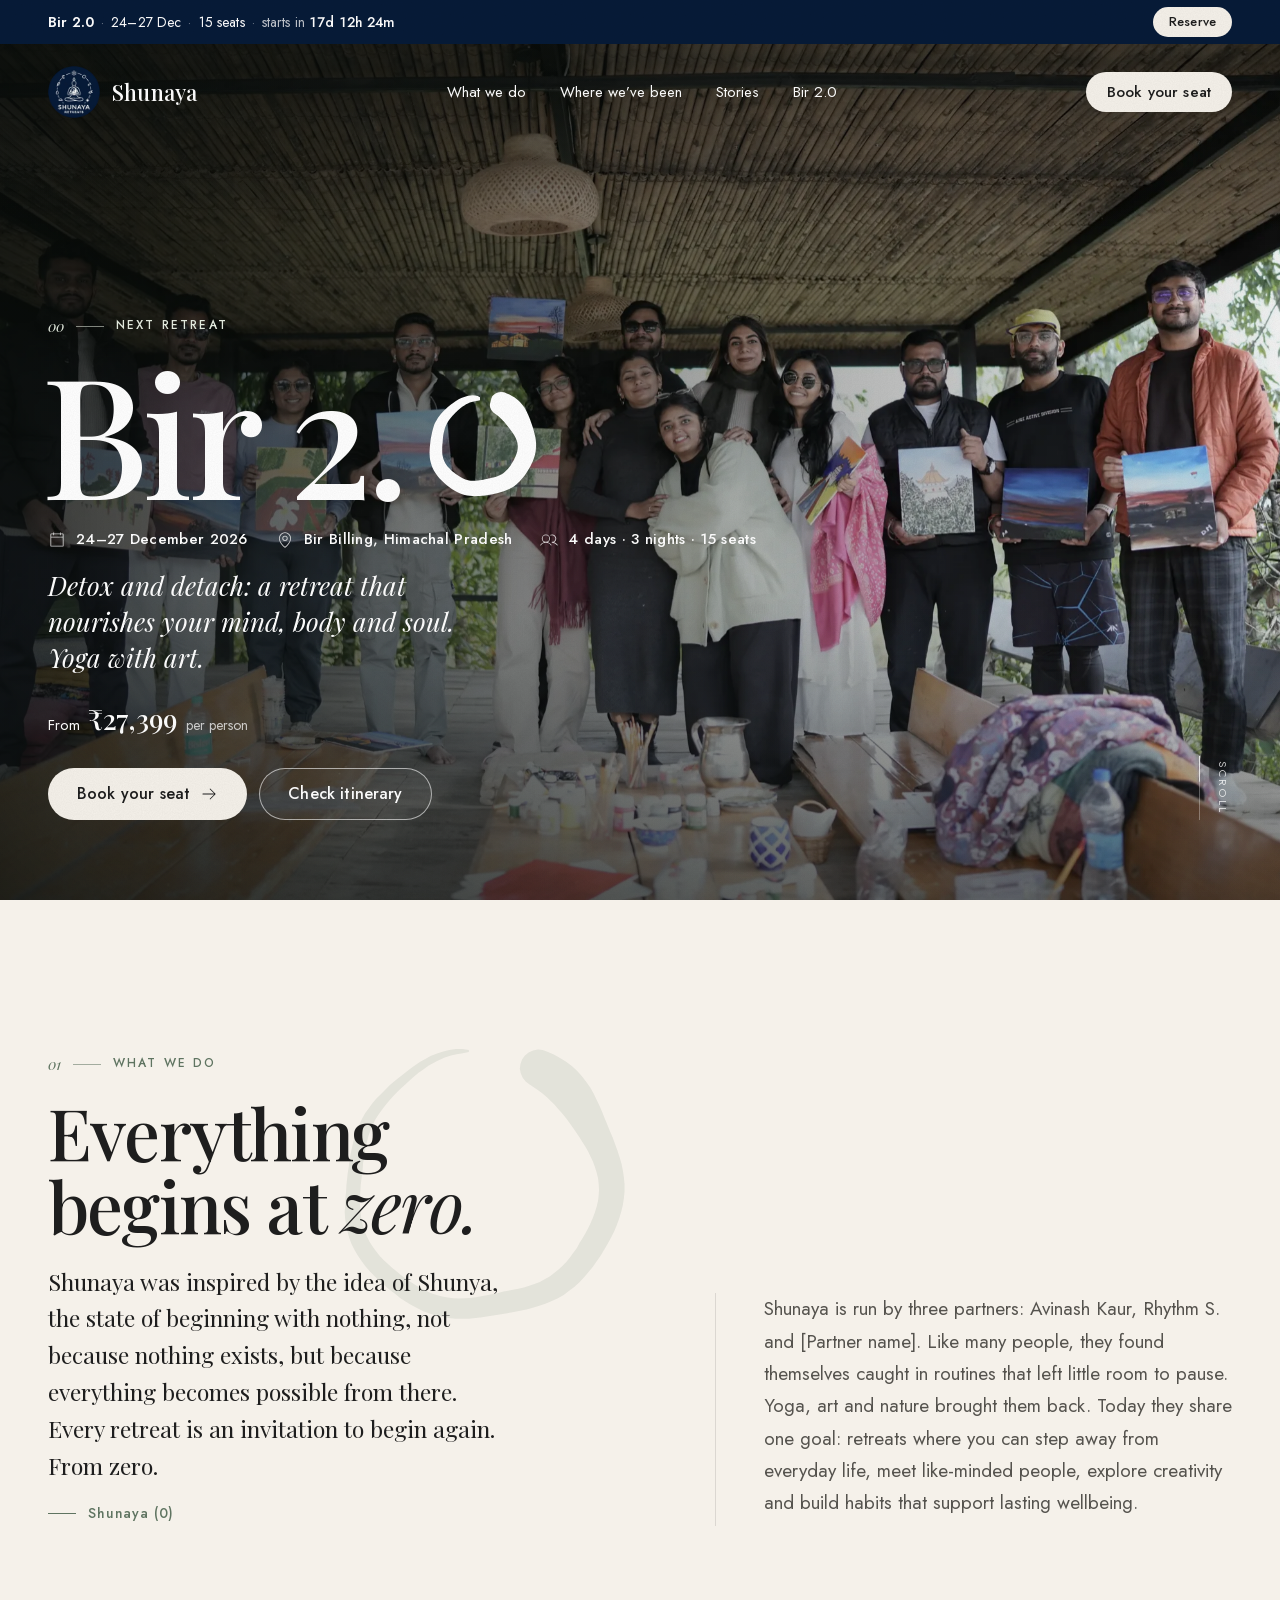
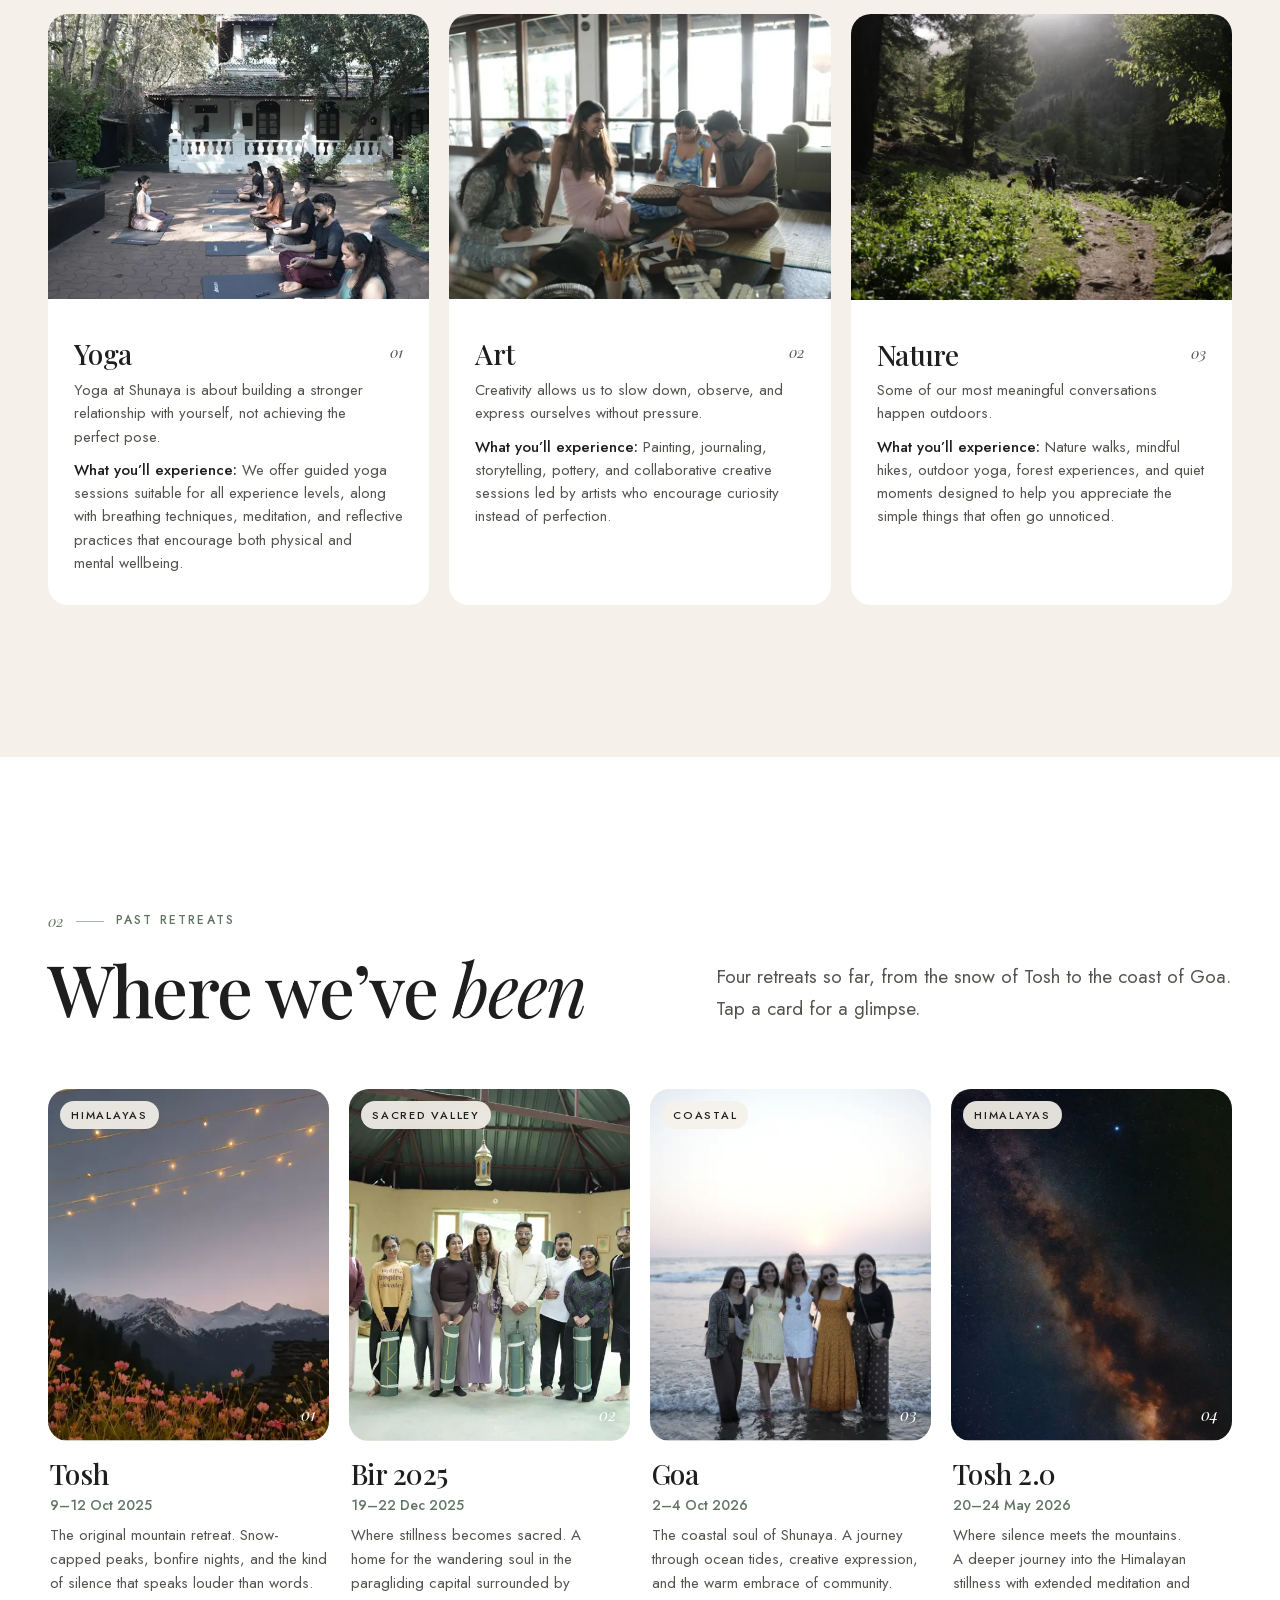
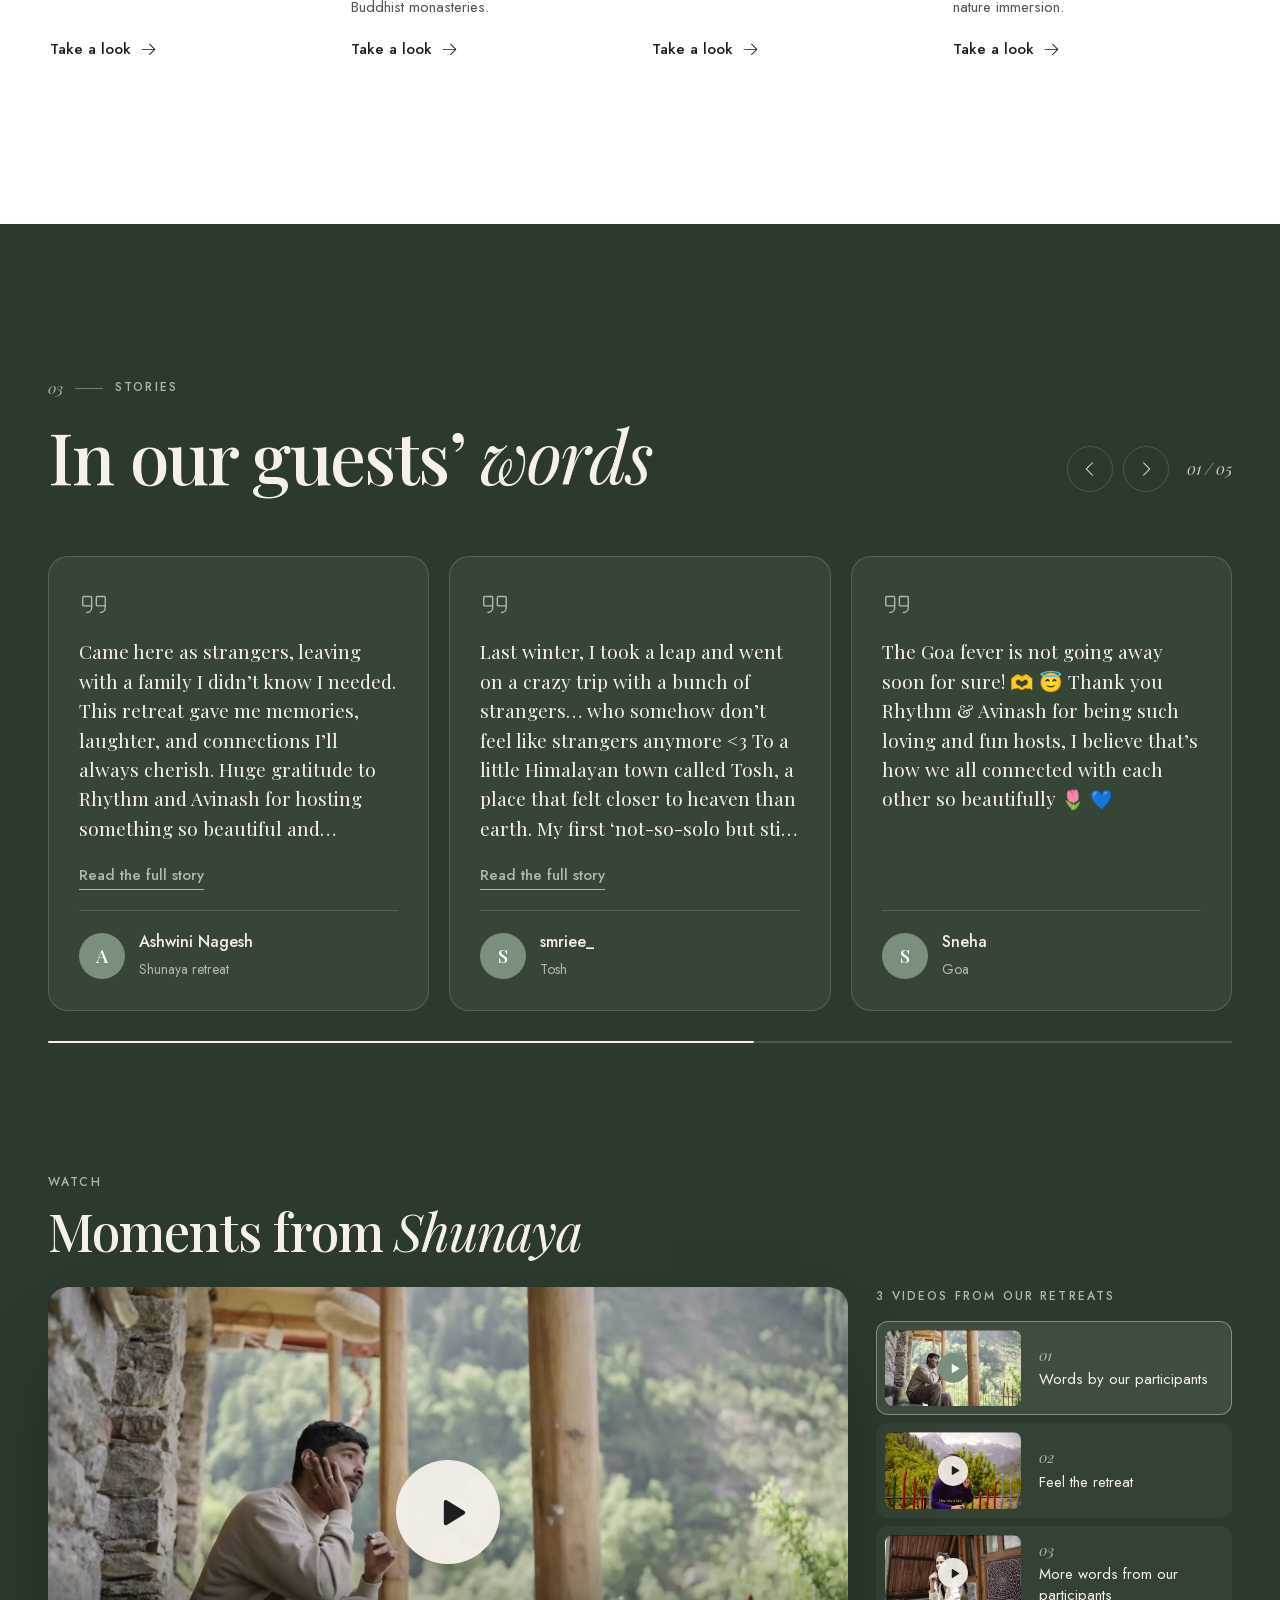
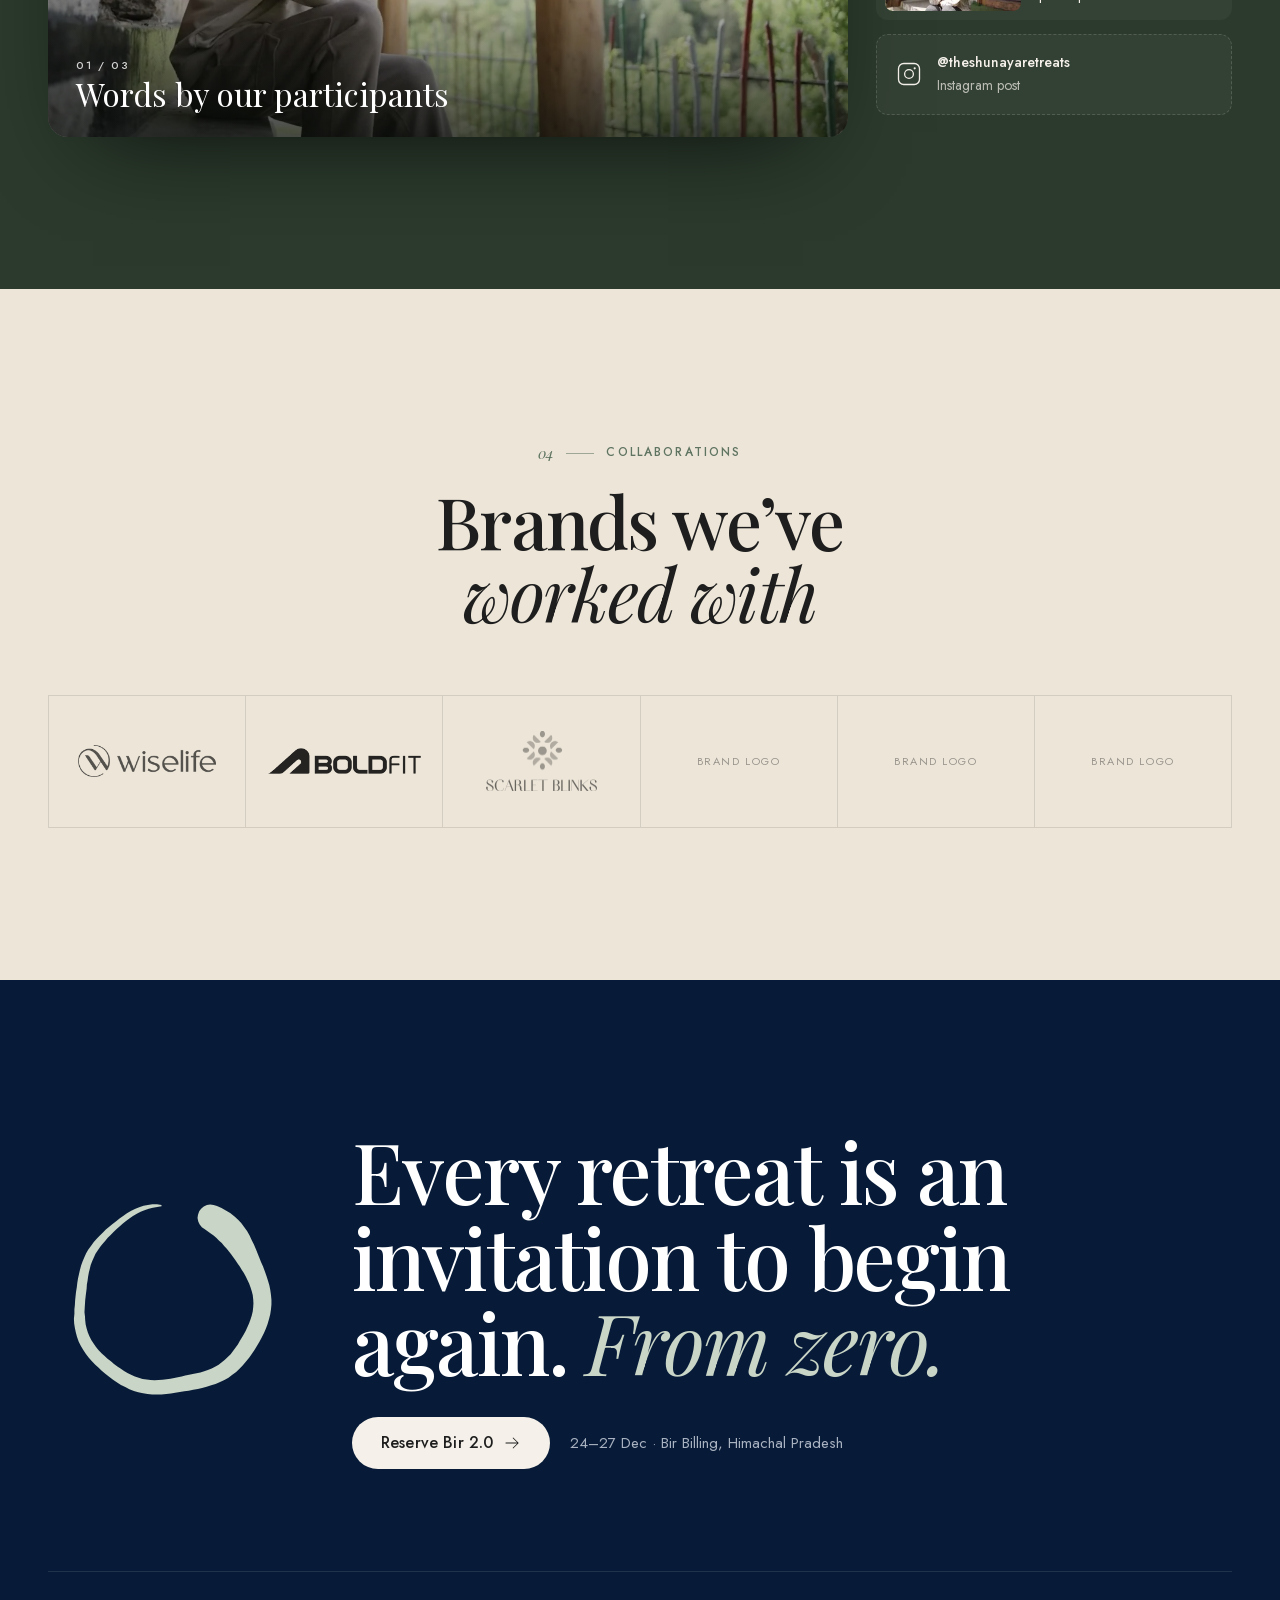
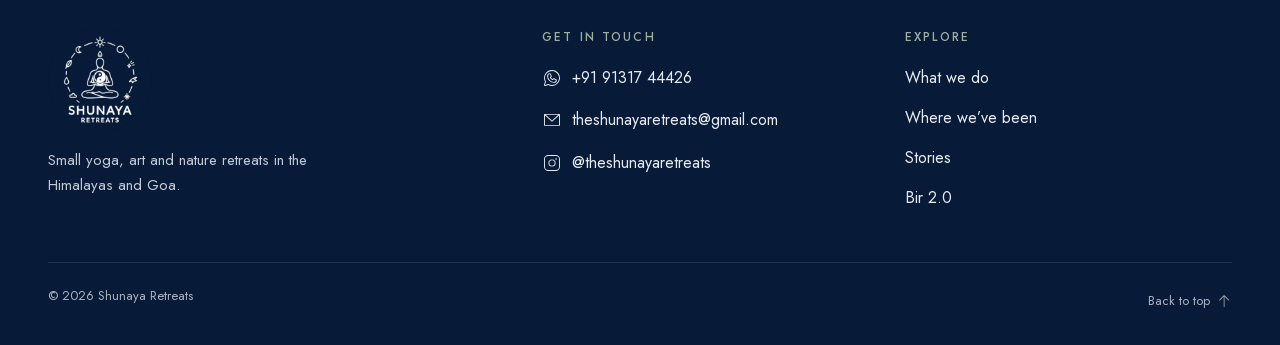
==== index.html @ 8a7633ee "Shunaya website prototype: homepage + Bir 2.0 landing page Plain HTML/CSS/JS, all content in data.js" ====
<!doctype html>
<html lang="en">
<head>
  <meta charset="utf-8">
  <meta name="viewport" content="width=device-width, initial-scale=1, viewport-fit=cover">
  <title>Shunaya Retreats · Yoga, art and nature retreats in the Himalayas and Goa</title>
  <meta name="description" content="Small yoga, art and nature retreats in the Himalayas and Goa. Next up: Bir 2.0, 24–27 December 2026 in Bir Billing, Himachal Pradesh.">
  <meta name="theme-color" content="#071B38">

  <!-- Open Graph / social previews (og:image must be an absolute URL; update the domain when deploying) -->
  <meta property="og:type" content="website">
  <meta property="og:site_name" content="Shunaya Retreats">
  <meta property="og:title" content="Shunaya Retreats · Bir 2.0, 24–27 December 2026">
  <meta property="og:description" content="Yoga, art and nature in the Himalayas. Four days of detox and detach in Bir Billing, Himachal Pradesh.">
  <meta property="og:url" content="https://theshunaya.in/">
  <meta property="og:image" content="https://theshunaya.in/assets/img/og-bir.jpg">
  <meta property="og:image:width" content="1200">
  <meta property="og:image:height" content="630">
  <meta property="og:image:alt" content="Guests at Shunaya’s Bir retreat holding the paintings they made">
  <meta name="twitter:card" content="summary_large_image">

  <link rel="icon" type="image/png" sizes="32x32" href="assets/logo/favicon-32.png">
  <link rel="icon" type="image/png" sizes="16x16" href="assets/logo/favicon-16.png">
  <link rel="apple-touch-icon" href="assets/logo/apple-touch-icon.png">

  <link rel="preload" href="assets/fonts/jost-var-latin.woff2" as="font" type="font/woff2" crossorigin>
  <link rel="preload" href="assets/fonts/playfair-display-var-latin.woff2" as="font" type="font/woff2" crossorigin>
  <link rel="stylesheet" href="css/styles.css">
  <!-- Motion is progressive: if js/motion.js doesn't run within 3s, content shows without animation -->
  <script>document.documentElement.classList.add('js');setTimeout(function(){if(!window.__motion)document.documentElement.classList.remove('js')},3000);</script>
</head>
<body class="has-sticky-cta">

  <!-- 0. Countdown bar -->
  <div class="countdown-bar" role="region" aria-label="Next retreat">
    <div class="container countdown-bar__inner">
      <p class="countdown-bar__text">
        <strong data-bind="upcoming.name">Bir 2.0</strong><span class="sep">·</span><span data-bind="upcoming.datesShort"></span><span class="countdown-bar__seats"><span class="sep">·</span><span data-bind="upcoming.seats"></span></span><span class="sep">·</span><span class="countdown-bar__label hide-below-480" data-countdown-label>starts in</span><span class="countdown-bar__time" data-countdown data-tbc-from="upcoming.countdownTo"></span>
      </p>
      <button type="button" class="btn" data-reserve>Reserve</button>
    </div>
  </div>

  <header class="site-header">
    <div class="container site-header__inner">
      <a class="brand" href="index.html" aria-label="Shunaya home">
        <img src="assets/logo/shunaya-logo-128.webp" alt="" width="52" height="52">
        <span class="brand__name">Shunaya</span>
      </a>
      <nav class="site-nav" aria-label="Main">
        <a href="#about">What we do</a>
        <a href="#retreats">Where we’ve been</a>
        <a href="#stories">Stories</a>
        <a href="bir.html">Bir 2.0</a>
      </nav>
      <button type="button" class="btn btn--light btn--small" data-reserve>Book your seat</button>
    </div>
  </header>

  <main>

    <!-- 1. Hero: the upcoming retreat -->
    <section class="hero" id="top" aria-labelledby="hero-title">
      <div class="hero__media" data-tbc-from="upcoming.heroImage">
        <img src="assets/img/bir-2025-group-with-paintings-sm.webp"
             srcset="assets/img/bir-2025-group-with-paintings-sm.webp 900w, assets/img/bir-2025-group-with-paintings.webp 2000w"
             sizes="100vw" alt="Guests at Shunaya’s Bir retreat in December 2025, holding the paintings they made"
             width="2000" height="1333" fetchpriority="high">
      </div>
      <div class="container hero__content">
        <div>
          <p class="eyebrow" data-intro style="--d:.15s"><span class="eyebrow__num">00</span><span>Next retreat</span></p>
          <h1 class="hero__title" id="hero-title" data-bind="upcoming.name" data-enso-zero data-intro style="--d:.25s">Bir 2.0</h1>
          <ul class="hero__meta" data-intro style="--d:.45s"><li><svg class="icon" aria-hidden="true"><use href="assets/icons/icons.svg#i-calendar-blank"></use></svg><span data-bind="upcoming.datesLong"></span></li><li><svg class="icon" aria-hidden="true"><use href="assets/icons/icons.svg#i-map-pin"></use></svg><span data-bind="upcoming.place"></span></li><li><svg class="icon" aria-hidden="true"><use href="assets/icons/icons.svg#i-users"></use></svg><span><span data-bind="upcoming.length"></span> · <span data-bind="upcoming.seats"></span></span></li></ul>
          <p class="hero__promise" data-bind="upcoming.promise" data-intro style="--d:.55s"></p>
          <p class="hero__price" data-intro style="--d:.65s">From <strong data-bind="upcoming.priceFrom"></strong> <small>per person</small></p>
          <div class="hero__actions" data-intro style="--d:.75s">
            <button type="button" class="btn btn--light" data-reserve>Book your seat <svg class="icon btn__arrow" aria-hidden="true"><use href="assets/icons/icons.svg#i-arrow-right"></use></svg></button>
            <a class="btn btn--outline-light" href="bir.html#days">Check itinerary</a>
          </div>
        </div>
        <p class="hero__scroll" aria-hidden="true">Scroll</p>
      </div>
    </section>

    <!-- 2. What we do -->
    <section class="section" id="about" aria-labelledby="about-title">
      <div class="container">
        <div class="about-intro">
          <span class="about-intro__enso" data-enso="draw"></span>
          <div data-reveal>
            <p class="eyebrow"><span class="eyebrow__num">01</span><span>What we do</span></p>
            <h2 id="about-title" data-bind="about.noteTitle" data-rich>Everything begins at <em>zero.</em></h2>
            <p class="zero-note" data-bind="about.noteBody"></p>
            <p class="zero-note__sig" data-bind="about.noteSignature"></p>
          </div>
          <div class="about-intro__partners" data-reveal style="--d:.15s">
            <p class="lead" data-tbc-from="about.paragraph">Shunaya is run by three partners: <span data-bind="about.partner0"></span>, <span data-bind="about.partner1"></span> and <span data-bind="about.partner2"></span>. Like many people, they found themselves caught in routines that left little room to pause. Yoga, art and nature brought them back. Today they share one goal: retreats where you can step away from everyday life, meet like-minded people, explore creativity and build habits that support lasting wellbeing.</p>
          </div>
        </div>
        <div class="pillars" id="pillars" data-stagger></div>
      </div>
    </section>

    <!-- 3. Past retreats -->
    <section class="section section--white" id="retreats" aria-labelledby="retreats-title">
      <div class="container">
        <div class="section-head section-head--split" data-reveal>
          <div>
            <p class="eyebrow"><span class="eyebrow__num">02</span><span>Past retreats</span></p>
            <h2 id="retreats-title">Where we’ve <em>been</em></h2>
          </div>
          <p class="lead">Four retreats so far, from the snow of Tosh to the coast of Goa. Tap a card for a glimpse.</p>
        </div>
        <div class="rail retreat-cards" id="past-retreats" data-stagger data-drag></div>
        <div class="rail-progress" aria-hidden="true"><span></span></div>
      </div>
    </section>

    <!-- 4. Testimonials -->
    <section class="section section--dark" id="stories" aria-labelledby="stories-title">
      <div class="container">
        <div class="section-head section-head--split section-head--rail" data-reveal>
          <div>
            <p class="eyebrow"><span class="eyebrow__num">03</span><span>Stories</span></p>
            <h2 id="stories-title">In our guests’ <em>words</em></h2>
          </div>
          <div class="rail-controls">
            <button type="button" class="icon-btn" data-rail-prev aria-controls="quote-track" aria-label="Previous testimonial"><svg class="icon" aria-hidden="true"><use href="assets/icons/icons.svg#i-caret-left"></use></svg></button>
            <button type="button" class="icon-btn" data-rail-next aria-controls="quote-track" aria-label="Next testimonial"><svg class="icon" aria-hidden="true"><use href="assets/icons/icons.svg#i-caret-right"></use></svg></button>
            <span class="rail-count" data-rail-count="quote-track" aria-hidden="true"></span>
          </div>
        </div>
        <div class="rail quote-rail" id="quote-track" data-testimonials data-drag data-cursor="drag" tabindex="0" aria-label="Guest testimonials" data-reveal></div>
        <div class="rail-progress" aria-hidden="true"><span></span></div>

        <div class="watch-head" data-reveal>
          <p class="eyebrow"><span>Watch</span></p>
          <h3>Moments from <em>Shunaya</em></h3>
        </div>
        <div class="watch" data-watch data-reveal></div>
      </div>
    </section>

    <!-- 5. Brands -->
    <section class="section section--deep" id="brands-section" aria-labelledby="brands-title">
      <div class="container">
        <div class="section-head section-head--center" data-reveal>
          <p class="eyebrow"><span class="eyebrow__num">04</span><span>Collaborations</span></p>
          <h2 id="brands-title">Brands we’ve <em>worked with</em></h2>
        </div>
        <ul class="brands" id="brands" data-stagger></ul>
      </div>
    </section>

  </main>

  <!-- 6. Footer -->
  <footer class="site-footer" id="contact">
    <div class="container">
      <div class="closing">
        <span class="closing__enso" data-enso="draw"></span>
        <div data-reveal>
          <h2>Every retreat is an invitation to begin again. <em>From zero.</em></h2>
          <div class="closing__cta">
            <button type="button" class="btn btn--light" data-reserve><span>Reserve <span data-bind="upcoming.name">Bir 2.0</span></span> <svg class="icon btn__arrow" aria-hidden="true"><use href="assets/icons/icons.svg#i-arrow-right"></use></svg></button>
            <p><span data-bind="upcoming.datesShort"></span> · <span data-bind="upcoming.place"></span></p>
          </div>
        </div>
      </div>
      <div class="footer-main">
        <div class="footer-grid">
          <div class="footer-brand">
            <img src="assets/logo/shunaya-logo-300.webp" alt="Shunaya Retreats" width="104" height="104" loading="lazy">
            <p>Small yoga, art and nature retreats in the Himalayas and Goa.</p>
          </div>
          <div>
            <p class="footer-title">Get in touch</p>
            <ul class="footer-list">
              <li><a data-href="whatsapp"><svg class="icon" aria-hidden="true"><use href="assets/icons/icons.svg#i-whatsapp-logo"></use></svg><span data-bind="config.whatsappDisplay"></span></a></li>
              <li><a data-href="email"><svg class="icon" aria-hidden="true"><use href="assets/icons/icons.svg#i-envelope-simple"></use></svg><span data-bind="config.contactEmail"></span></a></li>
              <li><a data-href="instagram"><svg class="icon" aria-hidden="true"><use href="assets/icons/icons.svg#i-instagram-logo"></use></svg><span data-bind="config.instagramHandle"></span></a></li>
            </ul>
          </div>
          <div>
            <p class="footer-title">Explore</p>
            <ul class="footer-list">
              <li><a href="#about">What we do</a></li>
              <li><a href="#retreats">Where we’ve been</a></li>
              <li><a href="#stories">Stories</a></li>
              <li><a href="bir.html">Bir 2.0</a></li>
            </ul>
          </div>
        </div>
        <div class="footer-bottom">
          <p>© 2026 Shunaya Retreats</p>
          <a href="#top">Back to top <svg class="icon" aria-hidden="true" style="transform:rotate(-90deg)"><use href="assets/icons/icons.svg#i-arrow-right"></use></svg></a>
        </div>
      </div>
    </div>
  </footer>

  <!-- Sticky mobile CTA (appears after the hero) -->
  <div class="sticky-cta">
    <button type="button" class="btn btn--primary" data-reserve>Reserve your seat <span class="sticky-cta__price">· from <span data-bind="upcoming.priceFrom"></span></span></button>
  </div>

  <!-- Past retreat glimpse -->
  <dialog class="dialog" id="glimpse-dialog" aria-labelledby="glimpse-title">
    <div class="dialog__bar">
      <p class="dialog__title" id="glimpse-title"></p>
      <button type="button" class="icon-btn" data-close aria-label="Close"><svg class="icon" aria-hidden="true"><use href="assets/icons/icons.svg#i-x"></use></svg></button>
    </div>
    <div class="dialog__body"></div>
  </dialog>

  <!-- Booking form (pre-set to Bir 2.0) -->
  <dialog class="dialog dialog--form dialog--sheet" id="booking-dialog" aria-labelledby="booking-title">
    <div class="dialog__bar">
      <p class="dialog__title" id="booking-title">Reserve your seat</p>
      <button type="button" class="icon-btn" data-close aria-label="Close"><svg class="icon" aria-hidden="true"><use href="assets/icons/icons.svg#i-x"></use></svg></button>
    </div>
    <div class="dialog__body" data-booking-modal></div>
  </dialog>

  <script src="data.js"></script>
  <script src="js/main.js"></script>
  <script src="js/motion.js"></script>
</body>
</html>
---- css/styles.css ----
/* ==========================================================================
   Shunaya: prototype styles
   Mobile-first. Each page section is a flat <section> → .container → head →
   content, so it maps 1:1 onto an Elementor container later.
   Brand (from the current sites): Playfair Display + Jost, sand / charcoal /
   sage / forest, black pill buttons. Navy comes from the logo.
   ========================================================================== */

/* ---------- Fonts (self-hosted) ---------- */
@font-face {
  font-family: 'Jost'; font-style: normal; font-weight: 300 700; font-display: swap;
  src: url('../assets/fonts/jost-var-latin.woff2') format('woff2');
  unicode-range: U+0000-00FF, U+0131, U+0152-0153, U+02BB-02BC, U+02C6, U+02DA, U+02DC, U+0304, U+0308, U+0329, U+2000-206F, U+20AC, U+2122, U+2191, U+2193, U+2212, U+2215, U+FEFF, U+FFFD;
}
@font-face {
  font-family: 'Jost'; font-style: normal; font-weight: 300 700; font-display: swap;
  src: url('../assets/fonts/jost-var-latin-ext.woff2') format('woff2');
  unicode-range: U+0100-02BA, U+02BD-02C5, U+02C7-02CC, U+02CE-02D7, U+02DD-02FF, U+1D00-1DBF, U+1E00-1E9F, U+1EF2-1EFF, U+2020, U+20A0-20AB, U+20AD-20C4, U+2113, U+2C60-2C7F, U+A720-A7FF;
}
@font-face {
  font-family: 'Playfair Display'; font-style: normal; font-weight: 400 700; font-display: swap;
  src: url('../assets/fonts/playfair-display-var-latin.woff2') format('woff2');
  unicode-range: U+0000-00FF, U+0131, U+0152-0153, U+02BB-02BC, U+02C6, U+02DA, U+02DC, U+0304, U+0308, U+0329, U+2000-206F, U+20AC, U+2122, U+2191, U+2193, U+2212, U+2215, U+FEFF, U+FFFD;
}
@font-face {
  font-family: 'Playfair Display'; font-style: normal; font-weight: 400 700; font-display: swap;
  src: url('../assets/fonts/playfair-display-var-latin-ext.woff2') format('woff2');
  unicode-range: U+0100-02BA, U+02BD-02C5, U+02C7-02CC, U+02CE-02D7, U+02DD-02FF, U+1D00-1DBF, U+1E00-1E9F, U+1EF2-1EFF, U+2020, U+20A0-20AB, U+20AD-20C4, U+2113, U+2C60-2C7F, U+A720-A7FF;
}
@font-face {
  font-family: 'Playfair Display'; font-style: italic; font-weight: 400 700; font-display: swap;
  src: url('../assets/fonts/playfair-display-italic-var-latin.woff2') format('woff2');
  unicode-range: U+0000-00FF, U+0131, U+0152-0153, U+02BB-02BC, U+02C6, U+02DA, U+02DC, U+0304, U+0308, U+0329, U+2000-206F, U+20AC, U+2122, U+2191, U+2193, U+2212, U+2215, U+FEFF, U+FFFD;
}
@font-face {
  font-family: 'Playfair Display'; font-style: italic; font-weight: 400 700; font-display: swap;
  src: url('../assets/fonts/playfair-display-italic-var-latin-ext.woff2') format('woff2');
  unicode-range: U+0100-02BA, U+02BD-02C5, U+02C7-02CC, U+02CE-02D7, U+02DD-02FF, U+1D00-1DBF, U+1E00-1E9F, U+1EF2-1EFF, U+2020, U+20A0-20AB, U+20AD-20C4, U+2113, U+2C60-2C7F, U+A720-A7FF;
}

/* ---------- Tokens ---------- */
:root {
  --sand: #F5F1EA;
  --sand-deep: #ECE5D8;
  --paper: #FFFFFF;
  --ink: #1E1E1E;
  --ink-soft: #55534E;
  --sage: #7A8F7C;
  --sage-deep: #5F7461;
  --sage-soft: #E3E8DF;
  --sage-light: #A9BCA9;
  --forest: #2B3A2C;
  --forest-deep: #223023;
  --navy: #071B38;
  --chip: #ECECE7;
  --line: rgba(30, 30, 30, 0.12);
  --line-light: rgba(245, 241, 234, 0.16);
  --error: #B3261E;

  --font-head: 'Playfair Display', Georgia, 'Times New Roman', serif;
  --font-body: 'Jost', system-ui, -apple-system, 'Segoe UI', sans-serif;

  --ease: cubic-bezier(0.22, 0.8, 0.24, 1);
  --ease-in-out: cubic-bezier(0.65, 0, 0.35, 1);

  --gutter: 20px;
  --container: 1280px;
  --bar-h: 44px;
  --radius-lg: 28px;
  --radius: 20px;
  --radius-sm: 12px;
  --section-pad: clamp(80px, 12vw, 152px);
  --head-gap: clamp(36px, 5vw, 64px);
  --shadow: 0 18px 40px -22px rgba(20, 20, 20, 0.35);
}
@media (min-width: 768px) { :root { --gutter: 36px; } }
@media (min-width: 1200px) { :root { --gutter: 48px; } }

/* ---------- Base ---------- */
*, *::before, *::after { box-sizing: border-box; }
html {
  -webkit-text-size-adjust: 100%;
  scroll-behavior: smooth;
  scroll-padding-top: calc(var(--bar-h) + 16px);
  background: var(--sand);
}
@media (prefers-reduced-motion: reduce) { html { scroll-behavior: auto; } }
body {
  margin: 0;
  padding-top: var(--bar-h);
  background: var(--sand);
  color: var(--ink);
  font-family: var(--font-body);
  font-size: 1rem;
  line-height: 1.65;
  overflow-x: clip;
  -webkit-font-smoothing: antialiased;
  -moz-osx-font-smoothing: grayscale;
  text-rendering: optimizeLegibility;
}
/* Paper grain: a tactile layer over everything (very subtle) */
body::after {
  content: ''; position: fixed; inset: 0; z-index: 100; pointer-events: none;
  opacity: .05;
  background-image: url("data:image/svg+xml;utf8,<svg xmlns='http://www.w3.org/2000/svg' width='180' height='180'><filter id='n'><feTurbulence type='fractalNoise' baseFrequency='.9' numOctaves='3' stitchTiles='stitch'/><feColorMatrix values='0 0 0 0 0  0 0 0 0 0  0 0 0 0 0  0 0 0 .9 0'/></filter><rect width='100%' height='100%' filter='url(%23n)'/></svg>");
}
img { display: block; max-width: 100%; height: auto; }
a { color: inherit; }
button { font: inherit; color: inherit; }
h1, h2, h3, h4 {
  font-family: var(--font-head);
  font-weight: 500;
  line-height: 1.06;
  letter-spacing: -0.02em;
  margin: 0;
  text-wrap: balance;
}
h1 em, h2 em, h3 em { font-style: italic; font-weight: 400; }
h2 { font-size: clamp(2.375rem, 7vw, 4.5rem); line-height: 1.02; letter-spacing: -0.025em; }
h3 { font-size: 1.5rem; }
p { margin: 0; text-wrap: pretty; }
ul, ol { margin: 0; padding: 0; list-style: none; }
::selection { background: var(--sage); color: #fff; }
:focus-visible { outline: 2px solid var(--sage); outline-offset: 3px; }
.sr-only { position: absolute; width: 1px; height: 1px; padding: 0; margin: -1px; overflow: hidden; clip: rect(0 0 0 0); white-space: nowrap; border: 0; }
.icon { width: 1.25em; height: 1.25em; flex: none; }

.container { width: 100%; max-width: var(--container); margin-inline: auto; padding-inline: var(--gutter); }
.section { position: relative; padding-block: var(--section-pad); overflow-x: clip; }
.section--white { background: var(--paper); }
.section--deep { background: var(--sand-deep); }
.section--dark { background: var(--forest); color: var(--sand); }
.section--dark .lead { color: rgba(245, 241, 234, .74); }
.section-head { max-width: 760px; margin-bottom: var(--head-gap); }
.section-head--center { margin-inline: auto; text-align: center; }
.section-head--center .eyebrow { justify-content: center; }
.section-head .lead { margin-top: 18px; max-width: 54ch; }
.section-head--center .lead { margin-inline: auto; }
.section-head--split { max-width: none; display: grid; gap: 18px; align-items: end; }
@media (min-width: 900px) {
  .section-head--split { grid-template-columns: 1.2fr 1fr; gap: 48px; }
  .section-head--split .lead { margin-top: 0; justify-self: end; }
}

.eyebrow {
  display: flex; align-items: center; gap: 12px;
  font-size: 0.75rem;
  font-weight: 500;
  letter-spacing: 0.18em;
  text-transform: uppercase;
  color: var(--sage-deep);
  margin-bottom: 18px;
}
.section--dark .eyebrow { color: var(--sage-light); }
.eyebrow [data-countdown], .eyebrow [data-countdown-label] { text-transform: none; letter-spacing: .04em; }
.eyebrow__num {
  display: inline-flex; align-items: center; gap: 12px; flex: none; white-space: nowrap;
  font-family: var(--font-head); font-style: italic; font-weight: 400;
  font-size: 0.9375rem; letter-spacing: 0; text-transform: none;
}
.eyebrow__num::after { content: ''; width: 28px; height: 1px; background: currentColor; opacity: .55; }
.eyebrow { align-items: flex-start; }
.eyebrow > span:last-child { padding-top: 0.15em; }
.lead { font-size: 1.0625rem; line-height: 1.7; color: var(--ink-soft); }
@media (min-width: 768px) { .lead { font-size: 1.1875rem; } }

/* ---------- Buttons ---------- */
.btn {
  --mx: 0px; --my: 0px;
  position: relative;
  display: inline-flex; align-items: center; justify-content: center; gap: 10px;
  min-height: 52px;
  padding: 14px 28px;
  border: 1.5px solid transparent;
  border-radius: 999px;
  font-family: var(--font-body);
  font-size: 1rem;
  font-weight: 500;
  letter-spacing: 0.01em;
  line-height: 1.2;
  text-decoration: none;
  cursor: pointer;
  transform: translate3d(var(--mx), var(--my), 0);
  transition: background-color .3s var(--ease), color .3s var(--ease), border-color .3s var(--ease), transform .45s var(--ease);
  white-space: nowrap;
  -webkit-tap-highlight-color: transparent;
}
.btn:active { transform: translate3d(var(--mx), var(--my), 0) scale(0.97); }
.btn__arrow { width: 18px; height: 18px; transition: transform .4s var(--ease); }
.btn:hover .btn__arrow { transform: translateX(4px); }
.btn--primary { background: var(--ink); color: var(--sand); }
.btn--primary:hover { background: var(--forest); }
.btn--light { background: var(--sand); color: var(--ink); }
.btn--light:hover { background: #fff; }
.btn--outline-light { border-color: rgba(255,255,255,.6); color: #fff; background: rgba(255,255,255,.04); -webkit-backdrop-filter: blur(6px); backdrop-filter: blur(6px); }
.btn--outline-light:hover { background: rgba(255,255,255,.14); border-color: #fff; }
.btn--outline { border-color: var(--ink); color: var(--ink); background: transparent; }
.btn--outline:hover { background: var(--ink); color: var(--sand); }
.btn--whatsapp { background: #1F7A4D; color: #fff; }
.btn--whatsapp:hover { background: #17633e; }
.btn--small { min-height: 40px; padding: 9px 20px; font-size: 0.9375rem; }
.btn--block { width: 100%; }
.text-link {
  display: inline-flex; align-items: center; gap: 6px;
  font-weight: 500; text-decoration: none;
  background: linear-gradient(currentColor, currentColor) 0 100% / 100% 1px no-repeat;
  padding-bottom: 2px;
  transition: background-size .4s var(--ease);
}
.text-link:hover { background-size: 0 1px; background-position: 100% 100%; }

/* ---------- 0. Countdown bar ---------- */
.countdown-bar {
  position: fixed; inset: 0 0 auto 0; z-index: 60;
  height: var(--bar-h);
  background: var(--navy);
  color: #fff;
}
.countdown-bar__inner { height: 100%; display: flex; align-items: center; justify-content: space-between; gap: 10px; }
.countdown-bar__text {
  display: flex; align-items: center; min-width: 0;
  font-size: 0.8125rem; line-height: 1.2; letter-spacing: 0.01em;
  white-space: nowrap; overflow: hidden;
}
.countdown-bar__text strong { font-weight: 600; }
.countdown-bar__text .sep { opacity: .45; margin-inline: 7px; }
.countdown-bar__time { font-variant-numeric: tabular-nums; font-weight: 500; }
.countdown-bar__label { opacity: .75; margin-right: 4px; }
.countdown-bar .btn { --mx: 0px; min-height: 30px; padding: 5px 15px; font-size: 0.8125rem; background: var(--sand); color: var(--ink); flex: none; }
.countdown-bar .btn:hover { background: #fff; }
.hide-below-480 { display: none; }
@media (min-width: 480px) { .hide-below-480 { display: inline; } }
@media (min-width: 768px) { .countdown-bar__text { font-size: 0.875rem; } }
@media (max-width: 419px) {
  .countdown-bar__text { font-size: 0.75rem; }
  .countdown-bar__text .sep { margin-inline: 5px; }
  .countdown-bar .btn { padding: 5px 12px; font-size: 0.75rem; }
}
@media (max-width: 339px) { .countdown-bar__seats { display: none; } }

/* ---------- Header ---------- */
.site-header { position: absolute; top: var(--bar-h); left: 0; right: 0; z-index: 20; color: #fff; }
.site-header__inner { display: flex; align-items: center; justify-content: space-between; gap: 16px; padding-block: 16px; }
.brand { display: inline-flex; align-items: center; gap: 12px; text-decoration: none; }
.brand img { width: 44px; height: 44px; }
.brand__name { font-family: var(--font-head); font-size: 1.375rem; font-weight: 500; letter-spacing: 0.01em; }
.site-nav { display: none; }
.site-header .btn { display: none; }
@media (min-width: 900px) {
  .site-header__inner { padding-block: 22px; }
  .brand img { width: 52px; height: 52px; }
  .site-nav { display: flex; gap: 34px; font-size: 0.9375rem; }
  .site-nav a {
    text-decoration: none; padding-block: 4px;
    background: linear-gradient(currentColor, currentColor) 100% 100% / 0 1px no-repeat;
    transition: background-size .45s var(--ease);
  }
  .site-nav a:hover { background-size: 100% 1px; background-position: 0 100%; }
  .site-header .btn { display: inline-flex; }
}
/* Landing page header: logo + Reserve only (the bar's Reserve covers small phones) */
.lp-header .btn { display: none; }
@media (min-width: 600px) { .lp-header .btn { display: inline-flex; } }

/* ---------- 1. Hero ---------- */
.hero {
  position: relative;
  min-height: calc(100svh - var(--bar-h));
  display: flex; align-items: flex-end;
  color: #fff;
  background: var(--forest-deep);
  isolation: isolate;
  overflow: hidden;
}
.hero__media { position: absolute; inset: 0; z-index: -2; overflow: hidden; }
.hero__media img {
  width: 100%; height: 100%; object-fit: cover; object-position: 50% 40%;
  transform: scale(1.001) translate3d(0, var(--py, 0px), 0);
  will-change: transform;
}
.hero::after {
  content: ''; position: absolute; inset: 0; z-index: -1; pointer-events: none;
  background:
    linear-gradient(180deg, rgba(10,14,12,.6) 0%, rgba(10,14,12,0) 24%),
    linear-gradient(0deg, rgba(10,14,12,.9) 0%, rgba(10,14,12,.6) 40%, rgba(10,14,12,0) 70%);
}
.hero__content { padding-top: 132px; padding-bottom: 36px; width: 100%; }
.hero .eyebrow { color: #E7EEE2; margin-bottom: 14px; }
.hero__title {
  font-size: clamp(4.25rem, 19vw, 10.5rem);
  font-weight: 500;
  line-height: 0.92;
  letter-spacing: -0.035em;
  margin-left: -0.04em;
}
.hero__meta {
  display: grid; gap: 6px;
  margin-top: 20px; font-size: 0.9375rem; font-weight: 500; letter-spacing: 0.02em;
}
.hero__meta li { display: flex; align-items: center; gap: 10px; }
.hero__meta .icon { width: 18px; height: 18px; opacity: .8; }
@media (min-width: 760px) { .hero__meta { display: flex; flex-wrap: wrap; gap: 8px 28px; } }
.hero__promise {
  margin-top: 16px; max-width: 30ch;
  font-family: var(--font-head); font-style: italic; font-weight: 400;
  font-size: 1.3125rem; line-height: 1.38;
}
.hero__price { margin-top: 20px; font-size: 0.9375rem; display: flex; align-items: baseline; gap: 8px; }
.hero__price strong { font-family: var(--font-head); font-size: 1.75rem; font-weight: 500; letter-spacing: -0.01em; }
.hero__price small { opacity: .75; font-size: 0.875rem; }
.hero__actions { margin-top: 26px; display: grid; gap: 10px; }
.hero__scroll { display: none; }
@media (min-width: 560px) {
  .hero__actions { display: flex; flex-wrap: wrap; gap: 12px; }
}
@media (min-width: 900px) {
  .hero { min-height: min(calc(100svh - var(--bar-h)), 900px); }
  .hero__content { padding-bottom: 80px; display: grid; grid-template-columns: minmax(0, 1fr) auto; align-items: end; gap: 40px; }
  .hero__promise { font-size: 1.625rem; }
  .hero::after {
    background:
      linear-gradient(180deg, rgba(10,14,12,.55) 0%, rgba(10,14,12,0) 22%),
      linear-gradient(90deg, rgba(10,14,12,.8) 0%, rgba(10,14,12,.4) 50%, rgba(10,14,12,.05) 100%),
      linear-gradient(0deg, rgba(10,14,12,.5) 0%, rgba(10,14,12,0) 35%);
  }
  .hero__scroll {
    display: flex; flex-direction: column; align-items: center; gap: 14px;
    font-size: 0.6875rem; letter-spacing: .24em; text-transform: uppercase; opacity: .8;
    writing-mode: vertical-rl;
  }
  .hero__scroll::after {
    content: ''; width: 1px; height: 64px; background: rgba(255,255,255,.4);
    background-image: linear-gradient(#fff, #fff); background-size: 1px 40%; background-repeat: no-repeat;
    animation: scroll-line 2.4s var(--ease-in-out) infinite;
  }
}
@keyframes scroll-line { 0% { background-position: 0 -40%; } 100% { background-position: 0 140%; } }

/* Ensō zero inside a heading ("Bir 2.0") */
[data-enso-zero] > span[aria-hidden] { white-space: nowrap; }
.enso-zero {
  display: inline-block; position: relative;
  width: 0.76em; height: 0.74em;
  margin-left: 0.07em; vertical-align: -0.04em;
}
/* the painted ring is sized to the cap height and sits on the baseline */
.enso-zero svg { position: absolute; left: 50%; top: 50%; width: 0.86em; height: 0.86em; transform: translate(-50%, -50%); overflow: visible; }

/* Ensō graphic (shared) */
.enso:not(.enso-zero) { display: block; }
.enso { color: inherit; }
.enso svg { display: block; width: 100%; height: 100%; overflow: visible; }
.enso-draw { stroke-dasharray: 1 1; stroke-dashoffset: 1; }
.enso.is-drawn .enso-draw { stroke-dashoffset: 0; transition: stroke-dashoffset 1.8s cubic-bezier(.55,.1,.3,1) var(--enso-delay, 0s); }
@media (prefers-reduced-motion: reduce) { .enso-draw { stroke-dashoffset: 0; } .enso.is-drawn .enso-draw { transition: none; } }

/* ---------- 2. What we do ---------- */
.about-intro { position: relative; display: grid; gap: 32px; margin-bottom: clamp(48px, 7vw, 88px); }
.about-intro__enso {
  position: absolute; z-index: 0; pointer-events: none;
  top: -28px; right: -36px; width: min(64vw, 300px); aspect-ratio: 1;
  color: var(--sage); opacity: .22;
}
.about-intro > div { position: relative; z-index: 1; }
.about-intro h2 { margin-bottom: 22px; }
.zero-note { font-family: var(--font-head); font-size: 1.25rem; line-height: 1.6; color: var(--ink); max-width: 36ch; }
.zero-note__sig { margin-top: 18px; display: flex; align-items: center; gap: 12px; font-size: 0.875rem; font-weight: 500; letter-spacing: .06em; color: var(--sage-deep); }
.zero-note__sig::before { content: ''; width: 28px; height: 1px; background: currentColor; }
.about-intro__partners { border-top: 1px solid var(--line); padding-top: 28px; }
@media (min-width: 900px) {
  .about-intro { grid-template-columns: 1.15fr 1fr; gap: 72px; align-items: end; }
  .about-intro__enso { top: -40px; right: auto; left: 22%; width: 340px; opacity: .14; }
  .zero-note { font-size: 1.4375rem; }
  .about-intro__partners { border-top: 0; border-left: 1px solid var(--line); padding: 0 0 6px 48px; }
}

.pillars { display: grid; gap: 12px; }
.pillar {
  display: grid; grid-template-columns: 92px 1fr; gap: 18px; align-items: center;
  background: var(--paper); border-radius: var(--radius); padding: 12px;
}
.pillar__img { width: 92px; height: 92px; border-radius: 14px; overflow: hidden; background: var(--sage-soft); }
.pillar__img img { width: 100%; height: 100%; object-fit: cover; transition: transform 1.2s var(--ease); }
.pillar__body { position: relative; }
.pillar__num { font-family: var(--font-head); font-style: italic; font-size: 0.9375rem; color: var(--sage-deep); }
.pillar h3 { font-size: 1.5rem; margin: 0 0 6px; }
.pillar p { font-size: 0.9375rem; line-height: 1.55; color: var(--ink-soft); }
.pillar p + p { margin-top: 10px; }
.pillar__exp { display: none; }
.pillar__exp-label { font-weight: 500; color: var(--ink); }
@media (min-width: 768px) and (max-width: 1099px) {
  .pillar { grid-template-columns: 220px 1fr; gap: 28px; padding: 14px; }
  .pillar__img { width: 220px; height: 165px; }
  .pillar__body { padding: 6px 18px 6px 0; }
  .pillar h3 { font-size: 1.75rem; }
  .pillar__exp { display: block; }
}
@media (min-width: 1100px) {
  .pillars { grid-template-columns: repeat(3, 1fr); gap: 20px; }
  .pillar { grid-template-columns: 1fr; align-items: start; align-content: start; padding: 0; overflow: hidden; }
  .pillar__img { width: 100%; height: auto; aspect-ratio: 4 / 3; border-radius: 0; }
  .pillar:hover .pillar__img img { transform: scale(1.05); }
  .pillar__body { padding: 22px 26px 30px; }
  .pillar__num { position: absolute; top: 24px; right: 26px; font-size: 1.125rem; }
  .pillar h3 { font-size: 1.75rem; margin-bottom: 10px; }
  .pillar__exp { display: block; }
}

/* ---------- 3. Past retreats ---------- */
.rail {
  display: grid; grid-auto-flow: column; grid-auto-columns: 80%;
  gap: 14px;
  overflow-x: auto; overscroll-behavior-x: contain;
  scroll-snap-type: x mandatory;
  scroll-padding-inline: var(--gutter);
  padding-inline: var(--gutter);
  margin-inline: calc(var(--gutter) * -1);
  padding-bottom: 6px;
  scrollbar-width: none;
}
.rail::-webkit-scrollbar { display: none; }
.rail > * { scroll-snap-align: start; }
.is-dragging { scroll-snap-type: none !important; user-select: none; }
.is-dragging * { pointer-events: none; }
@media (min-width: 600px) { .rail { grid-auto-columns: 46%; gap: 18px; } }
.rail-progress { position: relative; height: 2px; margin-top: 24px; background: var(--line); border-radius: 2px; overflow: hidden; }
.rail-progress span { position: absolute; inset: 0; transform-origin: left; transform: scaleX(var(--p, .25)); background: var(--ink); transition: transform .2s linear; }
.section--dark .rail-progress { background: var(--line-light); }
.section--dark .rail-progress span { background: var(--sand); }

@media (min-width: 1000px) {
  .retreat-cards { grid-auto-flow: row; grid-template-columns: repeat(4, 1fr); overflow: visible; margin-inline: 0; padding-inline: 0; gap: 20px; }
  .retreat-cards + .rail-progress { display: none; }
}
.retreat-card {
  display: flex; flex-direction: column; text-align: left;
  width: 100%; padding: 0; border: 0; cursor: pointer;
  background: transparent; color: inherit;
  -webkit-tap-highlight-color: transparent;
}
.retreat-card__img { position: relative; aspect-ratio: 4 / 5; overflow: hidden; border-radius: var(--radius); background: var(--sage-soft); }
.retreat-card__img img { width: 100%; height: 100%; object-fit: cover; transform: scale(1.001); transition: transform 1.2s var(--ease); }
.retreat-card:hover .retreat-card__img img { transform: scale(1.06); }
.retreat-card__idx {
  position: absolute; right: 14px; bottom: 12px;
  font-family: var(--font-head); font-style: italic; font-size: 1rem; color: #fff;
  text-shadow: 0 1px 12px rgba(0,0,0,.4);
}
.chip {
  display: inline-block; padding: 5px 11px; border-radius: 999px;
  background: var(--chip); color: var(--ink);
  font-size: 0.6875rem; font-weight: 500; letter-spacing: .16em; text-transform: uppercase;
}
.retreat-card__img .chip { position: absolute; top: 12px; left: 12px; background: rgba(245,241,234,.92); -webkit-backdrop-filter: blur(6px); backdrop-filter: blur(6px); }
.retreat-card__body { padding: 18px 2px 4px; display: flex; flex-direction: column; gap: 6px; flex: 1; }
.retreat-card__top { display: flex; align-items: baseline; justify-content: space-between; gap: 12px; }
.retreat-card__name { font-size: 1.75rem; }
.retreat-card__dates { font-size: 0.875rem; font-weight: 500; color: var(--sage-deep); white-space: nowrap; }
.retreat-card__desc { font-size: 0.9375rem; line-height: 1.6; color: var(--ink-soft); }
.retreat-card__more { margin-top: auto; padding-top: 12px; font-size: 0.9375rem; font-weight: 500; display: inline-flex; align-items: center; gap: 8px; }
.retreat-card__more .icon { transition: transform .4s var(--ease); }
.retreat-card:hover .retreat-card__more .icon { transform: translateX(4px); }

/* ---------- Dialogs (retreat glimpse + booking) ---------- */
.dialog {
  border: 0; padding: 0; margin: 0;
  width: 100%; max-width: 100%;
  max-height: 100%; height: 100%;
  background: var(--sand); color: var(--ink);
}
.dialog::backdrop { background: rgba(12, 16, 14, .66); -webkit-backdrop-filter: blur(4px); backdrop-filter: blur(4px); }
.dialog[open] { display: flex; flex-direction: column; animation: sheet-in .45s var(--ease); }
@keyframes sheet-in { from { transform: translateY(32px); } to { transform: none; } }
@media (prefers-reduced-motion: reduce) { .dialog[open] { animation: none; } }
.dialog__bar {
  display: flex; align-items: center; justify-content: space-between; gap: 12px;
  padding: 12px var(--gutter); border-bottom: 1px solid var(--line); background: var(--sand);
  position: sticky; top: 0; z-index: 2;
}
.dialog__title { font-family: var(--font-head); font-size: 1.375rem; font-weight: 500; }
.dialog__body { overflow-y: auto; flex: 1; padding: 20px var(--gutter) 36px; overscroll-behavior: contain; }
.icon-btn {
  --mx: 0px; --my: 0px;
  transform: translate3d(var(--mx), var(--my), 0);
  display: inline-grid; place-items: center; width: 46px; height: 46px; flex: none;
  border-radius: 50%; border: 1px solid var(--line); background: var(--paper); cursor: pointer;
  transition: background-color .3s var(--ease), border-color .3s var(--ease), transform .45s var(--ease);
  -webkit-tap-highlight-color: transparent;
}
.icon-btn:hover { background: var(--sand-deep); }
.section--dark .icon-btn { background: transparent; border-color: var(--line-light); color: var(--sand); }
.section--dark .icon-btn:hover { background: rgba(245,241,234,.1); border-color: rgba(245,241,234,.4); }
@media (min-width: 768px) {
  .dialog { margin: auto; width: min(800px, calc(100% - 64px)); height: auto; max-height: calc(100svh - 64px); border-radius: var(--radius-lg); overflow: hidden; box-shadow: 0 40px 100px -30px rgba(0,0,0,.5); }
  .dialog--narrow { width: min(560px, calc(100% - 64px)); }
  .dialog--form { width: min(660px, calc(100% - 64px)); }
}
@media (max-width: 767px) {
  .dialog--sheet { margin: auto 0 0; height: fit-content; max-height: 92svh; border-radius: 24px 24px 0 0; }
}

/* Gallery (swipeable) */
.gallery { position: relative; margin-inline: calc(var(--gutter) * -1); margin-top: -20px; }
.gallery__track {
  display: flex; overflow-x: auto; scroll-snap-type: x mandatory; overscroll-behavior-x: contain;
  scrollbar-width: none; background: #111;
}
.gallery__track::-webkit-scrollbar { display: none; }
.gallery__slide { position: relative; flex: 0 0 100%; scroll-snap-align: center; aspect-ratio: 4 / 3; overflow: hidden; }
.gallery__slide img { position: absolute; inset: 0; width: 100%; height: 100%; object-fit: contain; }
.gallery__nav { position: absolute; inset: 50% 12px auto 12px; transform: translateY(-50%); display: flex; justify-content: space-between; pointer-events: none; }
.gallery__nav .icon-btn { pointer-events: auto; background: rgba(245,241,234,.92); border: 0; }
.gallery__count { position: absolute; right: 12px; bottom: 12px; padding: 4px 11px; border-radius: 999px; background: rgba(0,0,0,.55); color: #fff; font-size: 0.8125rem; font-variant-numeric: tabular-nums; }
@media (hover: none) { .gallery__nav { display: none; } }

.glimpse__meta { display: flex; flex-wrap: wrap; gap: 8px 16px; align-items: center; margin: 24px 0 12px; font-size: 0.9375rem; color: var(--ink-soft); }
.glimpse__desc { font-family: var(--font-head); font-size: 1.3125rem; line-height: 1.5; }
.glimpse__days { margin-top: 24px; border-top: 1px solid var(--line); }
.glimpse__days li { display: grid; grid-template-columns: 68px 1fr; gap: 14px; padding: 14px 0; border-bottom: 1px solid var(--line); font-size: 0.9375rem; }
.glimpse__days b { font-family: var(--font-head); font-style: italic; font-weight: 400; color: var(--sage-deep); font-size: 1rem; }
.glimpse__past { margin-top: 20px; font-size: 0.875rem; color: var(--ink-soft); }

/* ---------- 4. Testimonials (dark) + Watch ---------- */
/* Head: title left, arrows + counter right */
.section-head--rail .rail-controls { margin-top: 0; }
@media (min-width: 900px) { .section-head--rail { grid-template-columns: 1fr auto; } .section-head--rail .rail-controls { justify-self: end; } }

/* Quote cards: one size for all (row height = tallest card; long quotes cut off) */
.quote-rail { grid-auto-columns: 86%; align-items: stretch; }
@media (min-width: 600px) { .quote-rail { grid-auto-columns: calc((100% - 18px) / 2); } }
@media (min-width: 1000px) { .quote-rail { grid-auto-columns: calc((100% - 40px) / 3); gap: 20px; margin-inline: 0; padding-inline: 0; scroll-padding-inline: 0; } }
.quote-card {
  display: flex; flex-direction: column; gap: 18px; margin: 0; height: 100%;
  background: rgba(245, 241, 234, .06);
  border: 1px solid var(--line-light);
  border-radius: var(--radius); padding: 28px 24px 24px;
}
.quote-card__mark { width: 30px; height: 30px; color: var(--sage-light); flex: none; }
.quote-card blockquote {
  margin: 0; font-family: var(--font-head); font-size: 1.1875rem; line-height: 1.55;
  display: -webkit-box; -webkit-box-orient: vertical; -webkit-line-clamp: 7; line-clamp: 7; overflow: hidden;
}
.quote-card blockquote p { display: inline; }
.quote-card blockquote p + p::before { content: ' '; }
.quote-card__more {
  align-self: flex-start; margin-top: -6px; padding: 8px 0 4px; border: 0; cursor: pointer;
  background: linear-gradient(currentColor, currentColor) 0 calc(100% - 2px) / 100% 1px no-repeat;
  font-size: 0.9375rem; font-weight: 500; color: var(--sage-light);
}
.quote-card__more[hidden] { display: none; }
.quote-card__who { margin-top: auto; display: flex; align-items: center; gap: 14px; padding-top: 18px; border-top: 1px solid var(--line-light); }
.avatar {
  width: 46px; height: 46px; flex: none; border-radius: 50%;
  display: grid; place-items: center;
  background: var(--sage); color: #fff;
  font-family: var(--font-head); font-size: 1.1875rem; font-weight: 500;
}
.quote-card__name { font-weight: 500; line-height: 1.3; }
.quote-card__retreat { font-size: 0.875rem; color: var(--ink-soft); }
.section--dark .quote-card__retreat { color: rgba(245, 241, 234, .66); }
@media (min-width: 768px) { .quote-card { padding: 32px 30px 28px; } }
.rail-controls { display: none; align-items: center; gap: 10px; margin-top: 20px; }
.rail-count { margin-left: 8px; font-family: var(--font-head); font-style: italic; font-size: 1rem; opacity: .8; font-variant-numeric: tabular-nums; min-width: 4.5ch; }
@media (min-width: 768px) { .rail-controls { display: flex; } }

/* Full story (dialog) */
.quote-full { margin: 0; display: flex; flex-direction: column; gap: 20px; }
.quote-full .quote-card__mark { color: var(--sage); }
.quote-full blockquote { margin: 0; font-family: var(--font-head); font-size: 1.3125rem; line-height: 1.6; }
.quote-full blockquote p + p { margin-top: 14px; }
.quote-full .quote-card__who { border-top-color: var(--line); }

/* Watch: inline player + playlist */
.watch-head { margin: clamp(80px, 10vw, 128px) 0 28px; }
.watch-head .eyebrow { margin-bottom: 12px; }
.watch-head h3 { font-size: clamp(2rem, 5vw, 3.25rem); line-height: 1.05; letter-spacing: -0.02em; }
.watch { display: grid; gap: 18px; }
@media (min-width: 1000px) { .watch { grid-template-columns: minmax(0, 2.25fr) minmax(0, 1fr); gap: 28px; align-items: start; } }
.watch__player {
  position: relative; aspect-ratio: 16 / 9; overflow: hidden;
  border-radius: var(--radius); background: #0c110d;
  box-shadow: 0 40px 90px -45px rgba(0, 0, 0, .8);
}
.watch__player iframe { position: absolute; inset: 0; width: 100%; height: 100%; border: 0; }
.watch__poster { position: absolute; inset: 0; padding: 0; border: 0; cursor: pointer; background: #111; color: #fff; -webkit-tap-highlight-color: transparent; }
.watch__poster img { width: 100%; height: 100%; object-fit: cover; transition: transform 1.4s var(--ease); }
.watch__poster::after { content: ''; position: absolute; inset: 0; background: linear-gradient(0deg, rgba(8,12,9,.75) 0%, rgba(8,12,9,.1) 45%, rgba(8,12,9,.15) 100%); }
.watch__poster:hover img { transform: scale(1.03); }
.watch__play {
  position: absolute; z-index: 1; left: 50%; top: 50%;
  width: clamp(68px, 9vw, 104px); aspect-ratio: 1; border-radius: 50%;
  transform: translate(-50%, -50%);
  display: grid; place-items: center;
  background: rgba(245, 241, 234, .95); color: var(--ink);
  box-shadow: 0 18px 40px -16px rgba(0,0,0,.6);
  transition: transform .5s var(--ease);
}
.watch__poster:hover .watch__play { transform: translate(-50%, -50%) scale(1.07); }
.watch__play svg { width: 30%; height: 30%; margin-left: 7%; }
.watch__caption { position: absolute; z-index: 1; left: 20px; right: 20px; bottom: 16px; display: flex; flex-direction: column; gap: 2px; text-align: left; }
.watch__kicker { font-size: 0.6875rem; font-weight: 500; letter-spacing: .18em; text-transform: uppercase; opacity: .8; }
.watch__name { font-family: var(--font-head); font-size: clamp(1.25rem, 2.6vw, 2rem); line-height: 1.15; }
@media (min-width: 768px) { .watch__caption { left: 28px; right: 28px; bottom: 24px; } }
@media (max-width: 599px) {
  .watch__play { width: 58px; }
  .watch__caption { left: 14px; right: 14px; bottom: 10px; }
  .watch__name { font-size: 1rem; white-space: nowrap; overflow: hidden; text-overflow: ellipsis; }
  .watch__kicker { display: none; }
}

.watch__side { display: flex; flex-direction: column; gap: 14px; min-width: 0; }
.watch__label { font-size: 0.75rem; font-weight: 500; letter-spacing: .18em; text-transform: uppercase; color: var(--sage-light); }
.watch__list {
  display: grid; grid-auto-flow: column; grid-auto-columns: 64%; gap: 12px;
  overflow-x: auto; scroll-snap-type: x mandatory; scrollbar-width: none;
  margin-inline: calc(var(--gutter) * -1); padding-inline: var(--gutter); scroll-padding-inline: var(--gutter);
}
.watch__list::-webkit-scrollbar { display: none; }
.watch__list > li { scroll-snap-align: start; }
@media (min-width: 600px) { .watch__list { grid-auto-flow: row; grid-template-columns: repeat(3, 1fr); overflow: visible; margin-inline: 0; padding-inline: 0; } }
@media (min-width: 1000px) { .watch__list { grid-template-columns: 1fr; gap: 8px; } }
.watch__item {
  display: grid; gap: 10px; width: 100%; height: 100%; padding: 8px; text-align: left; cursor: pointer;
  border: 1px solid transparent; border-radius: var(--radius-sm);
  background: rgba(245, 241, 234, .04); color: var(--sand);
  transition: background-color .3s var(--ease), border-color .3s var(--ease);
  -webkit-tap-highlight-color: transparent;
}
.watch__item:hover { background: rgba(245, 241, 234, .09); }
.watch__item.is-active { border-color: rgba(245, 241, 234, .38); background: rgba(245, 241, 234, .1); }
@media (min-width: 1000px) { .watch__item { grid-template-columns: 136px 1fr; align-items: center; gap: 14px; } }
.watch__thumb { position: relative; display: block; aspect-ratio: 16 / 9; border-radius: 8px; overflow: hidden; background: #111; }
.watch__thumb img { width: 100%; height: 100%; object-fit: cover; }
.watch__mini { position: absolute; inset: 0; margin: auto; width: 30px; height: 30px; border-radius: 50%; display: grid; place-items: center; background: rgba(245, 241, 234, .92); color: var(--ink); }
.watch__mini svg { width: 11px; height: 11px; margin-left: 2px; }
.watch__item.is-active .watch__mini { background: var(--sage); color: #fff; }
.watch__meta { display: flex; flex-direction: column; gap: 2px; padding: 0 4px 4px; }
.watch__num { font-family: var(--font-head); font-style: italic; font-size: 0.9375rem; color: var(--sage-light); }
.watch__title { font-size: 0.9375rem; line-height: 1.35; }
.watch__side .ig-slot {
  display: flex; align-items: center; gap: 14px; text-align: left;
  border-radius: var(--radius-sm); padding: 16px 18px;
  background: rgba(245, 241, 234, .04); border: 1px dashed var(--line-light);
  color: var(--sand); text-decoration: none; font-size: 0.875rem;
  transition: background-color .3s var(--ease);
}
.watch__side .ig-slot:hover { background: rgba(245, 241, 234, .09); }
.watch__side .ig-slot svg { width: 28px; height: 28px; flex: none; }
.watch__side .ig-slot strong { display: block; font-weight: 500; }
.watch__side .ig-slot span span { opacity: .7; }

/* ---------- 5. Brands ---------- */
.brands { display: grid; grid-template-columns: repeat(3, 1fr); border-top: 1px solid var(--line); border-left: 1px solid var(--line); }
@media (min-width: 1000px) { .brands { grid-template-columns: repeat(6, 1fr); } }
.brand-slot {
  display: grid; place-items: center; height: 104px; padding: 18px;
  border-right: 1px solid var(--line); border-bottom: 1px solid var(--line);
  transition: background-color .4s var(--ease);
}
.brand-slot:hover { background: rgba(255,255,255,.5); }
.brand-slot img { max-height: var(--h, 38px); width: auto; max-width: 100%; object-fit: contain; filter: grayscale(1) contrast(1.15); opacity: .85; mix-blend-mode: multiply; transition: filter .4s var(--ease), opacity .4s var(--ease); }
.brand-slot:hover img { filter: none; opacity: 1; }
.brand-slot--empty { text-align: center; color: rgba(30,30,30,.4); font-size: 0.6875rem; letter-spacing: .14em; text-transform: uppercase; }
@media (min-width: 768px) { .brand-slot { height: 132px; } }

/* ---------- 6. Footer ---------- */
.site-footer { position: relative; background: var(--navy); color: #E7EAF0; overflow: hidden; }
.site-footer a { text-decoration: none; }
.closing { position: relative; padding-block: clamp(88px, 12vw, 148px) clamp(64px, 8vw, 104px); border-bottom: 1px solid rgba(255,255,255,.1); }
.closing__enso { width: clamp(120px, 34vw, 210px); aspect-ratio: 1; color: #C9D5C6; margin-bottom: 28px; }
.closing h2 { color: #fff; max-width: 15ch; font-size: clamp(2.5rem, 7.4vw, 5.25rem); }
.closing h2 em { color: #C9D5C6; }
.closing__cta { margin-top: 32px; display: flex; flex-wrap: wrap; align-items: center; gap: 14px 20px; }
.closing__cta p { font-size: 0.9375rem; color: #A9B2C1; }
@media (min-width: 900px) {
  .closing { display: grid; grid-template-columns: auto minmax(0, 1fr); gap: 64px; align-items: center; }
  .closing__enso { margin-bottom: 0; width: 240px; }
}
.footer-main { padding-block: 56px 28px; }
.footer-grid { display: grid; gap: 36px; }
.footer-brand img { width: 104px; height: 104px; }
.footer-brand p { margin-top: 16px; max-width: 30ch; font-size: 0.9375rem; color: #C3C9D4; }
.footer-title { font-size: 0.75rem; font-weight: 500; letter-spacing: .18em; text-transform: uppercase; color: #9FB0A1; margin-bottom: 14px; }
.footer-list li + li { margin-top: 8px; }
.footer-list a {
  display: inline-flex; align-items: center; gap: 10px; min-height: 32px;
  background: linear-gradient(currentColor, currentColor) 100% 85% / 0 1px no-repeat;
  transition: background-size .45s var(--ease);
}
.footer-list a:hover { background-size: 100% 1px; background-position: 0 85%; }
.footer-bottom { margin-top: 48px; padding-top: 22px; border-top: 1px solid rgba(255,255,255,.1); display: flex; flex-wrap: wrap; justify-content: space-between; gap: 12px; font-size: 0.8125rem; color: #A9B2C1; }
.footer-bottom a { display: inline-flex; align-items: center; gap: 6px; min-height: 32px; }
@media (min-width: 768px) { .footer-grid { grid-template-columns: 1.4fr 1fr 1fr; } }
@media (max-width: 767px) { .has-sticky-cta .site-footer { padding-bottom: 88px; } }

/* ---------- Sticky mobile CTA ---------- */
.sticky-cta {
  position: fixed; left: 0; right: 0; bottom: 0; z-index: 40;
  padding: 12px var(--gutter) calc(12px + env(safe-area-inset-bottom));
  background: linear-gradient(0deg, rgba(245,241,234,.96) 55%, rgba(245,241,234,0));
  transform: translateY(110%); transition: transform .5s var(--ease);
}
.sticky-cta.is-visible { transform: none; }
.sticky-cta .btn { width: 100%; box-shadow: 0 14px 28px -12px rgba(0,0,0,.5); }
.sticky-cta__price { opacity: .7; font-weight: 400; }
@media (min-width: 768px) { .sticky-cta { display: none; } }

/* ==========================================================================
   Bir landing page
   ========================================================================== */
.lp-hero .hero__content { padding-top: 120px; }

.exp-grid { display: grid; gap: 16px; }
@media (min-width: 768px) { .exp-grid { grid-template-columns: repeat(3, 1fr); gap: 20px; } }
.exp-card { background: var(--paper); border-radius: var(--radius); overflow: hidden; }
.exp-card__img { aspect-ratio: 4 / 3; overflow: hidden; background: var(--sage-soft); }
.exp-card__img img { width: 100%; height: 100%; object-fit: cover; transition: transform 1.2s var(--ease); }
.exp-card:hover .exp-card__img img { transform: scale(1.05); }
.exp-card__body { padding: 22px 24px 28px; }
.exp-card h3 { font-size: 1.75rem; margin-bottom: 8px; }
.exp-card p { color: var(--ink-soft); font-size: 0.9375rem; line-height: 1.6; }

/* Placeholder visual (missing photos) */
.ph {
  position: relative;
  width: 100%; height: 100%; min-height: 100%;
  display: grid; place-items: center; align-content: center; gap: 10px; text-align: center; padding: 16px;
  background:
    radial-gradient(circle at 28% 22%, rgba(255,255,255,.32), transparent 52%),
    linear-gradient(160deg, #AEBCAB 0%, #7A8F7C 55%, #5F7461 100%);
  color: rgba(255,255,255,.95); font-size: 0.8125rem; letter-spacing: .06em;
  overflow: hidden;
}
.ph .enso { width: 64px; height: 64px; opacity: .85; }

.days { display: grid; gap: 14px; }
@media (min-width: 768px) { .days { grid-template-columns: repeat(2, 1fr); gap: 20px; } }
@media (min-width: 1100px) { .days { grid-template-columns: repeat(4, 1fr); } }
.day { position: relative; background: var(--sand); border-radius: var(--radius); padding: 26px 24px 30px; overflow: hidden; }
.day__top { display: flex; align-items: flex-end; justify-content: space-between; gap: 12px; margin-bottom: 14px; }
.day__num {
  font-family: var(--font-head); font-style: italic; font-weight: 400;
  font-size: 3.5rem; line-height: .85; letter-spacing: -0.03em; color: var(--sage);
}
.day__date { font-size: 0.75rem; font-weight: 500; letter-spacing: .16em; text-transform: uppercase; color: var(--sage-deep); padding-bottom: 4px; }
@media (min-width: 768px) { .day__num { font-size: 4.25rem; } }
.day h3 { margin: 8px 0 16px; font-size: 1.5rem; }
.day li { position: relative; padding-left: 20px; font-size: 0.9375rem; line-height: 1.5; }
.day li + li { margin-top: 8px; }
.day li::before { content: ''; position: absolute; left: 0; top: 0.5em; width: 8px; height: 8px; border-radius: 50%; border: 1.5px solid var(--sage); }

.hosts { display: grid; gap: 16px; }
@media (min-width: 768px) { .hosts { grid-template-columns: repeat(2, 1fr); gap: 20px; } }
.host { display: grid; grid-template-columns: 104px 1fr; gap: 40px; align-items: center; background: var(--sand); border-radius: var(--radius); padding: 38px 24px 38px 40px; overflow: hidden; }
.host__photo { position: relative; width: 104px; height: 104px; }
.host__photo img { width: 100%; height: 100%; object-fit: cover; border-radius: 50%; }
/* ring sized so the brush circle wraps the portrait with a small gap */
.host__ring { position: absolute; inset: calc(-16% - 10px); color: var(--sage); pointer-events: none; }
.host h3 { font-size: 1.625rem; }
.host__handle { font-family: var(--font-head); font-style: italic; font-size: 1rem; color: var(--sage-deep); }
.host__role { margin-top: 6px; font-size: 0.9375rem; color: var(--ink-soft); }
@media (min-width: 768px) {
  .host { grid-template-columns: 132px 1fr; padding: 48px 32px 48px 52px; gap: 52px; }
  .host__photo { width: 132px; height: 132px; }
}
@media (min-width: 1100px) {
  .host { grid-template-columns: 168px 1fr; padding: 56px 40px 56px 64px; gap: 64px; }
  .host__photo { width: 168px; height: 168px; }
  .host h3 { font-size: 2rem; }
}

.stay { display: grid; gap: 28px; }
@media (min-width: 900px) { .stay { grid-template-columns: 1fr 1.35fr; gap: 64px; align-items: center; } }
.stay__kind { font-family: var(--font-head); font-style: italic; font-size: 1.375rem; margin: 10px 0 14px; color: var(--sage-deep); }
.stay-gallery { display: grid; grid-template-columns: 1fr 1fr; gap: 10px; }
.stay-gallery > div { aspect-ratio: 4 / 3; border-radius: var(--radius-sm); overflow: hidden; }
.stay-gallery > div:first-child { grid-column: 1 / -1; aspect-ratio: 16 / 9; }

.rooms { display: grid; gap: 14px; }
@media (min-width: 768px) { .rooms { grid-template-columns: repeat(2, 1fr); gap: 20px; } }
.room { background: var(--sand); border-radius: var(--radius); padding: 28px 26px; display: flex; flex-direction: column; gap: 6px; }
.room__name { font-family: var(--font-head); font-size: 1.75rem; font-weight: 500; letter-spacing: -0.01em; }
.room__note { color: var(--ink-soft); font-size: 0.9375rem; }
.room__price { margin-top: 18px; font-size: 2.5rem; font-weight: 500; font-family: var(--font-head); letter-spacing: -0.02em; line-height: 1; }
.room__price small { font-family: var(--font-body); font-size: 0.875rem; font-weight: 400; color: var(--ink-soft); margin-left: 6px; letter-spacing: 0; }
.room .btn { margin-top: 22px; }
@media (min-width: 768px) { .room { padding: 36px 34px; } .room__price { font-size: 3rem; } }
.booking-note {
  margin-top: 16px; padding: 18px 20px; border-radius: var(--radius-sm);
  background: var(--sage-soft); font-size: 0.9375rem;
}
.incl { display: grid; gap: 28px; margin-top: 40px; }
@media (min-width: 768px) { .incl { grid-template-columns: 1.4fr 1fr; gap: 48px; } }
.incl h3 { font-family: var(--font-body); font-size: 0.75rem; font-weight: 500; letter-spacing: .18em; text-transform: uppercase; margin-bottom: 12px; color: var(--ink-soft); }
.incl li { display: flex; gap: 12px; align-items: flex-start; padding: 12px 0; border-bottom: 1px solid var(--line); }
.incl li svg { margin-top: 2px; }
.incl--yes svg { color: var(--sage-deep); }
.incl--no svg { color: #A0574E; }

.faq { max-width: 820px; border-top: 1px solid var(--line); }
.faq details { border-bottom: 1px solid var(--line); }
.faq summary {
  list-style: none; cursor: pointer;
  display: flex; justify-content: space-between; align-items: center; gap: 20px;
  padding: 22px 0; font-size: 1.0625rem; font-weight: 500; min-height: 64px;
  transition: color .3s var(--ease);
}
.faq summary:hover { color: var(--sage-deep); }
.faq summary::-webkit-details-marker { display: none; }
.faq summary .icon { transition: transform .45s var(--ease); color: var(--sage-deep); }
.faq details[open] summary .icon { transform: rotate(45deg); }
.faq__a { padding: 0 48px 24px 0; color: var(--ink-soft); max-width: 65ch; }
.faq details[open] .faq__a { animation: faq-in .5s var(--ease); }
@keyframes faq-in { from { opacity: 0; transform: translateY(-6px); } to { opacity: 1; transform: none; } }
@media (min-width: 768px) { .faq summary { font-size: 1.1875rem; } }
@media (min-width: 900px) {
  .faq-layout { display: grid; grid-template-columns: 1fr 1.6fr; gap: 64px; align-items: start; }
  .faq-layout .section-head { position: sticky; top: calc(var(--bar-h) + 32px); }
}

/* ==========================================================================
   Booking form (shared component)
   ========================================================================== */
.booking { width: 100%; }
.booking__summary {
  display: flex; gap: 14px; align-items: center;
  padding: 12px; border-radius: var(--radius-sm); background: var(--paper); margin-bottom: 22px;
}
.booking__summary img { width: 58px; height: 58px; border-radius: 10px; object-fit: cover; flex: none; }
.booking__summary strong { display: block; font-family: var(--font-head); font-size: 1.1875rem; font-weight: 500; line-height: 1.25; }
.booking__summary span { font-size: 0.875rem; color: var(--ink-soft); }
.field { margin-bottom: 16px; }
.field label, .field legend { display: block; font-weight: 500; font-size: 0.9375rem; margin-bottom: 7px; padding: 0; }
.field label small { font-weight: 400; font-size: 0.8125rem; color: var(--ink-soft); }
.field-row { display: grid; gap: 0 16px; }
@media (min-width: 560px) { .field-row { grid-template-columns: 1fr 1fr; } }
.input-wrap--select { position: relative; }
.field select {
  -webkit-appearance: none; appearance: none;
  width: 100%; height: 54px; padding: 0 44px 0 14px;
  border: 0; background: transparent; border-radius: var(--radius-sm);
  font: inherit; font-size: 1.0625rem; color: var(--ink); cursor: pointer;
}
.select-caret { position: absolute; right: 14px; top: 50%; width: 18px; height: 18px; transform: translateY(-50%) rotate(90deg); color: var(--ink-soft); pointer-events: none; }
.field textarea {
  width: 100%; min-height: 108px; padding: 14px; resize: vertical;
  border: 0; background: transparent; border-radius: var(--radius-sm);
  font: inherit; font-size: 1.0625rem; line-height: 1.5; color: var(--ink);
}
.field textarea::placeholder { color: rgba(30,30,30,.38); }
.field select:focus, .field textarea:focus { outline: none; }
.input-wrap { display: flex; align-items: stretch; border: 1.5px solid rgba(30,30,30,.2); border-radius: var(--radius-sm); background: var(--paper); transition: border-color .2s, box-shadow .2s; }
.input-wrap:focus-within { border-color: var(--sage); box-shadow: 0 0 0 4px rgba(122,143,124,.2); }
.input-wrap__prefix { display: grid; place-items: center; padding: 0 12px 0 14px; color: var(--ink-soft); border-right: 1px solid var(--line); font-variant-numeric: tabular-nums; }
.field input {
  width: 100%; min-width: 0; height: 54px; padding: 0 14px;
  border: 0; background: transparent; border-radius: var(--radius-sm);
  font: inherit; font-size: 1.0625rem; color: var(--ink);
}
.field input::placeholder { color: rgba(30,30,30,.38); }
.field input:focus { outline: none; }
.field.is-invalid .input-wrap { border-color: var(--error); }
.field__error { display: none; margin-top: 6px; font-size: 0.875rem; color: var(--error); }
.field.is-invalid .field__error { display: block; }
fieldset.field { border: 0; margin: 0 0 16px; padding: 0; min-width: 0; }
.room-options { display: grid; gap: 10px; }
.room-option { position: relative; display: block; cursor: pointer; }
.room-option input { position: absolute; opacity: 0; pointer-events: none; }
.room-option__box {
  display: flex; justify-content: space-between; align-items: center; gap: 12px;
  min-height: 62px; padding: 12px 16px;
  border: 1.5px solid rgba(30,30,30,.2); border-radius: var(--radius-sm); background: var(--paper);
  transition: border-color .2s, box-shadow .2s;
}
.room-option__box strong { font-weight: 500; }
.room-option__box small { display: block; color: var(--ink-soft); font-size: 0.8125rem; }
.room-option__price { font-weight: 500; white-space: nowrap; }
.room-option input:checked + .room-option__box { border-color: var(--ink); box-shadow: inset 0 0 0 1px var(--ink); }
.room-option input:focus-visible + .room-option__box { outline: 2px solid var(--sage); outline-offset: 2px; }
.booking .btn--primary { margin-top: 8px; }
.booking__fine { margin-top: 14px; font-size: 0.8125rem; color: var(--ink-soft); text-align: center; }
.booking__done { text-align: center; padding: 8px 0; }
.booking__done:focus { outline: none; }
.booking__done-icon { width: 64px; height: 64px; margin: 0 auto 16px; display: grid; place-items: center; color: var(--forest); }
.booking__done-icon .enso { width: 64px; height: 64px; }
.booking__done h3 { font-size: 1.875rem; margin-bottom: 10px; }
.booking__done p { color: var(--ink-soft); }
.booking__done .btn { margin-top: 22px; }
.booking__done .text-link { margin-top: 18px; border: 0; cursor: pointer; }

.reserve-panel { max-width: 680px; margin-inline: auto; background: var(--sand); border-radius: var(--radius-lg); padding: 16px; }
@media (min-width: 600px) { .reserve-panel { padding: 32px; box-shadow: var(--shadow); } }

/* ==========================================================================
   Motion: scroll reveals + hero intro (only when JS is running)
   ========================================================================== */
html.js [data-reveal] { opacity: 0; transform: translate3d(0, 32px, 0); }
html.js [data-reveal].is-in {
  opacity: 1; transform: none;
  transition: opacity 1s var(--ease) var(--d, 0s), transform 1.1s var(--ease) var(--d, 0s);
}
html.js [data-reveal="fade"] { transform: none; }
/* Images inside revealed cards settle from a slight zoom */
html.js [data-reveal] .retreat-card__img img,
html.js [data-reveal] .exp-card__img img { transform: scale(1.12); }
html.js [data-reveal].is-in .retreat-card__img img,
html.js [data-reveal].is-in .exp-card__img img { transform: scale(1.001); transition: transform 1.6s var(--ease) var(--d, 0s); }
html.js [data-reveal].is-in .retreat-card:hover .retreat-card__img img,
html.js [data-reveal].is-in.retreat-card:hover .retreat-card__img img { transform: scale(1.06); transition-delay: 0s; }

/* Hero intro */
html.js .hero__media img { animation: hero-zoom 2.4s var(--ease) both; }
@keyframes hero-zoom { from { transform: scale(1.14); } to { transform: scale(1.001) translate3d(0, var(--py, 0px), 0); } }
html.js .hero [data-intro] { animation: intro-up 1.2s var(--ease) both; animation-delay: var(--d, 0s); }
@keyframes intro-up { from { opacity: 0; transform: translate3d(0, 28px, 0); } to { opacity: 1; transform: none; } }
html.js .site-header { animation: intro-fade 1.2s var(--ease) .2s both; }
@keyframes intro-fade { from { opacity: 0; } to { opacity: 1; } }

@media (prefers-reduced-motion: reduce) {
  html.js [data-reveal], html.js [data-reveal] .retreat-card__img img, html.js [data-reveal] .exp-card__img img { opacity: 1; transform: none; transition: none; }
  html.js .hero__media img, html.js .hero [data-intro], html.js .site-header, .hero__scroll::after, .cursor__shape { animation: none; }
}

/* ==========================================================================
   Ensō cursor (fine pointers only; enabled by motion.js)
   ========================================================================== */
html.has-cursor, html.has-cursor * { cursor: none !important; }
html.has-cursor input, html.has-cursor textarea, html.has-cursor select, html.has-cursor [contenteditable] { cursor: text !important; }
.cursor { position: fixed; inset: 0 auto auto 0; z-index: 9999; pointer-events: none; color: var(--ink); transition: color .35s var(--ease), opacity .3s var(--ease); }
.cursor.is-dark { color: var(--sand); }
.cursor.is-hidden { opacity: 0; }
.cursor__dot, .cursor__ring { position: absolute; left: 0; top: 0; will-change: transform; }
.cursor__dot { width: 6px; height: 6px; margin: -3px 0 0 -3px; }
.cursor__dot i { display: block; width: 100%; height: 100%; border-radius: 50%; background: currentColor; transition: transform .35s var(--ease); }
.cursor__ring { width: 46px; height: 46px; margin: -23px 0 0 -23px; }
.cursor__body {
  position: absolute; inset: 0;
  transform: scale(calc(var(--cs, 1) * var(--cp, 1)));
  transition: transform .55s var(--ease);
}
.cursor__disc {
  position: absolute; inset: 9%; border-radius: 50%;
  background: rgba(245, 241, 234, .72); -webkit-backdrop-filter: blur(10px) saturate(1.2); backdrop-filter: blur(10px) saturate(1.2);
  transform: scale(.3); opacity: 0; transition: transform .5s var(--ease), opacity .35s var(--ease);
}
.cursor__shape { position: absolute; inset: 0; animation: cursor-spin 16s linear infinite; }
.cursor__shape svg { width: 100%; height: 100%; overflow: visible; }
.cursor__close { fill: none; stroke: currentColor; stroke-width: 2.4; stroke-dasharray: 1 1; stroke-dashoffset: 1; transition: stroke-dashoffset .6s var(--ease); }
.cursor__label {
  position: absolute; left: 50%; top: 50%; transform: translate(-50%, -50%);
  font-size: 0.625rem; font-weight: 500; letter-spacing: .2em; text-transform: uppercase; white-space: nowrap;
  color: var(--ink); opacity: 0; transition: opacity .3s var(--ease);
}
@keyframes cursor-spin { to { transform: rotate(360deg); } }
/* States */
.cursor.is-link .cursor__body { --cs: 1.3; }
.cursor.is-link .cursor__close { stroke-dashoffset: 0; }
.cursor.is-link .cursor__dot i { transform: scale(0); }
.cursor.is-media .cursor__body { --cs: 1.6; }
.cursor.is-media .cursor__disc { transform: scale(1); opacity: 1; }
.cursor.is-media .cursor__label { opacity: 1; transition-delay: .1s; }
.cursor.is-media .cursor__dot i { transform: scale(0); }
.cursor.is-press .cursor__body { --cp: .82; }
/* Ripple (click / tap) */
.enso-ripple { position: fixed; left: 0; top: 0; width: 46px; height: 46px; margin: -23px 0 0 -23px; z-index: 9998; pointer-events: none; color: var(--ink); }
.enso-ripple.is-dark { color: var(--sand); }
.enso-ripple svg { width: 100%; height: 100%; overflow: visible; }
.enso-ripple--brush { animation: ripple-brush .9s cubic-bezier(.2,.7,.2,1) forwards; }
.enso-ripple--line { animation: ripple-line 1.1s cubic-bezier(.2,.7,.2,1) .08s forwards; opacity: 0; }
@keyframes ripple-brush { from { transform: scale(.5) rotate(0deg); opacity: .7; } to { transform: scale(2.4) rotate(60deg); opacity: 0; } }
@keyframes ripple-line { from { transform: scale(.6); opacity: .5; } to { transform: scale(3.4); opacity: 0; } }

/* ==========================================================================
   Review mode (?review=1): highlights every placeholder / draft / TBC item
   ========================================================================== */
html.review [data-tbc] {
  outline: 2px dashed #D9A400;
  outline-offset: 2px;
}
html.review [data-tbc]:not(.hero__media) {
  position: relative;
  background-color: rgba(255, 224, 70, .38) !important;
}
html.review [data-tbc]::after {
  content: 'TBC';
  position: absolute; top: -9px; right: -6px; z-index: 5;
  padding: 1px 6px; border-radius: 4px;
  background: #FFD60A; color: #1E1E1E;
  font: 700 10px/1.5 var(--font-body); letter-spacing: .08em;
  pointer-events: none;
}
html.review .retreat-card__img[data-tbc]::after,
html.review .exp-card__img[data-tbc]::after,
html.review .hero__media[data-tbc]::after { top: 8px; right: 8px; }
html.review .hero__media[data-tbc] { outline-offset: -6px; }
.review-badge {
  position: fixed; left: 12px; bottom: 12px; z-index: 70;
  padding: 8px 12px; border-radius: 10px;
  background: #FFD60A; color: #1E1E1E; font-size: 0.8125rem; font-weight: 600;
  box-shadow: 0 6px 20px -6px rgba(0,0,0,.35);
}
@media (max-width: 767px) { html.review .review-badge { bottom: 84px; } }
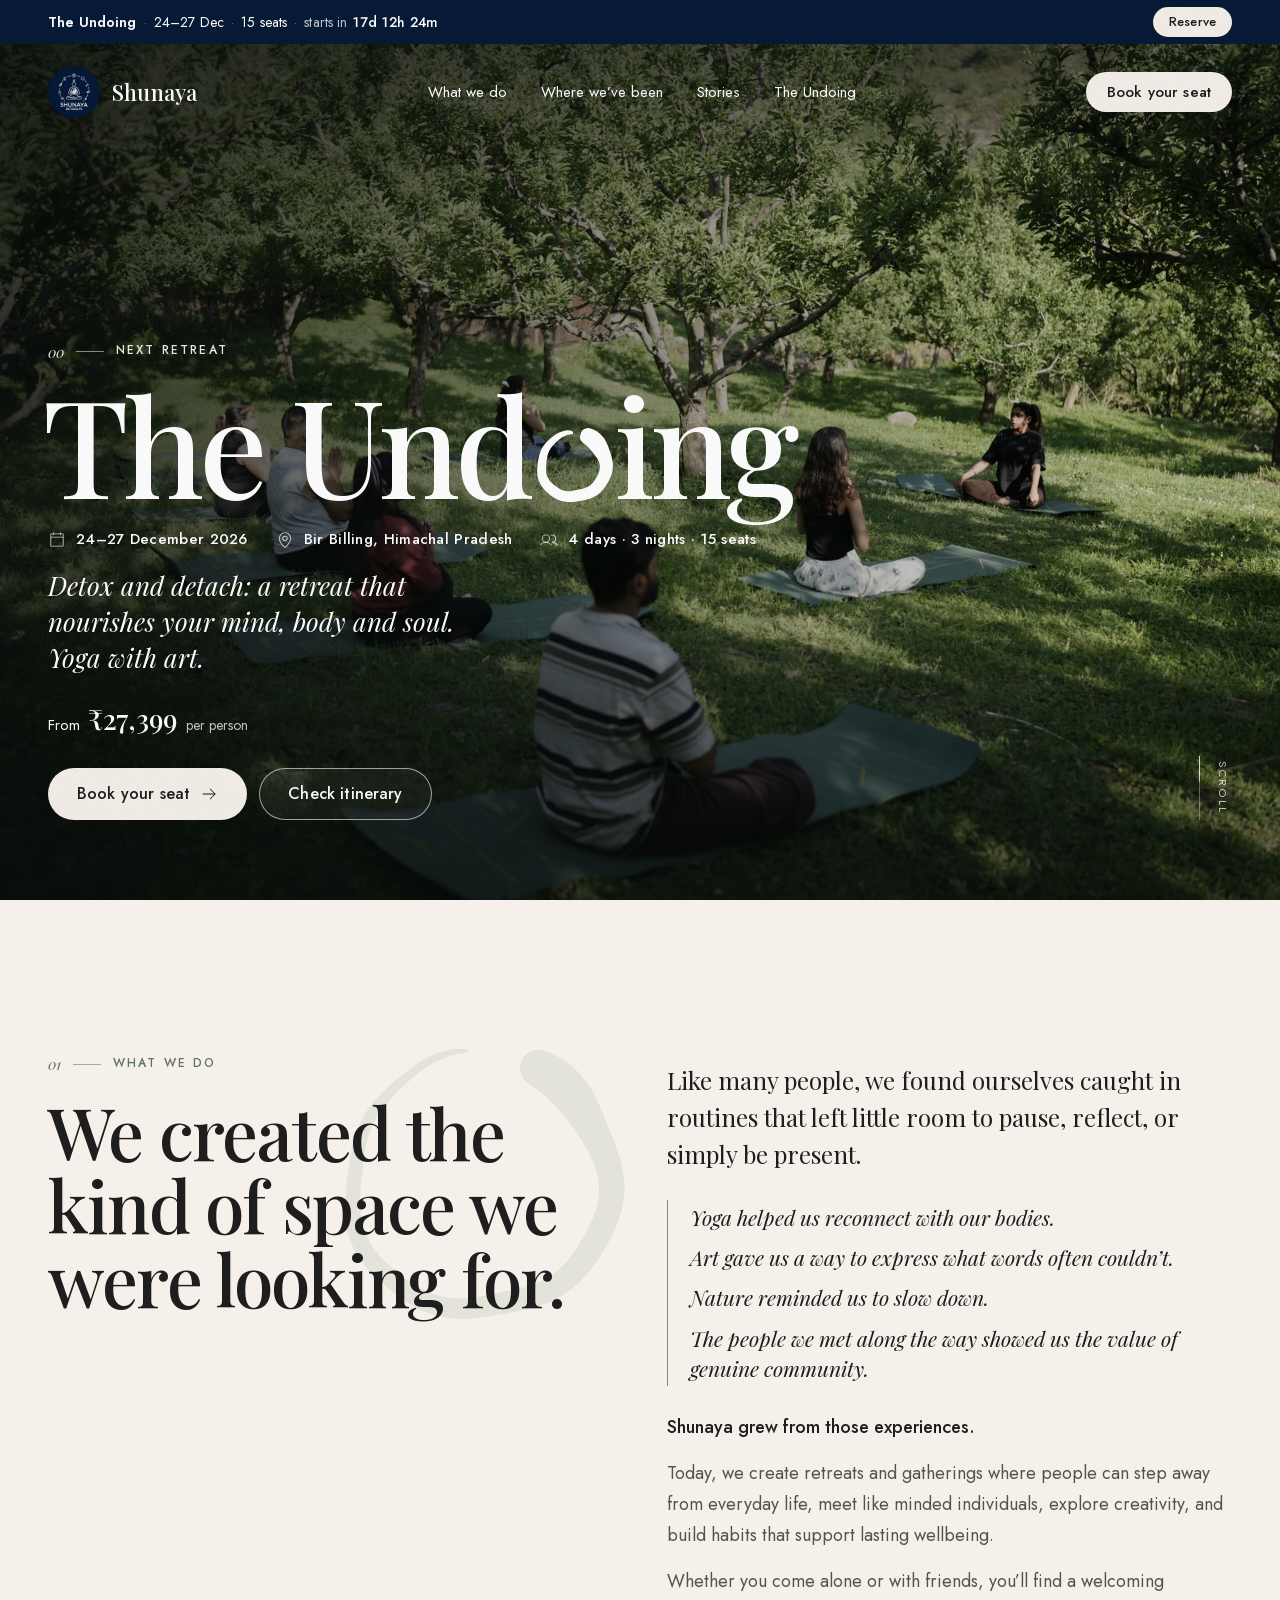
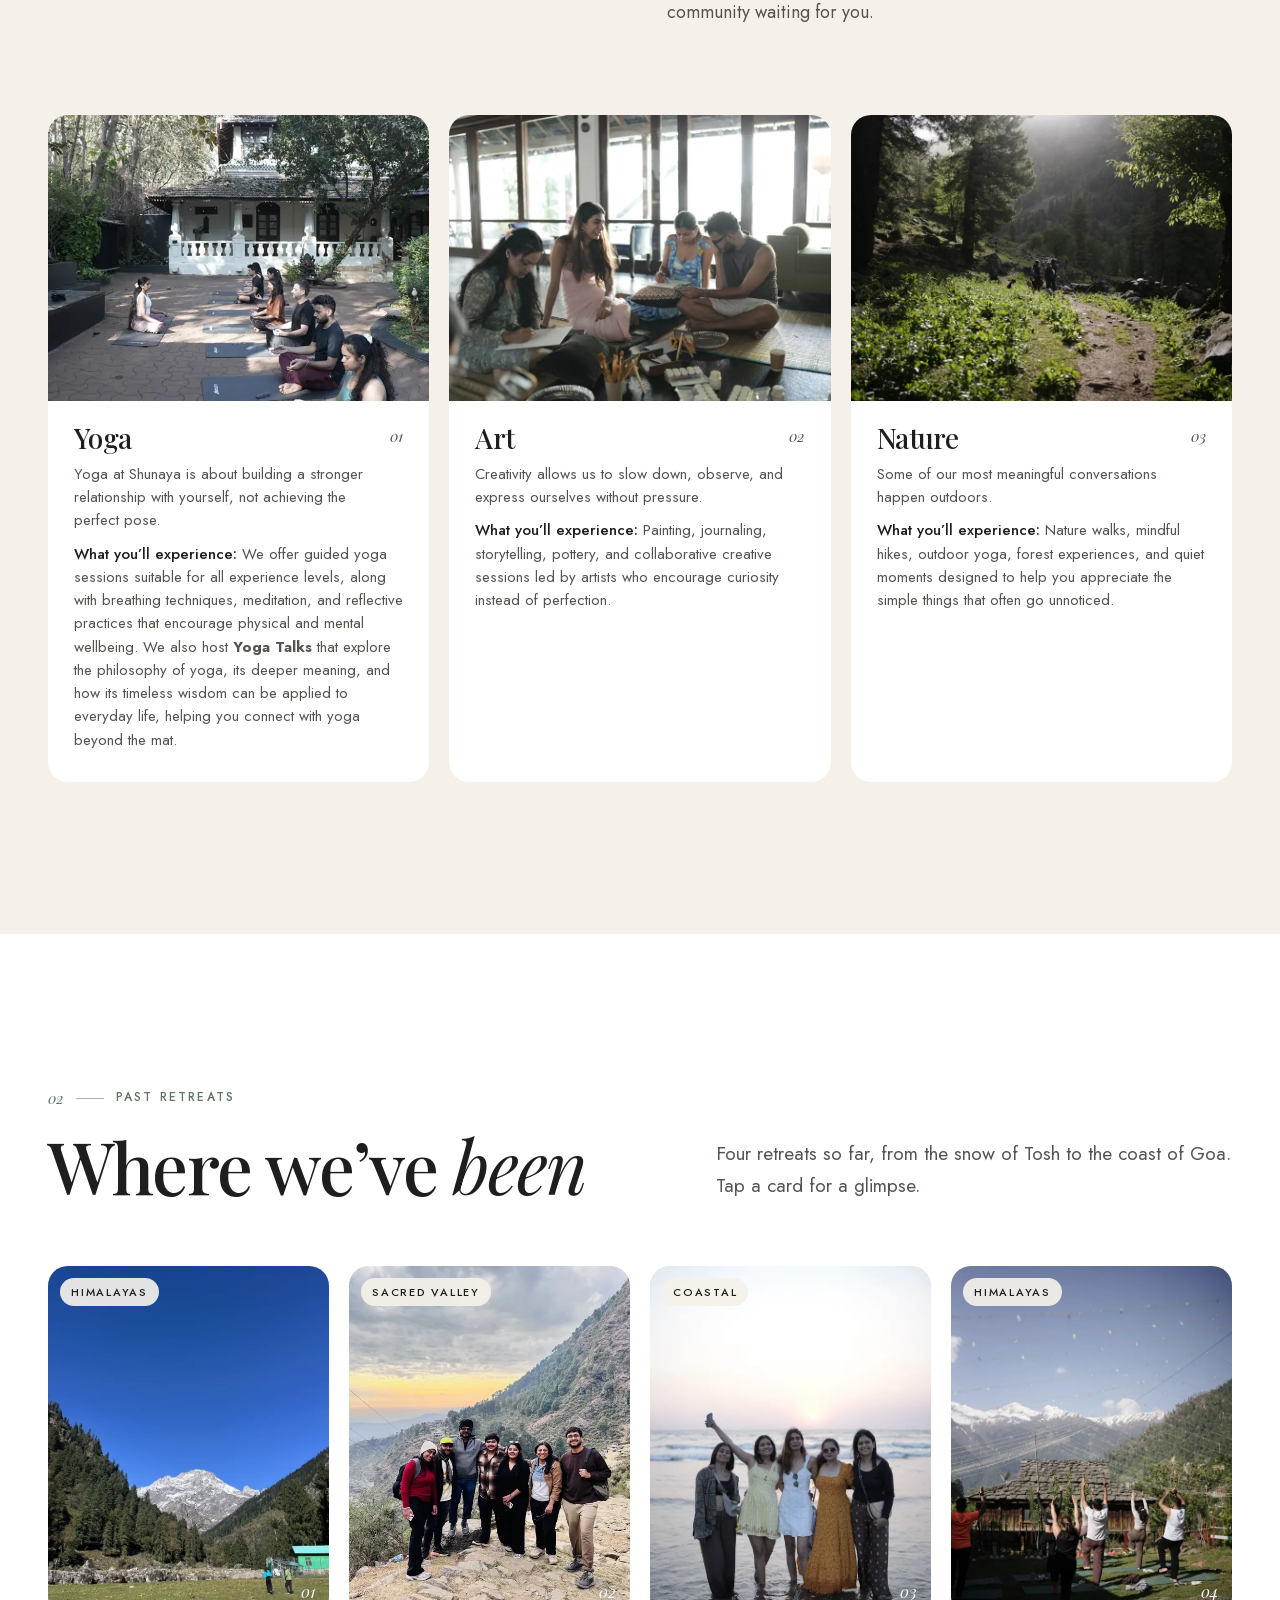
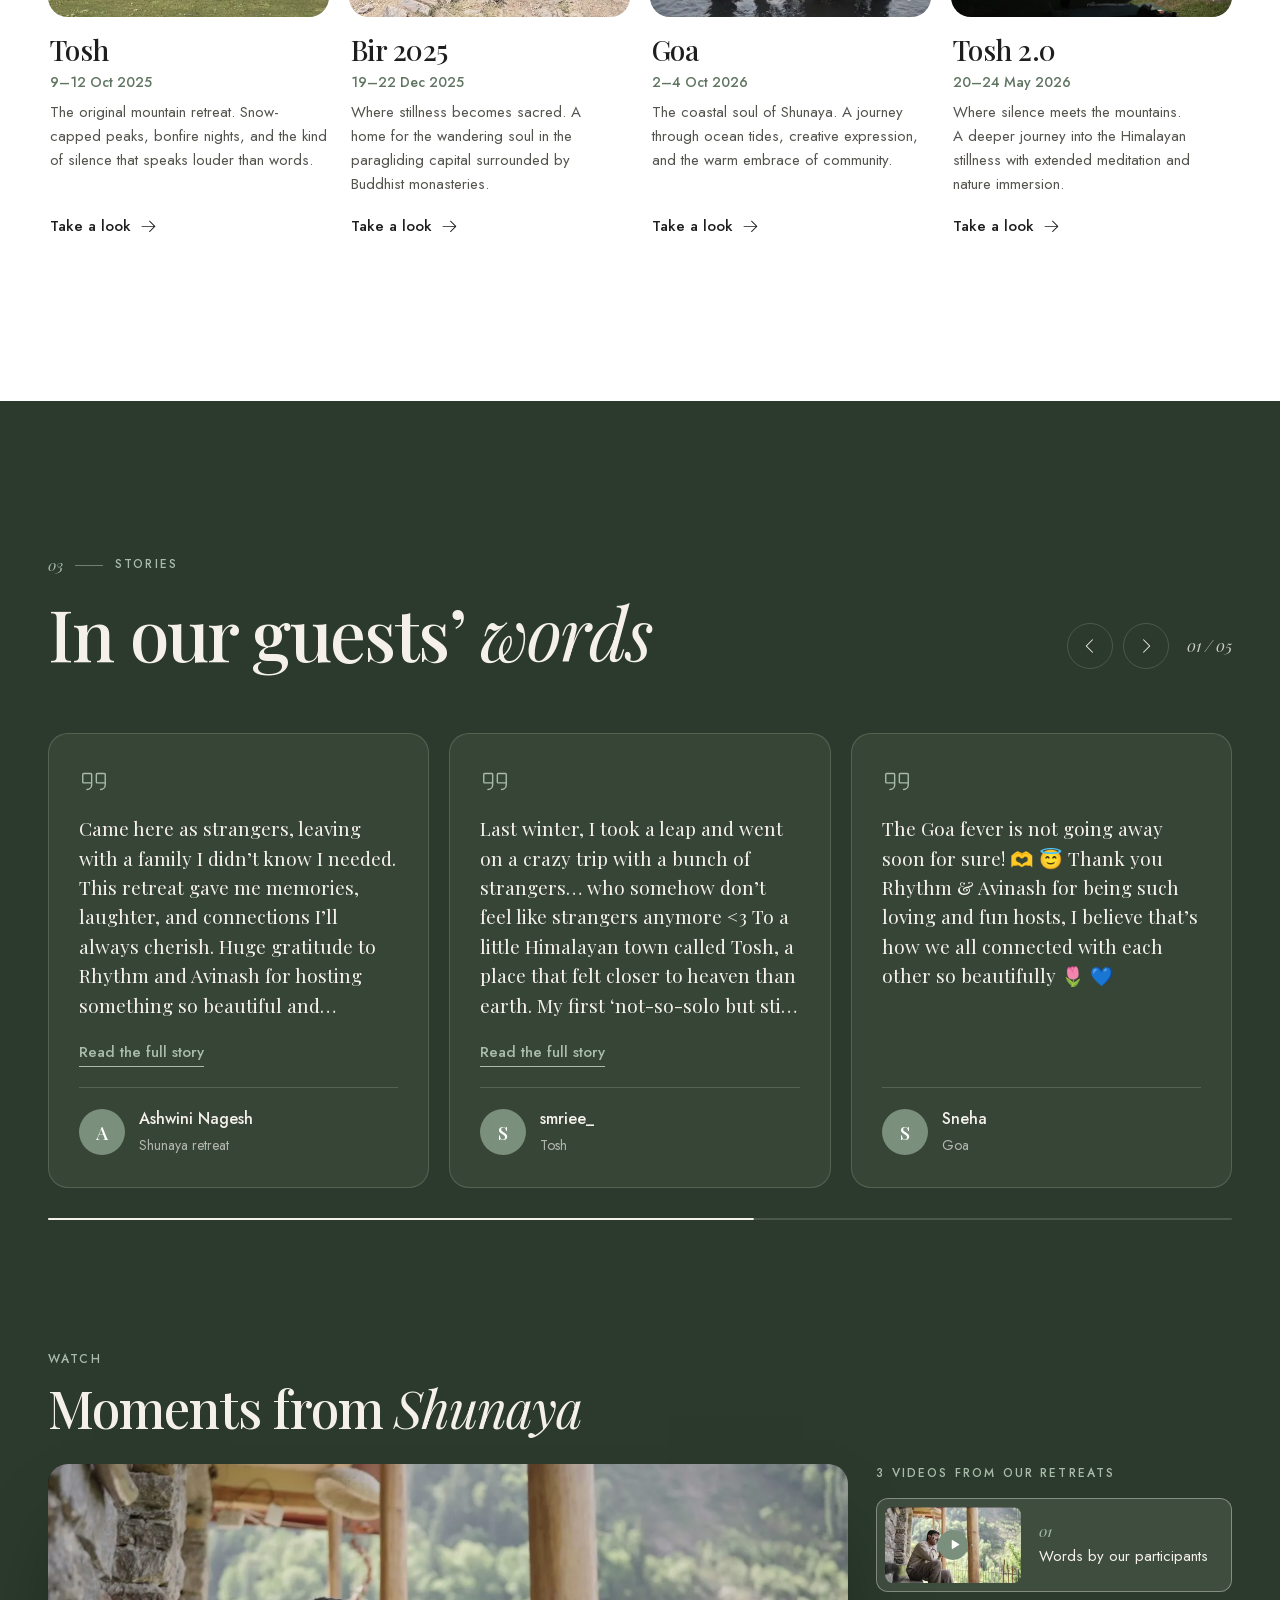
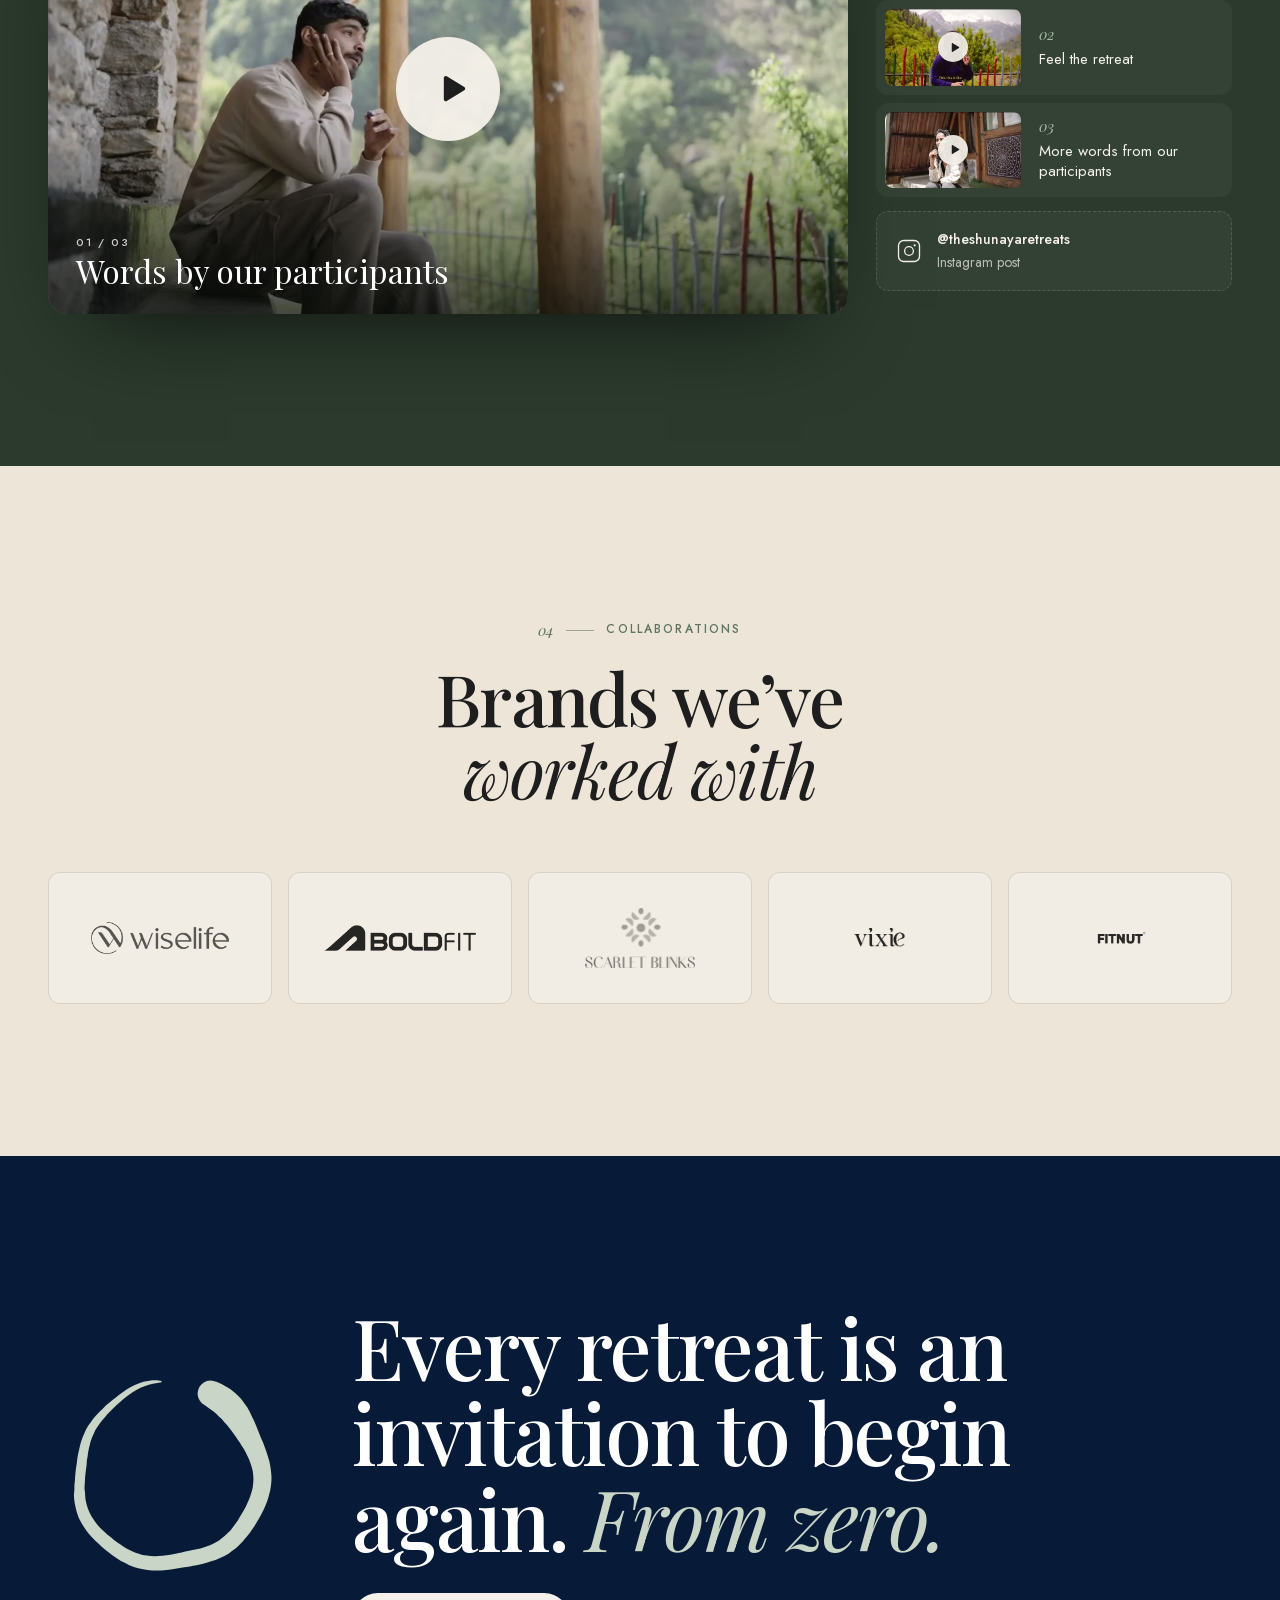
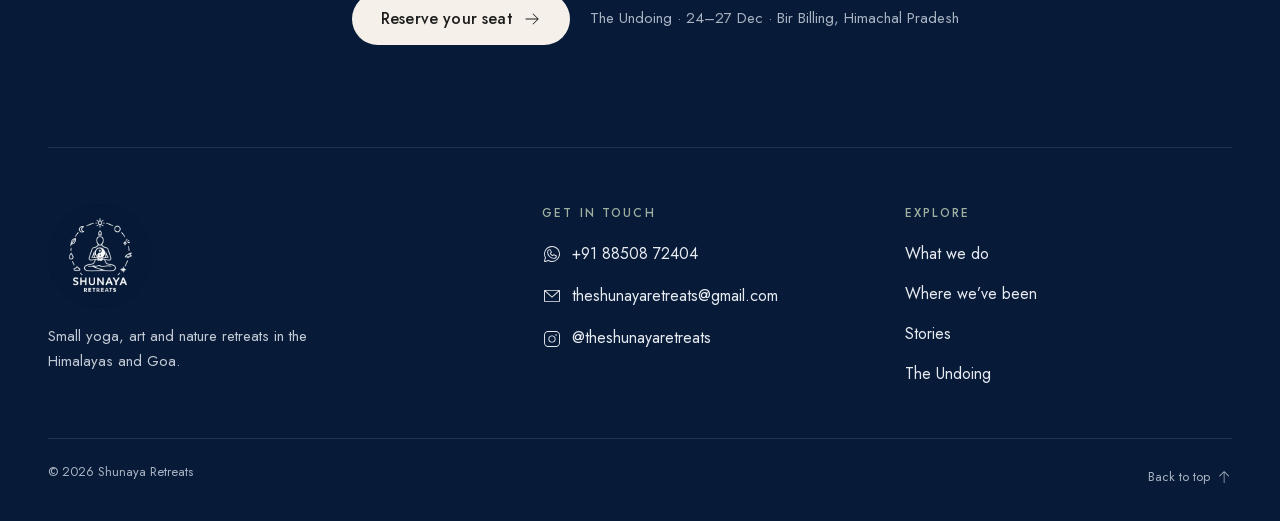
==== commit fdd51011: "Client change request: The Undoing, galleries, approved copy, new number - Rename Bir 2.0 → The Undo" ====
--- a/index.html
+++ b/index.html
@@ -4,19 +4,19 @@
   <meta charset="utf-8">
   <meta name="viewport" content="width=device-width, initial-scale=1, viewport-fit=cover">
   <title>Shunaya Retreats · Yoga, art and nature retreats in the Himalayas and Goa</title>
-  <meta name="description" content="Small yoga, art and nature retreats in the Himalayas and Goa. Next up: Bir 2.0, 24–27 December 2026 in Bir Billing, Himachal Pradesh.">
+  <meta name="description" content="Small yoga, art and nature retreats in the Himalayas and Goa. Next up: The Undoing, 24–27 December 2026 in Bir Billing, Himachal Pradesh.">
   <meta name="theme-color" content="#071B38">
 
-  <!-- Open Graph / social previews (og:image must be an absolute URL; update the domain when deploying) -->
+  <!-- Open Graph / social previews (og:image must be an absolute URL; points at the GitHub Pages preview — switch to the final domain at launch) -->
   <meta property="og:type" content="website">
   <meta property="og:site_name" content="Shunaya Retreats">
-  <meta property="og:title" content="Shunaya Retreats · Bir 2.0, 24–27 December 2026">
+  <meta property="og:title" content="Shunaya Retreats · The Undoing, 24–27 December 2026, Bir">
   <meta property="og:description" content="Yoga, art and nature in the Himalayas. Four days of detox and detach in Bir Billing, Himachal Pradesh.">
-  <meta property="og:url" content="https://theshunaya.in/">
-  <meta property="og:image" content="https://theshunaya.in/assets/img/og-bir.jpg">
+  <meta property="og:url" content="https://vedant15-boop.github.io/shunaya-prototype/">
+  <meta property="og:image" content="https://vedant15-boop.github.io/shunaya-prototype/assets/img/og-hero.jpg">
   <meta property="og:image:width" content="1200">
   <meta property="og:image:height" content="630">
-  <meta property="og:image:alt" content="Guests at Shunaya’s Bir retreat holding the paintings they made">
+  <meta property="og:image:alt" content="Guests meditating in an apple orchard at a Shunaya retreat">
   <meta name="twitter:card" content="summary_large_image">
 
   <link rel="icon" type="image/png" sizes="32x32" href="assets/logo/favicon-32.png">
@@ -35,7 +35,7 @@
   <div class="countdown-bar" role="region" aria-label="Next retreat">
     <div class="container countdown-bar__inner">
       <p class="countdown-bar__text">
-        <strong data-bind="upcoming.name">Bir 2.0</strong><span class="sep">·</span><span data-bind="upcoming.datesShort"></span><span class="countdown-bar__seats"><span class="sep">·</span><span data-bind="upcoming.seats"></span></span><span class="sep">·</span><span class="countdown-bar__label hide-below-480" data-countdown-label>starts in</span><span class="countdown-bar__time" data-countdown data-tbc-from="upcoming.countdownTo"></span>
+        <strong data-bind="upcoming.name">The Undoing</strong><span class="sep">·</span><span data-bind="upcoming.datesShort"></span><span class="countdown-bar__seats"><span class="sep">·</span><span data-bind="upcoming.seats"></span></span><span class="sep">·</span><span class="countdown-bar__label hide-below-480" data-countdown-label>starts in</span><span class="countdown-bar__time" data-countdown data-tbc-from="upcoming.countdownTo"></span>
       </p>
       <button type="button" class="btn" data-reserve>Reserve</button>
     </div>
@@ -51,7 +51,7 @@
         <a href="#about">What we do</a>
         <a href="#retreats">Where we’ve been</a>
         <a href="#stories">Stories</a>
-        <a href="bir.html">Bir 2.0</a>
+        <a href="bir.html">The Undoing</a>
       </nav>
       <button type="button" class="btn btn--light btn--small" data-reserve>Book your seat</button>
     </div>
@@ -62,15 +62,15 @@
     <!-- 1. Hero: the upcoming retreat -->
     <section class="hero" id="top" aria-labelledby="hero-title">
       <div class="hero__media" data-tbc-from="upcoming.heroImage">
-        <img src="assets/img/bir-2025-group-with-paintings-sm.webp"
-             srcset="assets/img/bir-2025-group-with-paintings-sm.webp 900w, assets/img/bir-2025-group-with-paintings.webp 2000w"
-             sizes="100vw" alt="Guests at Shunaya’s Bir retreat in December 2025, holding the paintings they made"
+        <img src="assets/img/gallery/hero/meditation-apple-orchard-sm.webp"
+             srcset="assets/img/gallery/hero/meditation-apple-orchard-sm.webp 900w, assets/img/gallery/hero/meditation-apple-orchard.webp 2000w"
+             sizes="100vw" alt="Guests meditating on mats in a sunlit apple orchard at a Shunaya retreat"
              width="2000" height="1333" fetchpriority="high">
       </div>
       <div class="container hero__content">
         <div>
           <p class="eyebrow" data-intro style="--d:.15s"><span class="eyebrow__num">00</span><span>Next retreat</span></p>
-          <h1 class="hero__title" id="hero-title" data-bind="upcoming.name" data-enso-zero data-intro style="--d:.25s">Bir 2.0</h1>
+          <h1 class="hero__title" id="hero-title" data-bind="upcoming.name" data-enso-zero data-intro style="--d:.25s">The Undoing</h1>
           <ul class="hero__meta" data-intro style="--d:.45s"><li><svg class="icon" aria-hidden="true"><use href="assets/icons/icons.svg#i-calendar-blank"></use></svg><span data-bind="upcoming.datesLong"></span></li><li><svg class="icon" aria-hidden="true"><use href="assets/icons/icons.svg#i-map-pin"></use></svg><span data-bind="upcoming.place"></span></li><li><svg class="icon" aria-hidden="true"><use href="assets/icons/icons.svg#i-users"></use></svg><span><span data-bind="upcoming.length"></span> · <span data-bind="upcoming.seats"></span></span></li></ul>
           <p class="hero__promise" data-bind="upcoming.promise" data-intro style="--d:.55s"></p>
           <p class="hero__price" data-intro style="--d:.65s">From <strong data-bind="upcoming.priceFrom"></strong> <small>per person</small></p>
@@ -90,13 +90,9 @@
           <span class="about-intro__enso" data-enso="draw"></span>
           <div data-reveal>
             <p class="eyebrow"><span class="eyebrow__num">01</span><span>What we do</span></p>
-            <h2 id="about-title" data-bind="about.noteTitle" data-rich>Everything begins at <em>zero.</em></h2>
-            <p class="zero-note" data-bind="about.noteBody"></p>
-            <p class="zero-note__sig" data-bind="about.noteSignature"></p>
-          </div>
-          <div class="about-intro__partners" data-reveal style="--d:.15s">
-            <p class="lead" data-tbc-from="about.paragraph">Shunaya is run by three partners: <span data-bind="about.partner0"></span>, <span data-bind="about.partner1"></span> and <span data-bind="about.partner2"></span>. Like many people, they found themselves caught in routines that left little room to pause. Yoga, art and nature brought them back. Today they share one goal: retreats where you can step away from everyday life, meet like-minded people, explore creativity and build habits that support lasting wellbeing.</p>
-          </div>
+            <h2 id="about-title" data-bind="about.title">We created the kind of space we were looking for.</h2>
+          </div>
+          <div class="about-copy" id="about-copy" data-reveal style="--d:.15s"></div>
         </div>
         <div class="pillars" id="pillars" data-stagger></div>
       </div>
@@ -163,8 +159,8 @@
         <div data-reveal>
           <h2>Every retreat is an invitation to begin again. <em>From zero.</em></h2>
           <div class="closing__cta">
-            <button type="button" class="btn btn--light" data-reserve><span>Reserve <span data-bind="upcoming.name">Bir 2.0</span></span> <svg class="icon btn__arrow" aria-hidden="true"><use href="assets/icons/icons.svg#i-arrow-right"></use></svg></button>
-            <p><span data-bind="upcoming.datesShort"></span> · <span data-bind="upcoming.place"></span></p>
+            <button type="button" class="btn btn--light" data-reserve>Reserve your seat <svg class="icon btn__arrow" aria-hidden="true"><use href="assets/icons/icons.svg#i-arrow-right"></use></svg></button>
+            <p><span data-bind="upcoming.name"></span> · <span data-bind="upcoming.datesShort"></span> · <span data-bind="upcoming.place"></span></p>
           </div>
         </div>
       </div>
@@ -188,7 +184,7 @@
               <li><a href="#about">What we do</a></li>
               <li><a href="#retreats">Where we’ve been</a></li>
               <li><a href="#stories">Stories</a></li>
-              <li><a href="bir.html">Bir 2.0</a></li>
+              <li><a href="bir.html">The Undoing</a></li>
             </ul>
           </div>
         </div>
@@ -214,7 +210,7 @@
     <div class="dialog__body"></div>
   </dialog>
 
-  <!-- Booking form (pre-set to Bir 2.0) -->
+  <!-- Booking form (pre-set to the upcoming retreat) -->
   <dialog class="dialog dialog--form dialog--sheet" id="booking-dialog" aria-labelledby="booking-title">
     <div class="dialog__bar">
       <p class="dialog__title" id="booking-title">Reserve your seat</p>
--- a/css/styles.css
+++ b/css/styles.css
@@ -236,7 +236,7 @@
   .countdown-bar__text .sep { margin-inline: 5px; }
   .countdown-bar .btn { padding: 5px 12px; font-size: 0.75rem; }
 }
-@media (max-width: 339px) { .countdown-bar__seats { display: none; } }
+@media (max-width: 419px) { .countdown-bar__seats { display: none; } }
 
 /* ---------- Header ---------- */
 .site-header { position: absolute; top: var(--bar-h); left: 0; right: 0; z-index: 20; color: #fff; }
@@ -287,9 +287,9 @@
 .hero__content { padding-top: 132px; padding-bottom: 36px; width: 100%; }
 .hero .eyebrow { color: #E7EEE2; margin-bottom: 14px; }
 .hero__title {
-  font-size: clamp(4.25rem, 19vw, 10.5rem);
+  font-size: clamp(3.75rem, 17vw, 8.5rem);
   font-weight: 500;
-  line-height: 0.92;
+  line-height: 0.95;
   letter-spacing: -0.035em;
   margin-left: -0.04em;
 }
@@ -336,15 +336,18 @@
 }
 @keyframes scroll-line { 0% { background-position: 0 -40%; } 100% { background-position: 0 140%; } }
 
-/* Ensō zero inside a heading ("Bir 2.0") */
-[data-enso-zero] > span[aria-hidden] { white-space: nowrap; }
+/* Ensō letter inside a heading (the "o" in "The Undoing") */
+[data-enso-zero] .enso-word { white-space: nowrap; }
 .enso-zero {
   display: inline-block; position: relative;
   width: 0.76em; height: 0.74em;
   margin-left: 0.07em; vertical-align: -0.04em;
 }
 /* the painted ring is sized to the cap height and sits on the baseline */
-.enso-zero svg { position: absolute; left: 50%; top: 50%; width: 0.86em; height: 0.86em; transform: translate(-50%, -50%); overflow: visible; }
+.enso-zero.enso svg { position: absolute; left: 50%; top: 50%; width: 0.86em; height: 0.86em; transform: translate(-50%, -50%); overflow: visible; }
+/* lowercase letter (the "o" in "The Undoing"): ring sized to the x-height, sitting on the baseline */
+.enso-zero--lower { width: 0.57em; height: 0.52em; margin: 0 0.015em 0 0.03em; vertical-align: -0.01em; }
+.enso-zero--lower.enso svg { width: 0.65em; height: 0.65em; }
 
 /* Ensō graphic (shared) */
 .enso:not(.enso-zero) { display: block; }
@@ -362,35 +365,48 @@
   color: var(--sage); opacity: .22;
 }
 .about-intro > div { position: relative; z-index: 1; }
-.about-intro h2 { margin-bottom: 22px; }
-.zero-note { font-family: var(--font-head); font-size: 1.25rem; line-height: 1.6; color: var(--ink); max-width: 36ch; }
-.zero-note__sig { margin-top: 18px; display: flex; align-items: center; gap: 12px; font-size: 0.875rem; font-weight: 500; letter-spacing: .06em; color: var(--sage-deep); }
-.zero-note__sig::before { content: ''; width: 28px; height: 1px; background: currentColor; }
-.about-intro__partners { border-top: 1px solid var(--line); padding-top: 28px; }
+.about-intro h2 { max-width: 15ch; }
+/* Approved "What we do" copy: intro, four standalone lines, closing paragraphs */
+.about-copy { position: relative; z-index: 1; font-size: 1.0625rem; line-height: 1.7; color: var(--ink-soft); max-width: 60ch; }
+.about-copy p + p { margin-top: 16px; }
+.about-copy__intro { font-family: var(--font-head); font-size: 1.3125rem; line-height: 1.55; color: var(--ink); }
+.about-copy__lines { display: grid; gap: 10px; margin: 26px 0; padding: 2px 0 2px 22px; border-left: 1px solid var(--sage); }
+.about-copy__lines li { font-family: var(--font-head); font-style: italic; font-size: 1.1875rem; line-height: 1.45; color: var(--ink); }
+.about-copy__turn { font-weight: 500; color: var(--ink); }
 @media (min-width: 900px) {
-  .about-intro { grid-template-columns: 1.15fr 1fr; gap: 72px; align-items: end; }
+  .about-intro { grid-template-columns: 1fr 1.05fr; gap: 80px; align-items: start; }
   .about-intro__enso { top: -40px; right: auto; left: 22%; width: 340px; opacity: .14; }
-  .zero-note { font-size: 1.4375rem; }
-  .about-intro__partners { border-top: 0; border-left: 1px solid var(--line); padding: 0 0 6px 48px; }
-}
-
-.pillars { display: grid; gap: 12px; }
+  .about-copy { font-size: 1.125rem; padding-top: 10px; }
+  .about-copy__intro { font-size: 1.5rem; }
+  .about-copy__lines li { font-size: 1.3125rem; }
+}
+
+/* Phones: a swipeable row of full cards (so the complete copy shows) */
+.pillars {
+  display: grid; grid-auto-flow: column; grid-auto-columns: 84%; gap: 12px; align-items: stretch;
+  overflow-x: auto; overscroll-behavior-x: contain; scroll-snap-type: x mandatory; scrollbar-width: none;
+  margin-inline: calc(var(--gutter) * -1); padding-inline: var(--gutter); scroll-padding-inline: var(--gutter);
+}
+.pillars::-webkit-scrollbar { display: none; }
 .pillar {
-  display: grid; grid-template-columns: 92px 1fr; gap: 18px; align-items: center;
-  background: var(--paper); border-radius: var(--radius); padding: 12px;
-}
-.pillar__img { width: 92px; height: 92px; border-radius: 14px; overflow: hidden; background: var(--sage-soft); }
+  display: grid; grid-template-columns: 1fr; align-content: start; scroll-snap-align: start;
+  background: var(--paper); border-radius: var(--radius); overflow: hidden;
+}
+.pillar__img { width: 100%; aspect-ratio: 16 / 10; overflow: hidden; background: var(--sage-soft); }
+@media (max-width: 767px) { .pillar__body { padding: 18px 20px 22px; } }
 .pillar__img img { width: 100%; height: 100%; object-fit: cover; transition: transform 1.2s var(--ease); }
 .pillar__body { position: relative; }
 .pillar__num { font-family: var(--font-head); font-style: italic; font-size: 0.9375rem; color: var(--sage-deep); }
 .pillar h3 { font-size: 1.5rem; margin: 0 0 6px; }
 .pillar p { font-size: 0.9375rem; line-height: 1.55; color: var(--ink-soft); }
 .pillar p + p { margin-top: 10px; }
-.pillar__exp { display: none; }
 .pillar__exp-label { font-weight: 500; color: var(--ink); }
+@media (min-width: 768px) {
+  .pillars { grid-auto-flow: row; grid-auto-columns: auto; overflow: visible; margin-inline: 0; padding-inline: 0; }
+}
 @media (min-width: 768px) and (max-width: 1099px) {
-  .pillar { grid-template-columns: 220px 1fr; gap: 28px; padding: 14px; }
-  .pillar__img { width: 220px; height: 165px; }
+  .pillar { grid-template-columns: 220px 1fr; gap: 28px; padding: 14px; align-items: center; }
+  .pillar__img { width: 220px; height: 165px; aspect-ratio: auto; border-radius: 14px; }
   .pillar__body { padding: 6px 18px 6px 0; }
   .pillar h3 { font-size: 1.75rem; }
   .pillar__exp { display: block; }
@@ -500,7 +516,8 @@
 }
 
 /* Gallery (swipeable) */
-.gallery { position: relative; margin-inline: calc(var(--gutter) * -1); margin-top: -20px; }
+.gallery { position: relative; margin-inline: calc(var(--gutter) * -1); margin-top: -20px; background: #111; }
+.gallery__stage { position: relative; }
 .gallery__track {
   display: flex; overflow-x: auto; scroll-snap-type: x mandatory; overscroll-behavior-x: contain;
   scrollbar-width: none; background: #111;
@@ -511,6 +528,18 @@
 .gallery__nav { position: absolute; inset: 50% 12px auto 12px; transform: translateY(-50%); display: flex; justify-content: space-between; pointer-events: none; }
 .gallery__nav .icon-btn { pointer-events: auto; background: rgba(245,241,234,.92); border: 0; }
 .gallery__count { position: absolute; right: 12px; bottom: 12px; padding: 4px 11px; border-radius: 999px; background: rgba(0,0,0,.55); color: #fff; font-size: 0.8125rem; font-variant-numeric: tabular-nums; }
+.gallery__thumbs { display: flex; gap: 8px; overflow-x: auto; scrollbar-width: none; padding: 10px var(--gutter) 12px; }
+.gallery__thumbs::-webkit-scrollbar { display: none; }
+.gallery__thumb {
+  flex: 0 0 auto; width: 68px; aspect-ratio: 4 / 3; padding: 0; border: 0; border-radius: 6px; overflow: hidden; cursor: pointer;
+  background: #222; opacity: .5; outline: 2px solid transparent; outline-offset: -2px;
+  transition: opacity .3s var(--ease), outline-color .3s var(--ease);
+  -webkit-tap-highlight-color: transparent;
+}
+.gallery__thumb:hover { opacity: .85; }
+.gallery__thumb.is-active { opacity: 1; outline-color: var(--sand); }
+.gallery__thumb img { width: 100%; height: 100%; object-fit: cover; }
+@media (min-width: 768px) { .gallery__thumb { width: 84px; } }
 @media (hover: none) { .gallery__nav { display: none; } }
 
 .glimpse__meta { display: flex; flex-wrap: wrap; gap: 8px 16px; align-items: center; margin: 24px 0 12px; font-size: 0.9375rem; color: var(--ink-soft); }
@@ -650,14 +679,17 @@
 .watch__side .ig-slot span span { opacity: .7; }
 
 /* ---------- 5. Brands ---------- */
-.brands { display: grid; grid-template-columns: repeat(3, 1fr); border-top: 1px solid var(--line); border-left: 1px solid var(--line); }
-@media (min-width: 1000px) { .brands { grid-template-columns: repeat(6, 1fr); } }
+/* Logo tiles: centred rows so any number of brands sits evenly */
+.brands { display: flex; flex-wrap: wrap; justify-content: center; gap: 12px; }
 .brand-slot {
+  flex: 0 0 calc((100% - 12px) / 2);
   display: grid; place-items: center; height: 104px; padding: 18px;
-  border-right: 1px solid var(--line); border-bottom: 1px solid var(--line);
+  border: 1px solid var(--line); border-radius: var(--radius-sm); background: rgba(255,255,255,.3);
   transition: background-color .4s var(--ease);
 }
-.brand-slot:hover { background: rgba(255,255,255,.5); }
+@media (min-width: 600px) { .brand-slot { flex-basis: calc((100% - 24px) / 3); } }
+@media (min-width: 1000px) { .brands { gap: 16px; } .brand-slot { flex-basis: calc((100% - 64px) / 5); } }
+.brand-slot:hover { background: rgba(255,255,255,.6); }
 .brand-slot img { max-height: var(--h, 38px); width: auto; max-width: 100%; object-fit: contain; filter: grayscale(1) contrast(1.15); opacity: .85; mix-blend-mode: multiply; transition: filter .4s var(--ease), opacity .4s var(--ease); }
 .brand-slot:hover img { filter: none; opacity: 1; }
 .brand-slot--empty { text-align: center; color: rgba(30,30,30,.4); font-size: 0.6875rem; letter-spacing: .14em; text-transform: uppercase; }
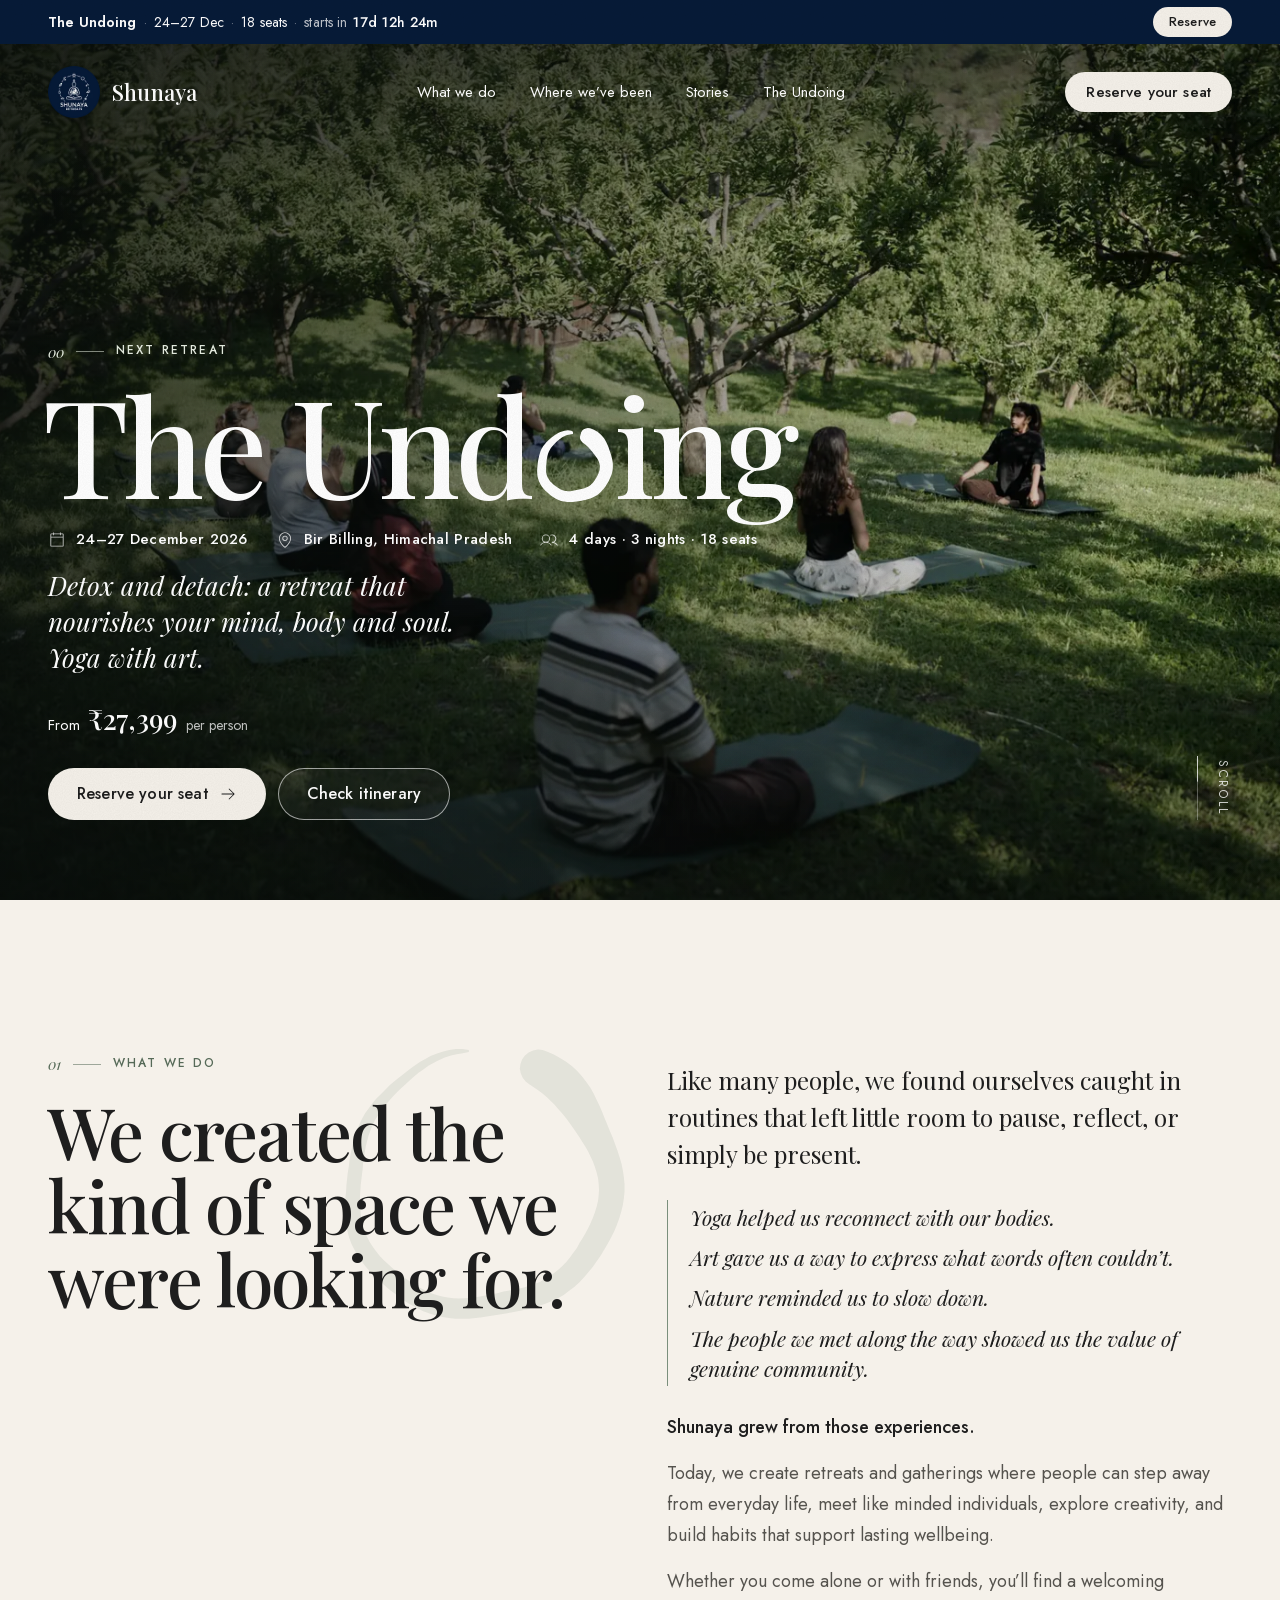
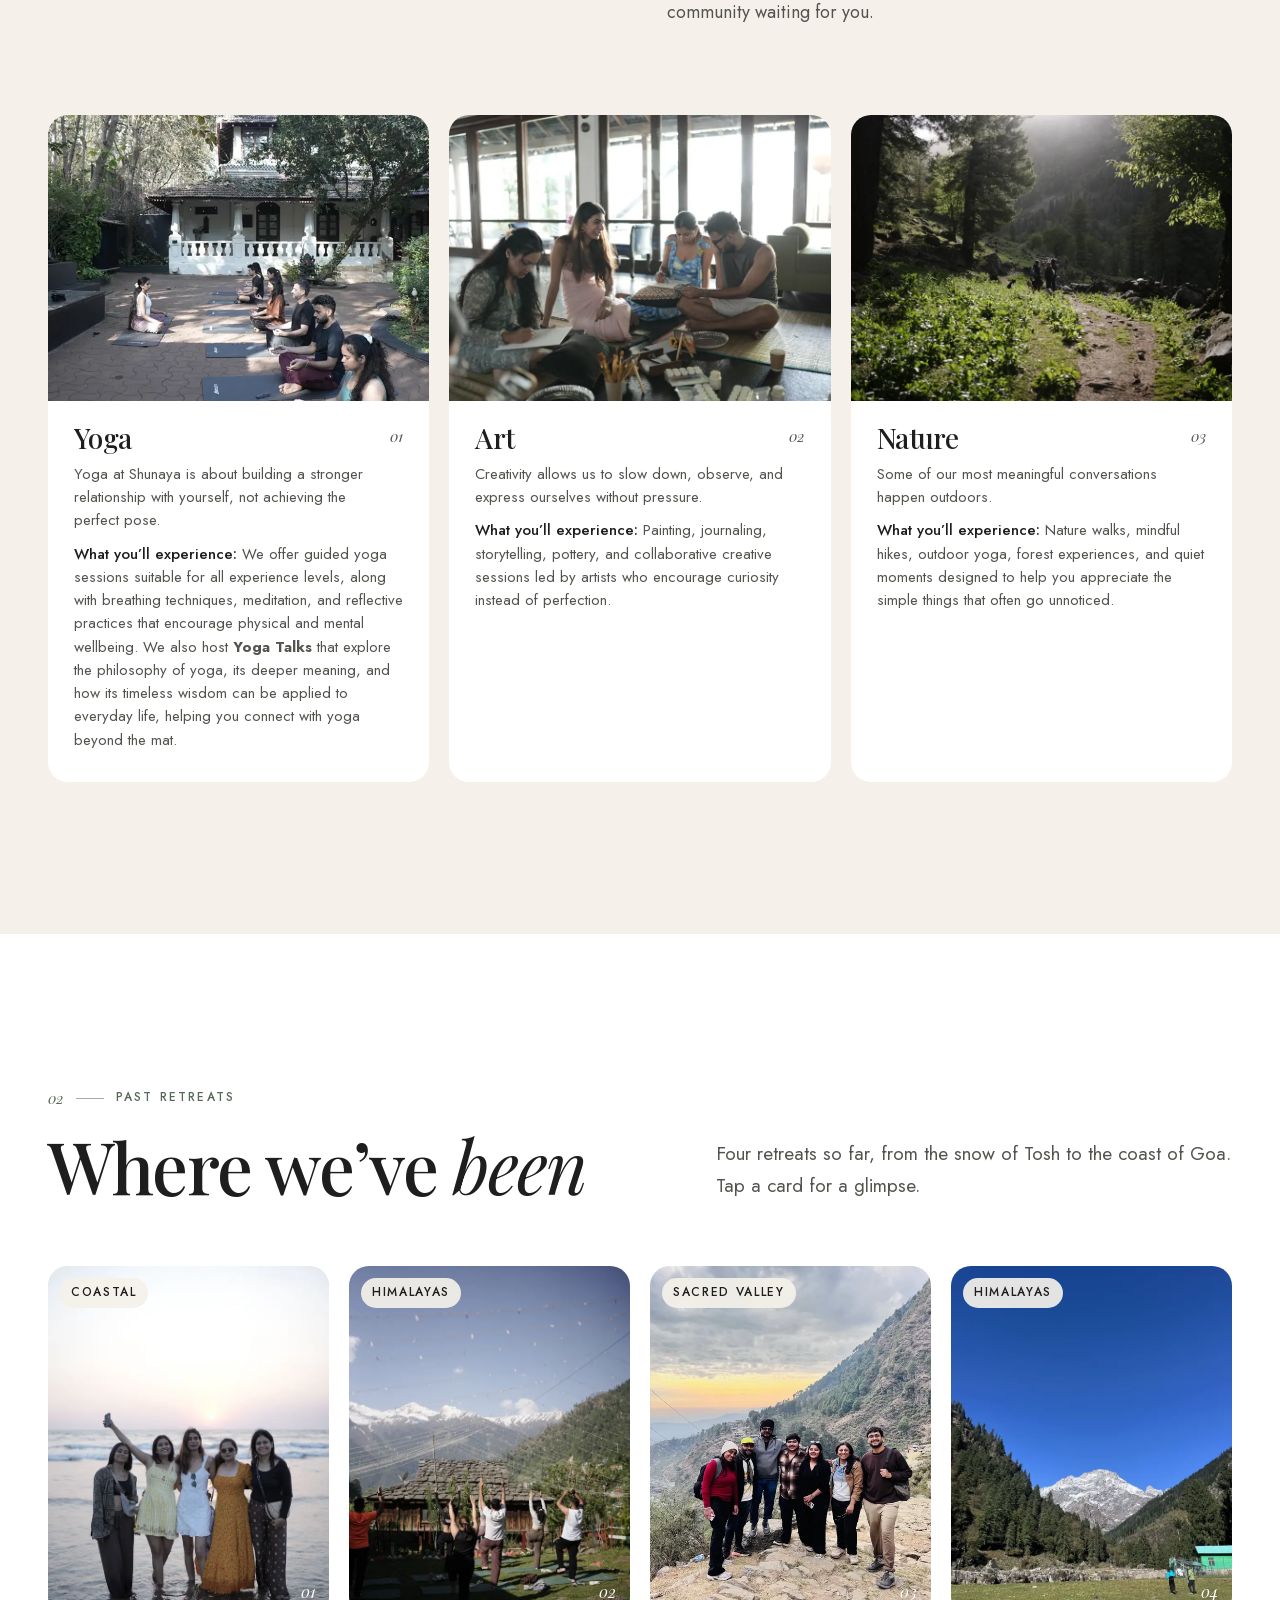
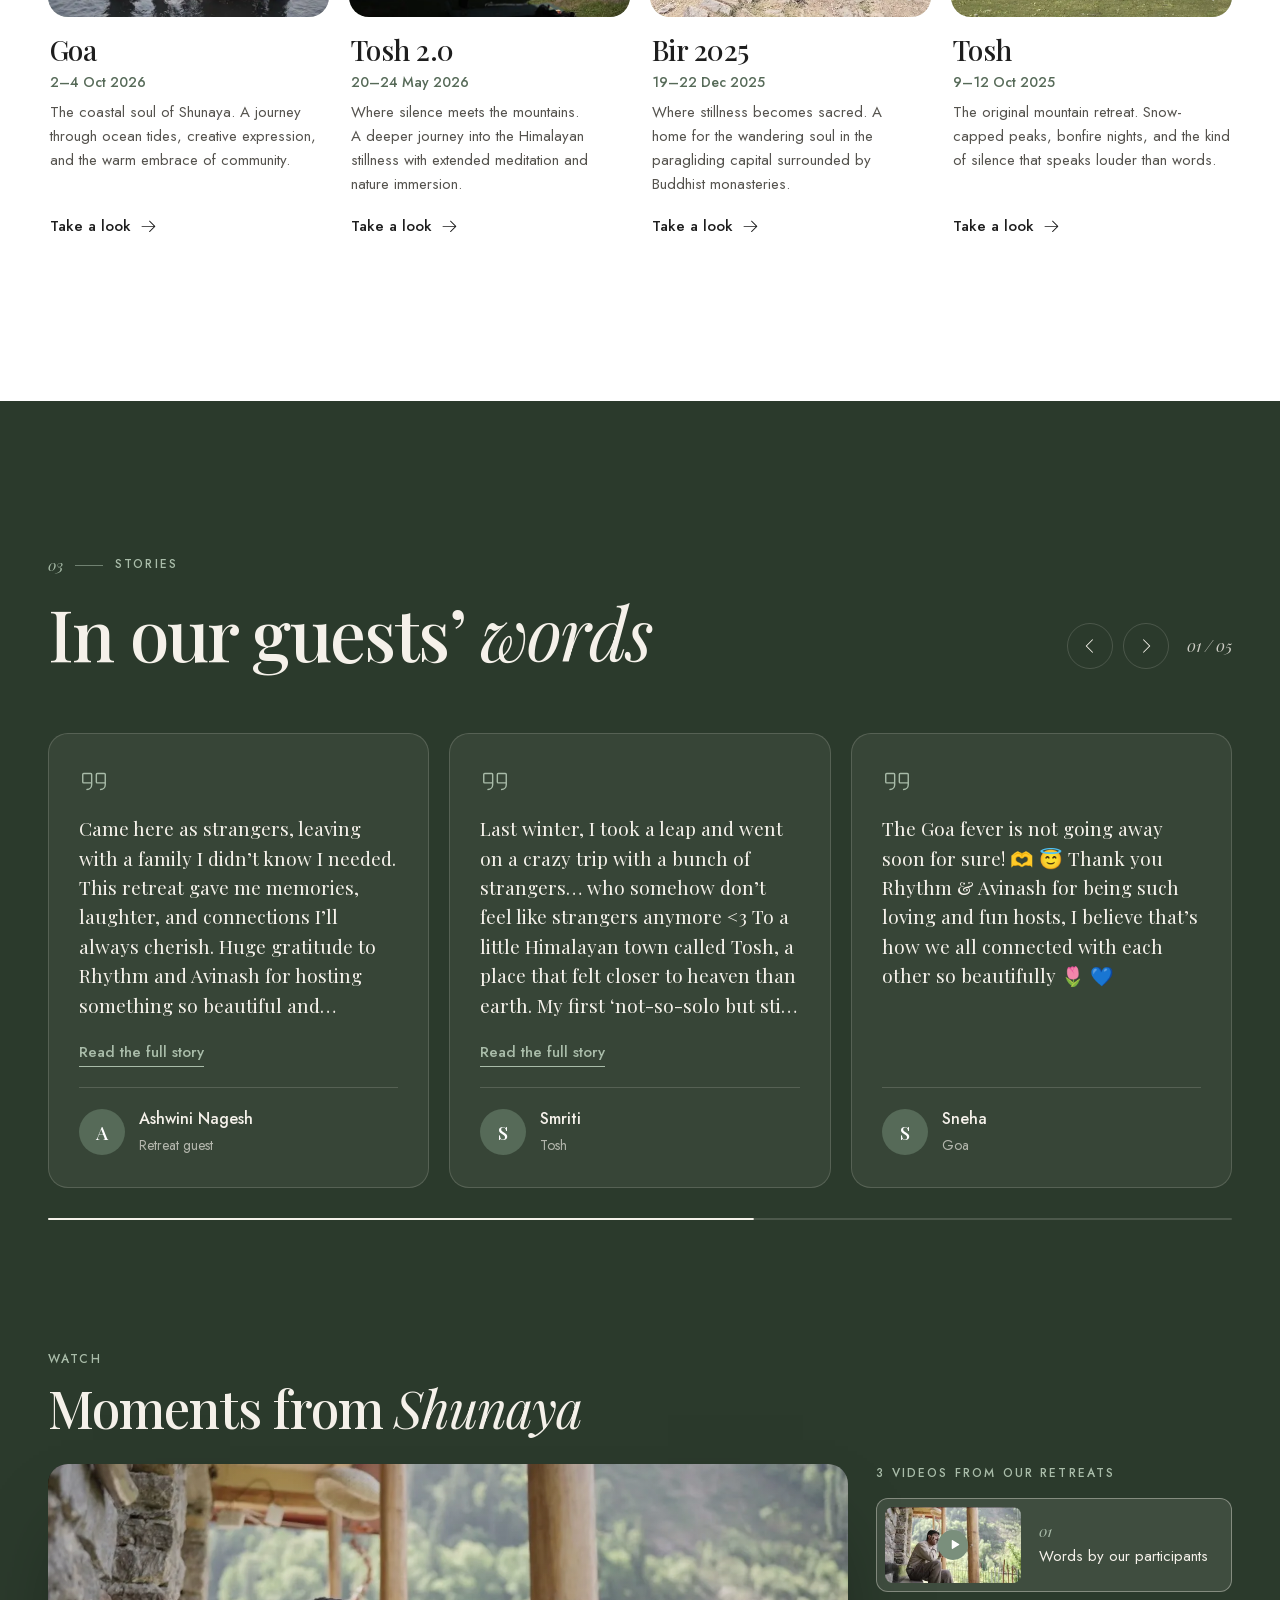
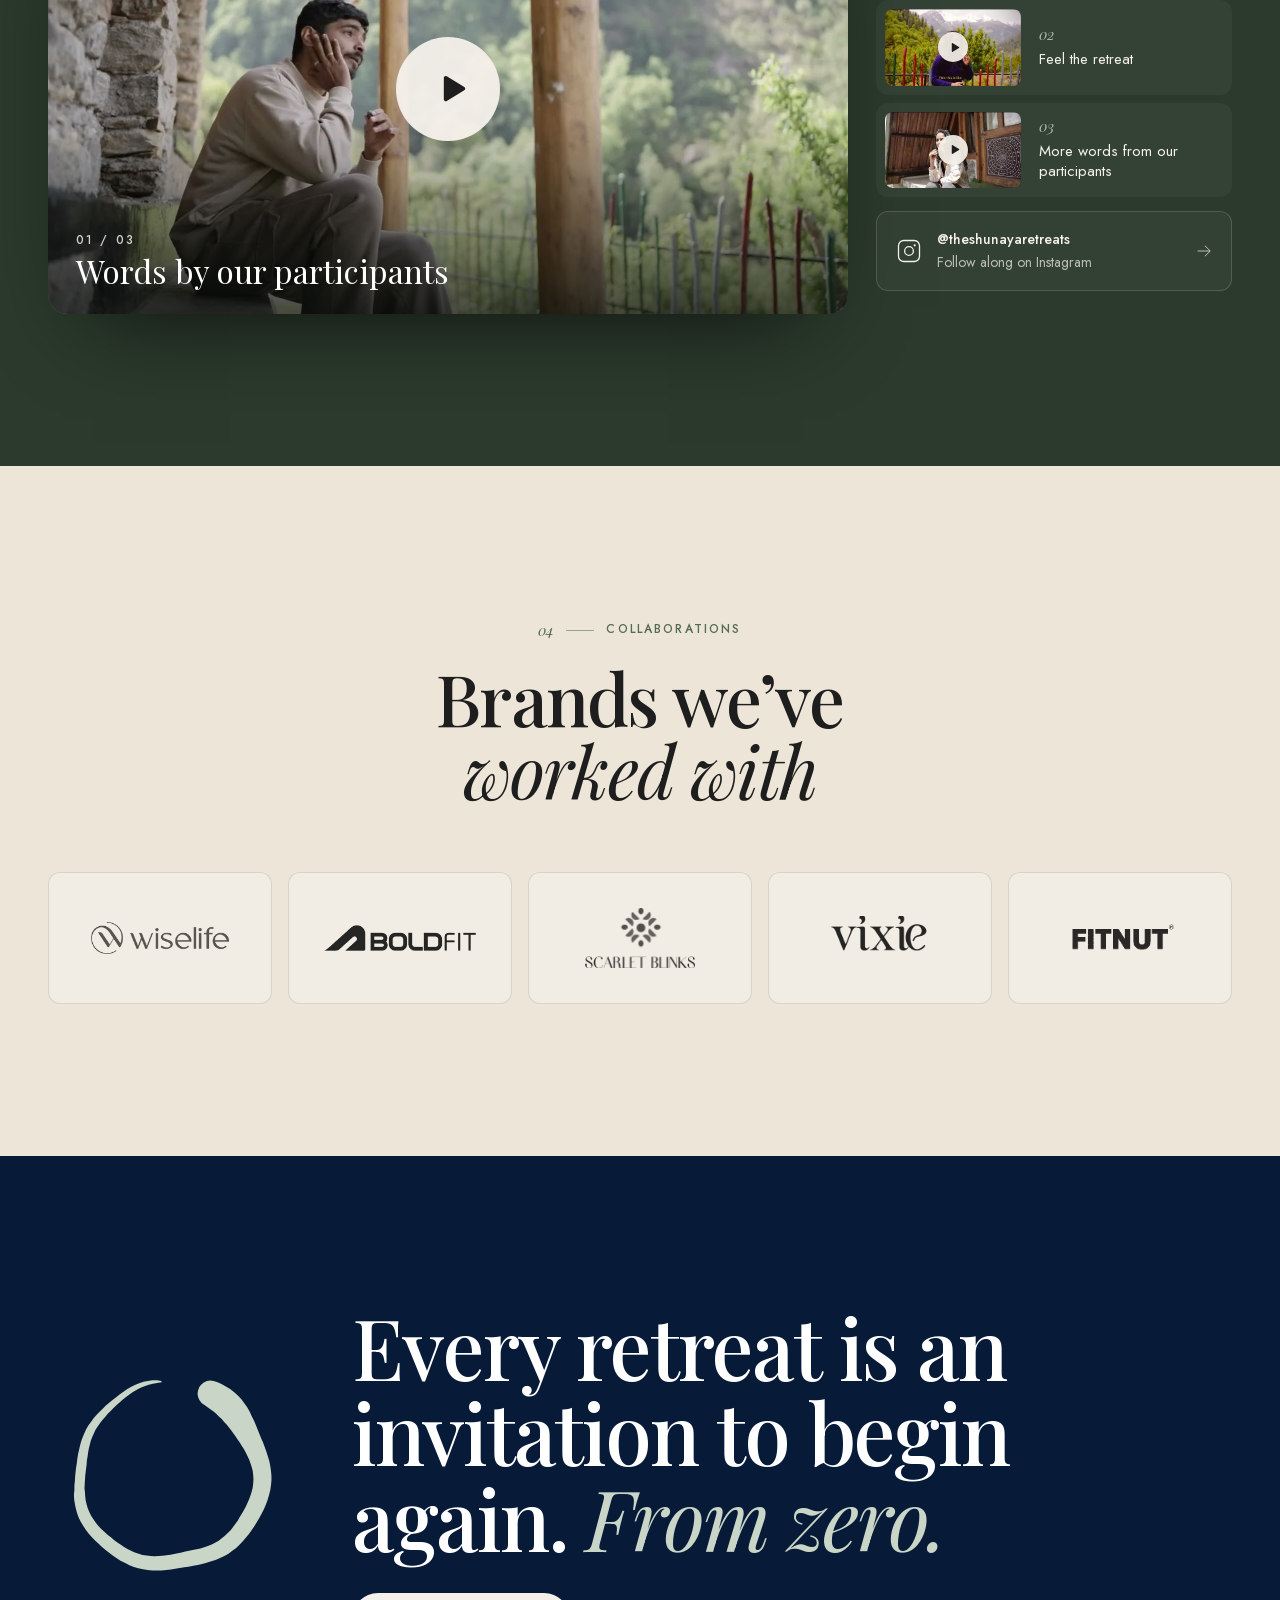
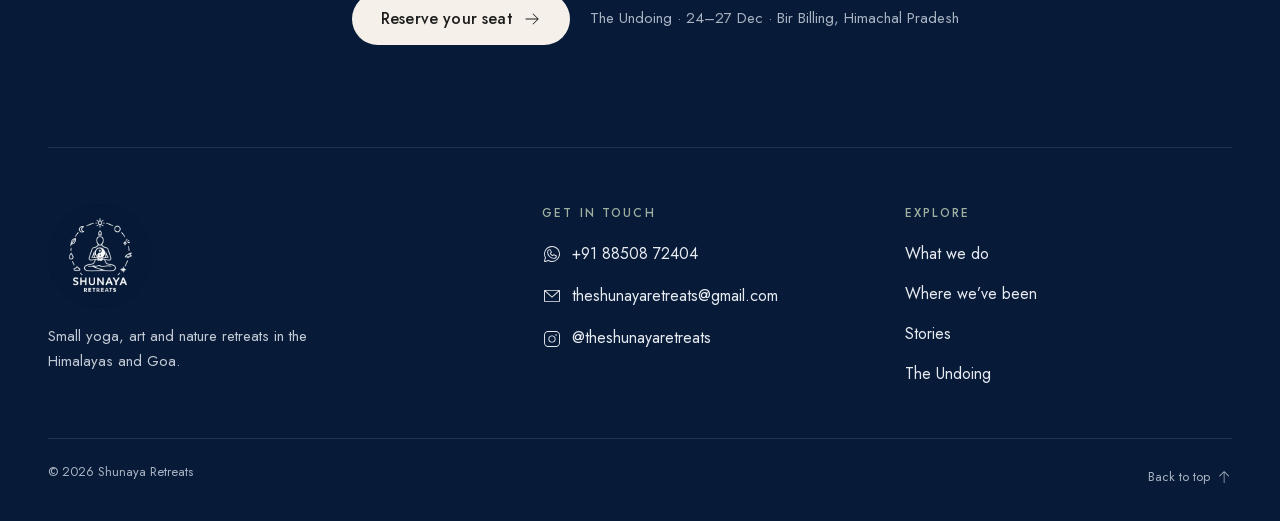
==== commit d793eba5: "QA fixes: deck-aligned copy, phone menu, accessibility, layout shift Content (per The Undoing deck):" ====
--- a/index.html
+++ b/index.html
@@ -6,6 +6,8 @@
   <title>Shunaya Retreats · Yoga, art and nature retreats in the Himalayas and Goa</title>
   <meta name="description" content="Small yoga, art and nature retreats in the Himalayas and Goa. Next up: The Undoing, 24–27 December 2026 in Bir Billing, Himachal Pradesh.">
   <meta name="theme-color" content="#071B38">
+  <!-- Prototype only: keep it out of search results. Remove on the real site. -->
+  <meta name="robots" content="noindex, nofollow">
 
   <!-- Open Graph / social previews (og:image must be an absolute URL; points at the GitHub Pages preview — switch to the final domain at launch) -->
   <meta property="og:type" content="website">
@@ -47,13 +49,14 @@
         <img src="assets/logo/shunaya-logo-128.webp" alt="" width="52" height="52">
         <span class="brand__name">Shunaya</span>
       </a>
-      <nav class="site-nav" aria-label="Main">
+      <nav class="site-nav" id="site-nav" aria-label="Main">
         <a href="#about">What we do</a>
         <a href="#retreats">Where we’ve been</a>
         <a href="#stories">Stories</a>
         <a href="bir.html">The Undoing</a>
       </nav>
-      <button type="button" class="btn btn--light btn--small" data-reserve>Book your seat</button>
+      <button type="button" class="btn btn--light btn--small" data-reserve>Reserve your seat</button>
+      <button type="button" class="nav-toggle" aria-expanded="false" aria-controls="site-nav" aria-label="Menu"><span></span><span></span></button>
     </div>
   </header>
 
@@ -63,7 +66,7 @@
     <section class="hero" id="top" aria-labelledby="hero-title">
       <div class="hero__media" data-tbc-from="upcoming.heroImage">
         <img src="assets/img/gallery/hero/meditation-apple-orchard-sm.webp"
-             srcset="assets/img/gallery/hero/meditation-apple-orchard-sm.webp 900w, assets/img/gallery/hero/meditation-apple-orchard.webp 2000w"
+             srcset="assets/img/gallery/hero/meditation-apple-orchard-sm.webp 900w, assets/img/gallery/hero/meditation-apple-orchard-md.webp 1400w, assets/img/gallery/hero/meditation-apple-orchard.webp 2000w"
              sizes="100vw" alt="Guests meditating on mats in a sunlit apple orchard at a Shunaya retreat"
              width="2000" height="1333" fetchpriority="high">
       </div>
@@ -71,11 +74,11 @@
         <div>
           <p class="eyebrow" data-intro style="--d:.15s"><span class="eyebrow__num">00</span><span>Next retreat</span></p>
           <h1 class="hero__title" id="hero-title" data-bind="upcoming.name" data-enso-zero data-intro style="--d:.25s">The Undoing</h1>
-          <ul class="hero__meta" data-intro style="--d:.45s"><li><svg class="icon" aria-hidden="true"><use href="assets/icons/icons.svg#i-calendar-blank"></use></svg><span data-bind="upcoming.datesLong"></span></li><li><svg class="icon" aria-hidden="true"><use href="assets/icons/icons.svg#i-map-pin"></use></svg><span data-bind="upcoming.place"></span></li><li><svg class="icon" aria-hidden="true"><use href="assets/icons/icons.svg#i-users"></use></svg><span><span data-bind="upcoming.length"></span> · <span data-bind="upcoming.seats"></span></span></li></ul>
-          <p class="hero__promise" data-bind="upcoming.promise" data-intro style="--d:.55s"></p>
-          <p class="hero__price" data-intro style="--d:.65s">From <strong data-bind="upcoming.priceFrom"></strong> <small>per person</small></p>
+          <ul class="hero__meta" data-intro style="--d:.45s"><li><svg class="icon" aria-hidden="true"><use href="assets/icons/icons.svg#i-calendar-blank"></use></svg><span data-bind="upcoming.datesLong">24–27 December 2026</span></li><li><svg class="icon" aria-hidden="true"><use href="assets/icons/icons.svg#i-map-pin"></use></svg><span data-bind="upcoming.place">Bir Billing, Himachal Pradesh</span></li><li><svg class="icon" aria-hidden="true"><use href="assets/icons/icons.svg#i-users"></use></svg><span><span data-bind="upcoming.length">4 days · 3 nights</span> · <span data-bind="upcoming.seats">18 seats</span></span></li></ul>
+          <p class="hero__promise" data-bind="upcoming.promise" data-intro style="--d:.55s">Detox and detach: a retreat that nourishes your mind, body and soul. Yoga with art.</p>
+          <p class="hero__price" data-intro style="--d:.65s">From <strong data-bind="upcoming.priceFrom">₹27,399</strong> <small>per person</small></p>
           <div class="hero__actions" data-intro style="--d:.75s">
-            <button type="button" class="btn btn--light" data-reserve>Book your seat <svg class="icon btn__arrow" aria-hidden="true"><use href="assets/icons/icons.svg#i-arrow-right"></use></svg></button>
+            <button type="button" class="btn btn--light" data-reserve>Reserve your seat <svg class="icon btn__arrow" aria-hidden="true"><use href="assets/icons/icons.svg#i-arrow-right"></use></svg></button>
             <a class="btn btn--outline-light" href="bir.html#days">Check itinerary</a>
           </div>
         </div>
--- a/css/styles.css
+++ b/css/styles.css
@@ -46,7 +46,7 @@
   --ink: #1E1E1E;
   --ink-soft: #55534E;
   --sage: #7A8F7C;
-  --sage-deep: #5F7461;
+  --sage-deep: #566A58;   /* darkened from #5F7461 so small labels pass 4.5:1 on sand and beige */
   --sage-soft: #E3E8DF;
   --sage-light: #A9BCA9;
   --forest: #2B3A2C;
@@ -228,6 +228,7 @@
 .countdown-bar__label { opacity: .75; margin-right: 4px; }
 .countdown-bar .btn { --mx: 0px; min-height: 30px; padding: 5px 15px; font-size: 0.8125rem; background: var(--sand); color: var(--ink); flex: none; }
 .countdown-bar .btn:hover { background: #fff; }
+.countdown-bar .btn::after { content: ''; position: absolute; inset: -7px -4px; }   /* 44px tap area, same look */
 .hide-below-480 { display: none; }
 @media (min-width: 480px) { .hide-below-480 { display: inline; } }
 @media (min-width: 768px) { .countdown-bar__text { font-size: 0.875rem; } }
@@ -258,6 +259,25 @@
   .site-nav a:hover { background-size: 100% 1px; background-position: 0 100%; }
   .site-header .btn { display: inline-flex; }
 }
+/* Phone menu: a button that opens the nav as a panel under the header (below 900px) */
+.nav-toggle {
+  display: grid; align-content: center; justify-items: center; gap: 6px;
+  width: 44px; height: 44px; margin-left: auto; margin-right: -8px; padding: 0;
+  border: 0; border-radius: 50%; background: transparent; color: inherit; cursor: pointer;
+}
+.nav-toggle span { display: block; width: 22px; height: 1.5px; background: currentColor; transition: transform .3s var(--ease); }
+html.nav-open .nav-toggle span:first-child { transform: translateY(3.75px) rotate(45deg); }
+html.nav-open .nav-toggle span:last-child { transform: translateY(-3.75px) rotate(-45deg); }
+@media (max-width: 899px) {
+  .site-header__inner { position: relative; }
+  html.nav-open .site-nav {
+    display: flex; flex-direction: column; position: absolute; top: calc(100% - 6px); left: var(--gutter); right: var(--gutter);
+    padding: 8px; border-radius: var(--radius); background: var(--navy); box-shadow: var(--shadow);
+  }
+  .site-nav a { padding: 14px 16px; border-radius: var(--radius-sm); color: var(--sand); text-decoration: none; font-size: 1.0625rem; }
+  .site-nav a:hover, .site-nav a:focus-visible { background: rgba(245, 241, 234, .08); }
+}
+@media (min-width: 900px) { .nav-toggle { display: none; } }
 /* Landing page header: logo + Reserve only (the bar's Reserve covers small phones) */
 .lp-header .btn { display: none; }
 @media (min-width: 600px) { .lp-header .btn { display: inline-flex; } }
@@ -325,7 +345,7 @@
   }
   .hero__scroll {
     display: flex; flex-direction: column; align-items: center; gap: 14px;
-    font-size: 0.6875rem; letter-spacing: .24em; text-transform: uppercase; opacity: .8;
+    font-size: 0.75rem; letter-spacing: .22em; text-transform: uppercase; opacity: .8;
     writing-mode: vertical-rl;
   }
   .hero__scroll::after {
@@ -465,7 +485,7 @@
 .chip {
   display: inline-block; padding: 5px 11px; border-radius: 999px;
   background: var(--chip); color: var(--ink);
-  font-size: 0.6875rem; font-weight: 500; letter-spacing: .16em; text-transform: uppercase;
+  font-size: 0.75rem; font-weight: 500; letter-spacing: .14em; text-transform: uppercase;
 }
 .retreat-card__img .chip { position: absolute; top: 12px; left: 12px; background: rgba(245,241,234,.92); -webkit-backdrop-filter: blur(6px); backdrop-filter: blur(6px); }
 .retreat-card__body { padding: 18px 2px 4px; display: flex; flex-direction: column; gap: 6px; flex: 1; }
@@ -581,7 +601,7 @@
 .avatar {
   width: 46px; height: 46px; flex: none; border-radius: 50%;
   display: grid; place-items: center;
-  background: var(--sage); color: #fff;
+  background: var(--sage-deep); color: #fff;
   font-family: var(--font-head); font-size: 1.1875rem; font-weight: 500;
 }
 .quote-card__name { font-weight: 500; line-height: 1.3; }
@@ -627,7 +647,7 @@
 .watch__poster:hover .watch__play { transform: translate(-50%, -50%) scale(1.07); }
 .watch__play svg { width: 30%; height: 30%; margin-left: 7%; }
 .watch__caption { position: absolute; z-index: 1; left: 20px; right: 20px; bottom: 16px; display: flex; flex-direction: column; gap: 2px; text-align: left; }
-.watch__kicker { font-size: 0.6875rem; font-weight: 500; letter-spacing: .18em; text-transform: uppercase; opacity: .8; }
+.watch__kicker { font-size: 0.75rem; font-weight: 500; letter-spacing: .18em; text-transform: uppercase; opacity: .8; }
 .watch__name { font-family: var(--font-head); font-size: clamp(1.25rem, 2.6vw, 2rem); line-height: 1.15; }
 @media (min-width: 768px) { .watch__caption { left: 28px; right: 28px; bottom: 24px; } }
 @media (max-width: 599px) {
@@ -669,7 +689,7 @@
 .watch__side .ig-slot {
   display: flex; align-items: center; gap: 14px; text-align: left;
   border-radius: var(--radius-sm); padding: 16px 18px;
-  background: rgba(245, 241, 234, .04); border: 1px dashed var(--line-light);
+  background: rgba(245, 241, 234, .04); border: 1px solid var(--line-light);
   color: var(--sand); text-decoration: none; font-size: 0.875rem;
   transition: background-color .3s var(--ease);
 }
@@ -677,6 +697,8 @@
 .watch__side .ig-slot svg { width: 28px; height: 28px; flex: none; }
 .watch__side .ig-slot strong { display: block; font-weight: 500; }
 .watch__side .ig-slot span span { opacity: .7; }
+.watch__side .ig-slot .ig-slot__arrow { width: 18px; height: 18px; margin-left: auto; opacity: .7; transition: transform .3s var(--ease); }
+.watch__side .ig-slot:hover .ig-slot__arrow { transform: translateX(3px); }
 
 /* ---------- 5. Brands ---------- */
 /* Logo tiles: centred rows so any number of brands sits evenly */
@@ -692,6 +714,7 @@
 .brand-slot:hover { background: rgba(255,255,255,.6); }
 .brand-slot img { max-height: var(--h, 38px); width: auto; max-width: 100%; object-fit: contain; filter: grayscale(1) contrast(1.15); opacity: .85; mix-blend-mode: multiply; transition: filter .4s var(--ease), opacity .4s var(--ease); }
 .brand-slot:hover img { filter: none; opacity: 1; }
+.brand-slot--pale img { filter: grayscale(1) brightness(.55) contrast(1.6); }   /* light-coloured logos (Scarlet Blinks) */
 .brand-slot--empty { text-align: center; color: rgba(30,30,30,.4); font-size: 0.6875rem; letter-spacing: .14em; text-transform: uppercase; }
 @media (min-width: 768px) { .brand-slot { height: 132px; } }
 
@@ -768,7 +791,7 @@
 .days { display: grid; gap: 14px; }
 @media (min-width: 768px) { .days { grid-template-columns: repeat(2, 1fr); gap: 20px; } }
 @media (min-width: 1100px) { .days { grid-template-columns: repeat(4, 1fr); } }
-.day { position: relative; background: var(--sand); border-radius: var(--radius); padding: 26px 24px 30px; overflow: hidden; }
+.day { position: relative; display: flex; flex-direction: column; background: var(--sand); border-radius: var(--radius); padding: 26px 24px 26px; overflow: hidden; }
 .day__top { display: flex; align-items: flex-end; justify-content: space-between; gap: 12px; margin-bottom: 14px; }
 .day__num {
   font-family: var(--font-head); font-style: italic; font-weight: 400;
@@ -780,10 +803,17 @@
 .day li { position: relative; padding-left: 20px; font-size: 0.9375rem; line-height: 1.5; }
 .day li + li { margin-top: 8px; }
 .day li::before { content: ''; position: absolute; left: 0; top: 0.5em; width: 8px; height: 8px; border-radius: 50%; border: 1.5px solid var(--sage); }
+/* the day's stage word sits at the foot of the card, so all four line up across a row */
+.day__stage {
+  margin-top: auto; padding-top: 28px; text-align: right;
+  font-family: var(--font-head); font-style: italic; font-size: 2.25rem; line-height: 1; letter-spacing: -0.02em; color: var(--sage);
+}
+@media (min-width: 768px) { .day__stage { font-size: 2.5rem; padding-top: 36px; } }
 
 .hosts { display: grid; gap: 16px; }
-@media (min-width: 768px) { .hosts { grid-template-columns: repeat(2, 1fr); gap: 20px; } }
-.host { display: grid; grid-template-columns: 104px 1fr; gap: 40px; align-items: center; background: var(--sand); border-radius: var(--radius); padding: 38px 24px 38px 40px; overflow: hidden; }
+/* phones: photo beside the text. 768px+: one column per host (--n is set from data.js), photo above the text */
+@media (min-width: 768px) { .hosts { grid-template-columns: repeat(var(--n, 2), 1fr); gap: 20px; } }
+.host { display: grid; grid-template-columns: 104px 1fr; gap: 30px; align-items: center; background: var(--sand); border-radius: var(--radius); padding: 36px 22px 36px 32px; overflow: hidden; }
 .host__photo { position: relative; width: 104px; height: 104px; }
 .host__photo img { width: 100%; height: 100%; object-fit: cover; border-radius: 50%; }
 /* ring sized so the brush circle wraps the portrait with a small gap */
@@ -791,12 +821,14 @@
 .host h3 { font-size: 1.625rem; }
 .host__handle { font-family: var(--font-head); font-style: italic; font-size: 1rem; color: var(--sage-deep); }
 .host__role { margin-top: 6px; font-size: 0.9375rem; color: var(--ink-soft); }
+.host__bio { margin-top: 10px; font-size: 0.9375rem; line-height: 1.55; color: var(--ink); max-width: 34ch; }
+@media (min-width: 768px) { .host__bio { margin-inline: auto; } }
 @media (min-width: 768px) {
-  .host { grid-template-columns: 132px 1fr; padding: 48px 32px 48px 52px; gap: 52px; }
+  .host { grid-template-columns: 1fr; justify-items: center; align-content: start; text-align: center; padding: 60px 24px 44px; gap: 44px; }
   .host__photo { width: 132px; height: 132px; }
 }
 @media (min-width: 1100px) {
-  .host { grid-template-columns: 168px 1fr; padding: 56px 40px 56px 64px; gap: 64px; }
+  .host { padding: 72px 32px 52px; gap: 56px; }
   .host__photo { width: 168px; height: 168px; }
   .host h3 { font-size: 2rem; }
 }
@@ -804,9 +836,13 @@
 .stay { display: grid; gap: 28px; }
 @media (min-width: 900px) { .stay { grid-template-columns: 1fr 1.35fr; gap: 64px; align-items: center; } }
 .stay__kind { font-family: var(--font-head); font-style: italic; font-size: 1.375rem; margin: 10px 0 14px; color: var(--sage-deep); }
+.stay__logo { margin-top: 32px; }
+.stay__logo img { display: block; width: 168px; height: auto; opacity: .88; }
+@media (min-width: 900px) { .stay__logo { margin-top: 40px; } .stay__logo img { width: 196px; } }
 .stay-gallery { display: grid; grid-template-columns: 1fr 1fr; gap: 10px; }
 .stay-gallery > div { aspect-ratio: 4 / 3; border-radius: var(--radius-sm); overflow: hidden; }
 .stay-gallery > div:first-child { grid-column: 1 / -1; aspect-ratio: 16 / 9; }
+.stay-gallery img { width: 100%; height: 100%; object-fit: cover; }
 
 .rooms { display: grid; gap: 14px; }
 @media (min-width: 768px) { .rooms { grid-template-columns: repeat(2, 1fr); gap: 20px; } }
@@ -911,6 +947,8 @@
 .room-option input:focus-visible + .room-option__box { outline: 2px solid var(--sage); outline-offset: 2px; }
 .booking .btn--primary { margin-top: 8px; }
 .booking__fine { margin-top: 14px; font-size: 0.8125rem; color: var(--ink-soft); text-align: center; }
+.booking__fine.booking__privacy { margin-top: 4px; }
+.input-wrap.is-intl .input-wrap__prefix { display: none; }
 .booking__done { text-align: center; padding: 8px 0; }
 .booking__done:focus { outline: none; }
 .booking__done-icon { width: 64px; height: 64px; margin: 0 auto 16px; display: grid; place-items: center; color: var(--forest); }
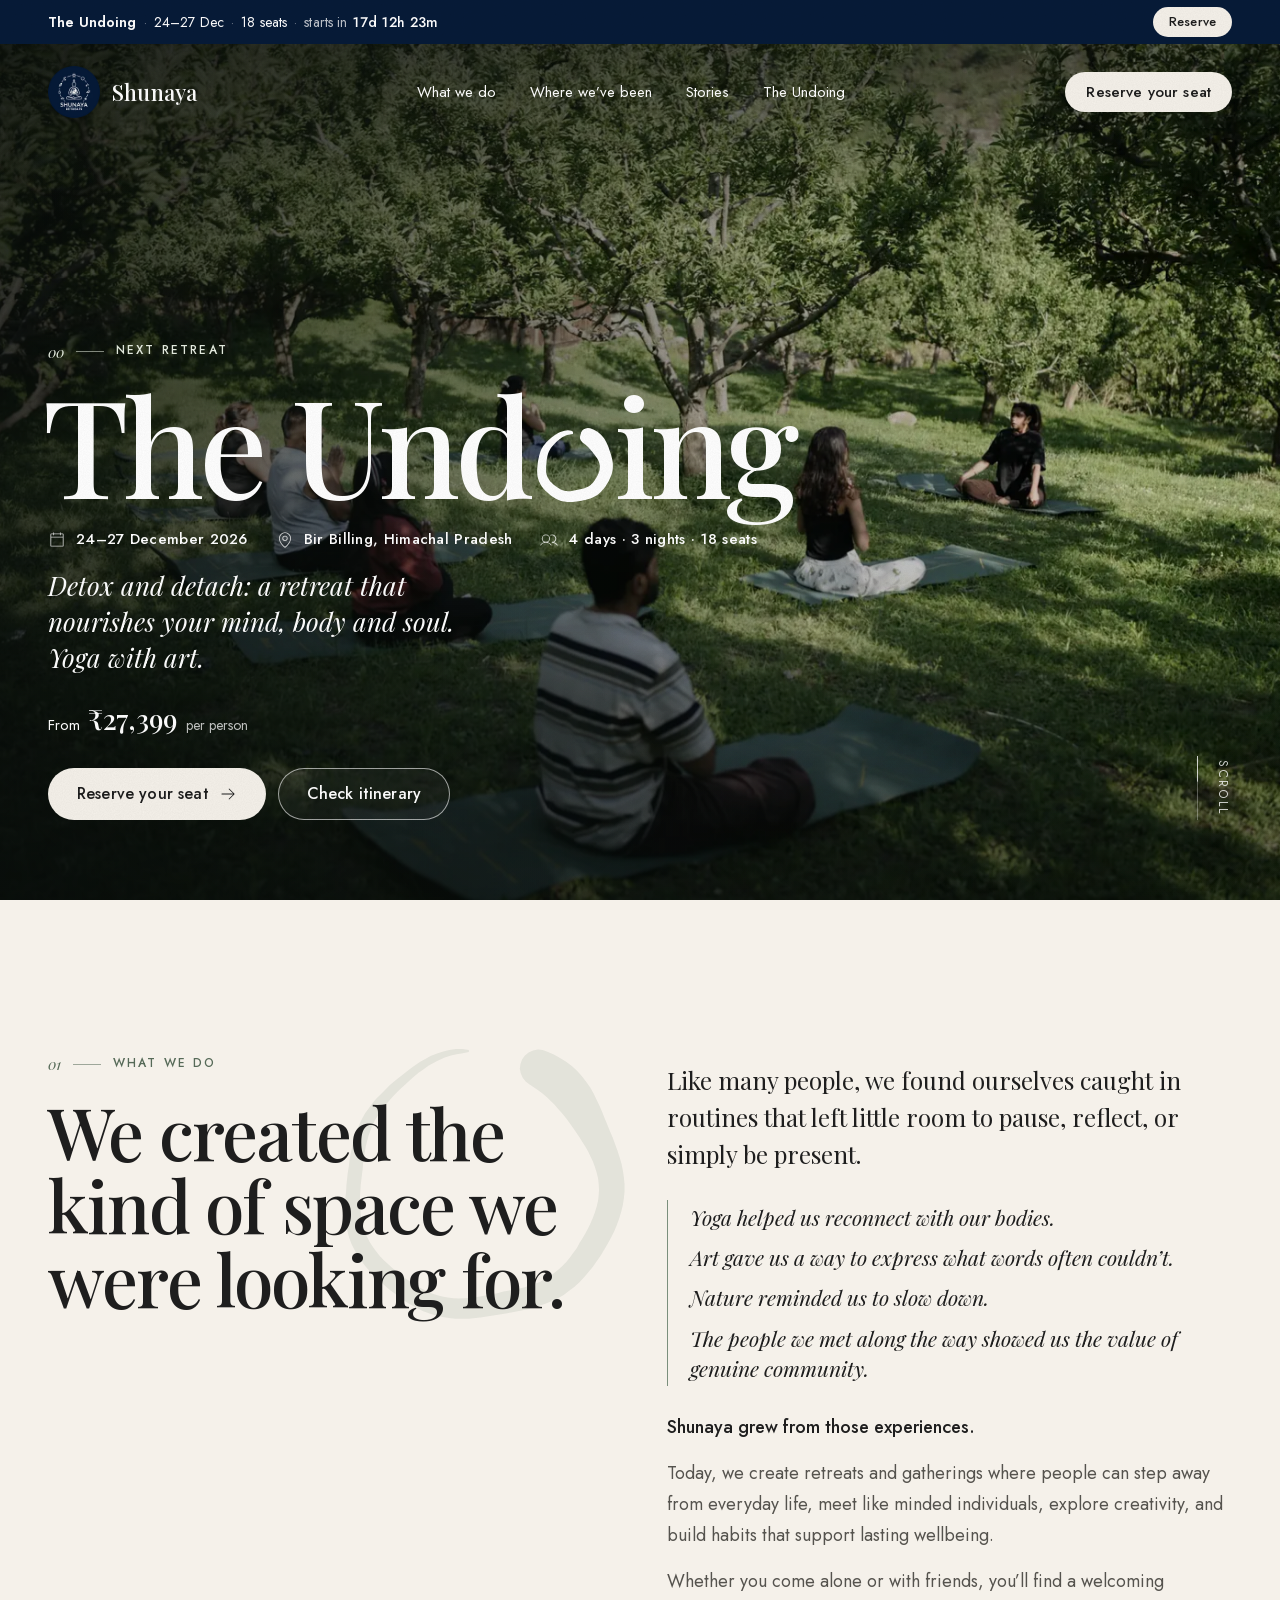
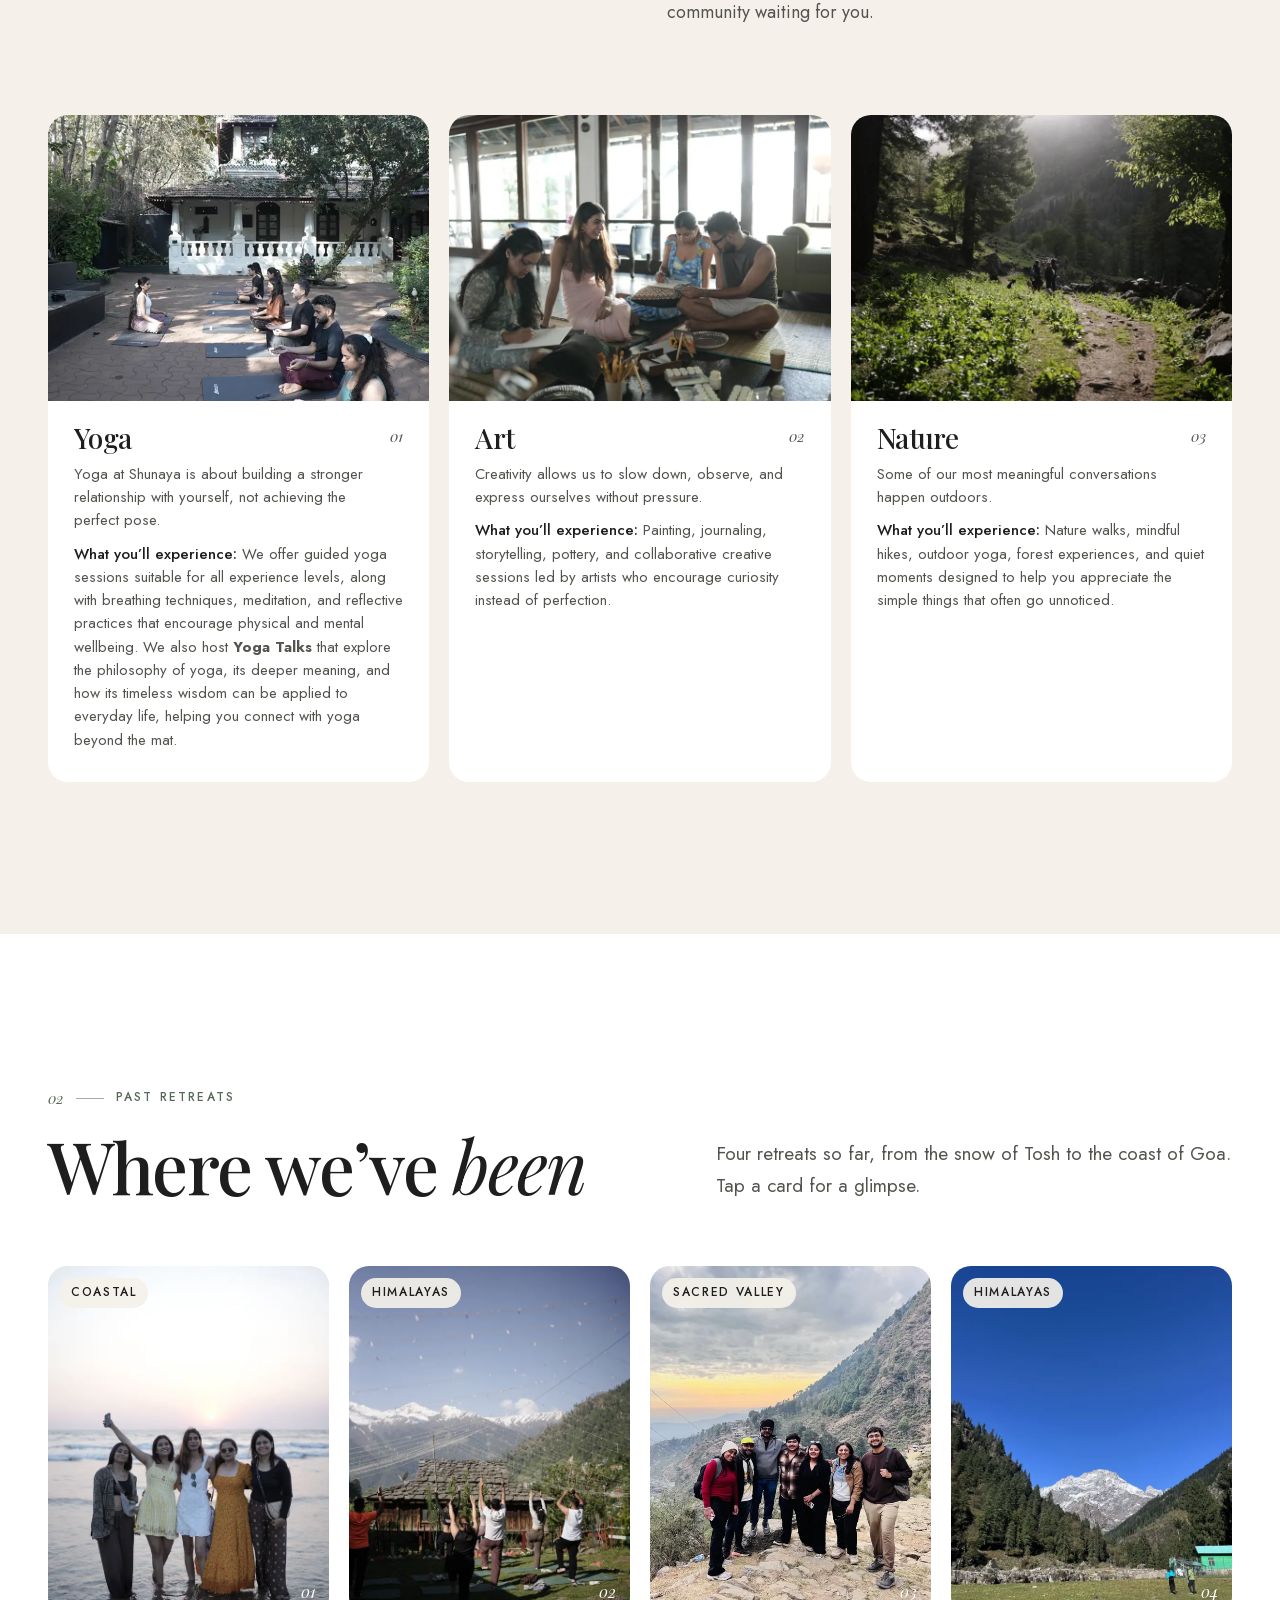
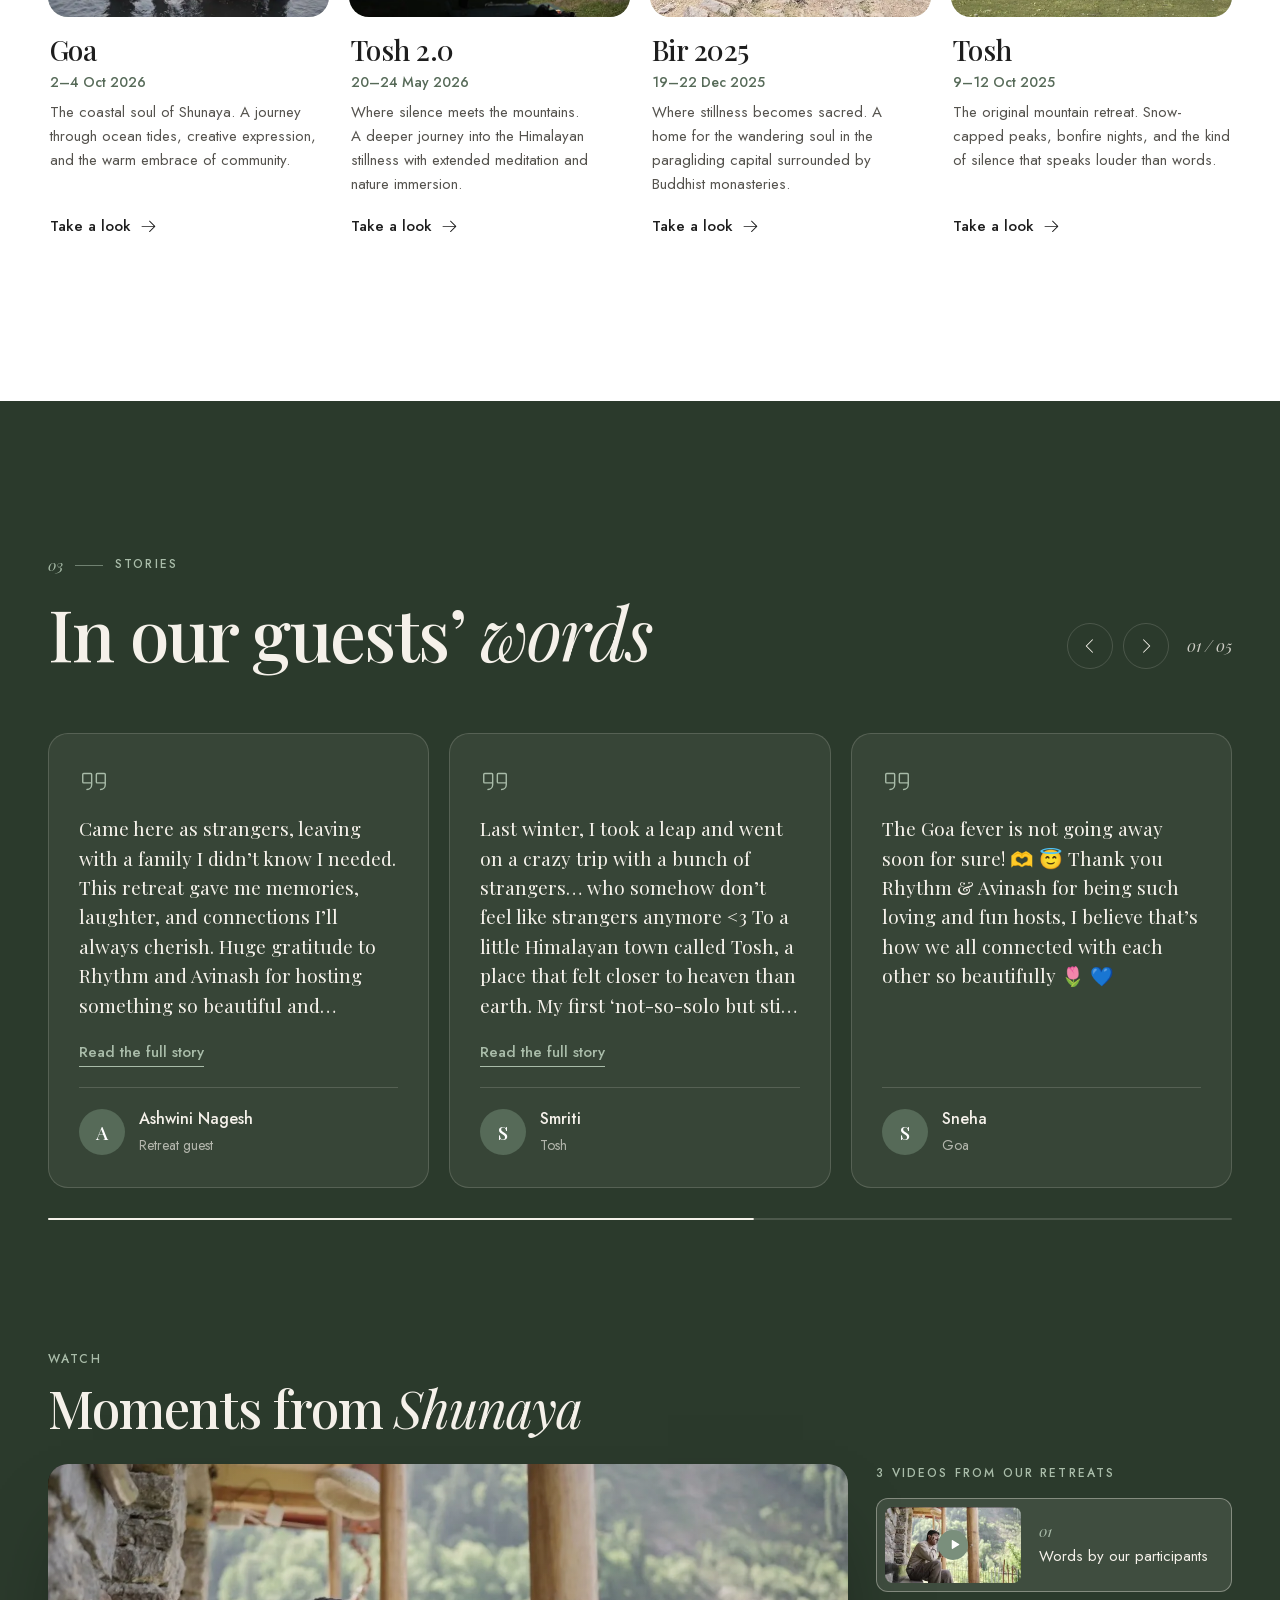
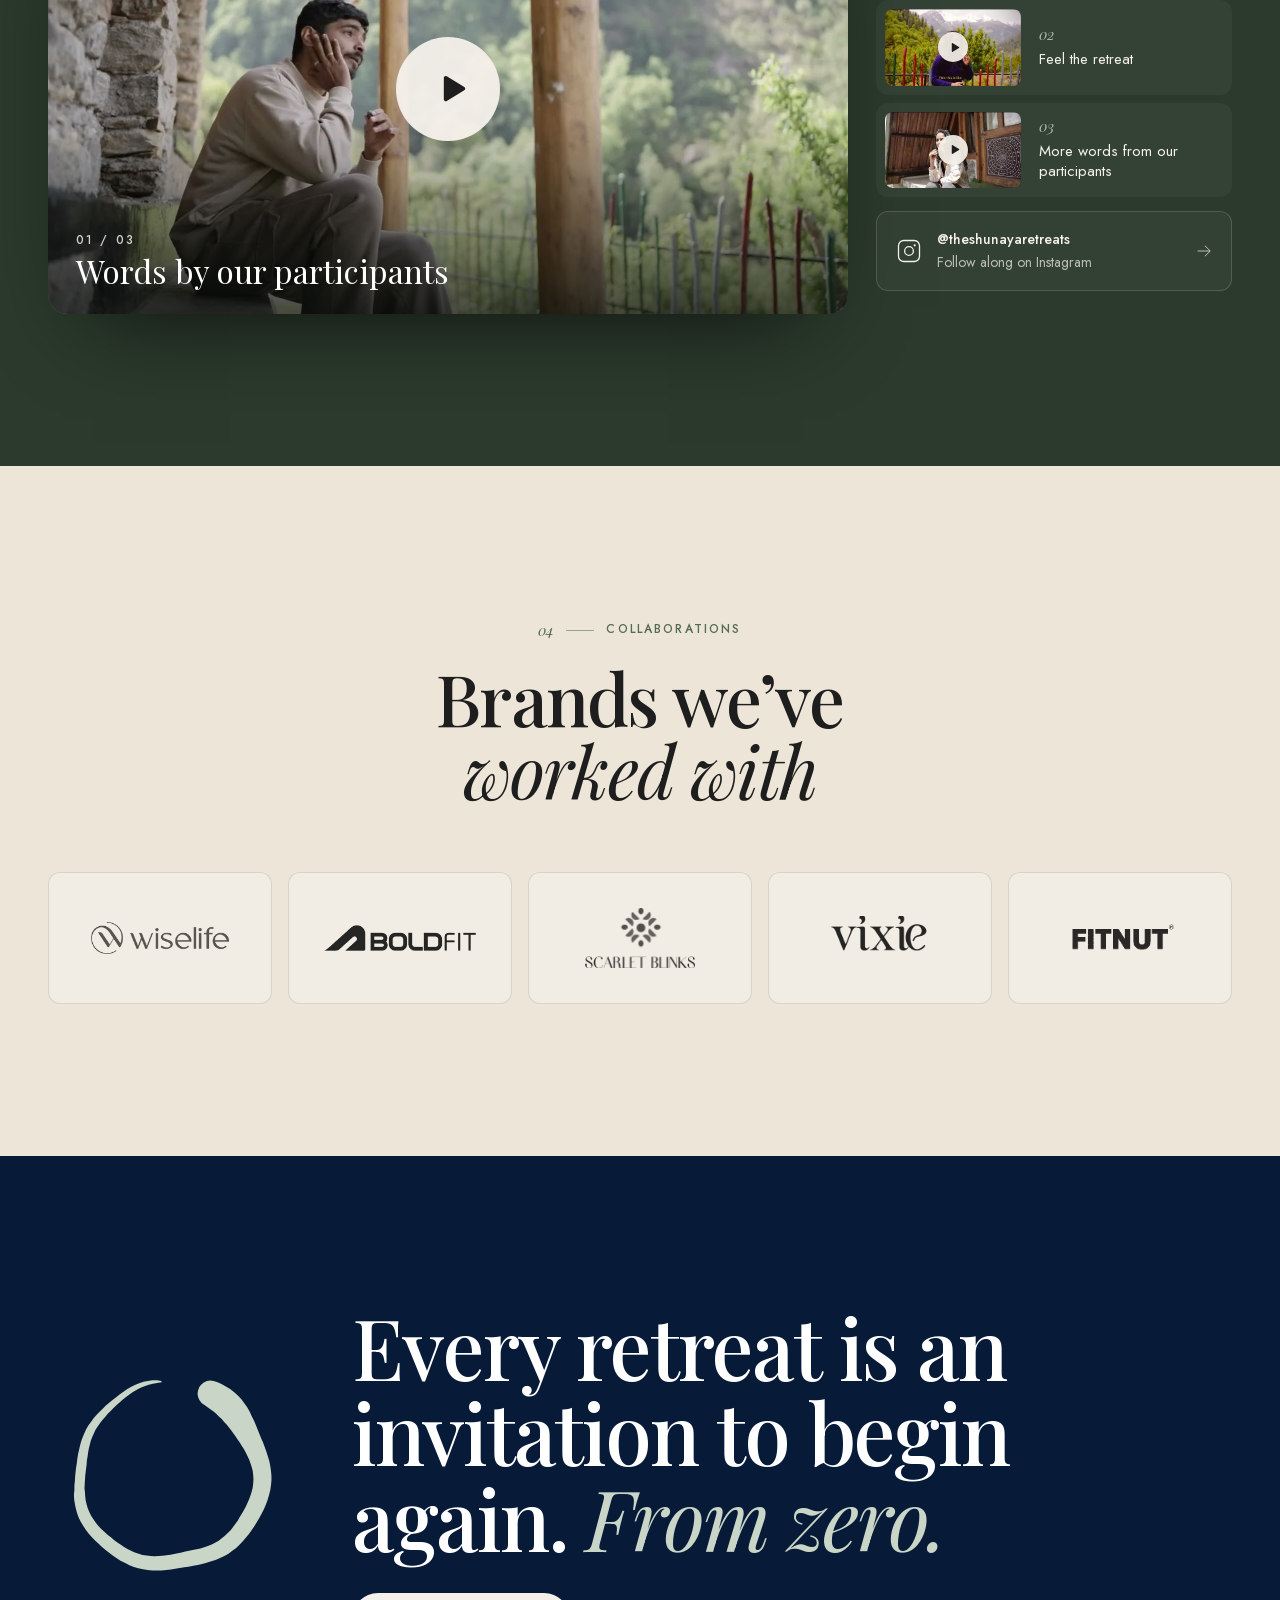
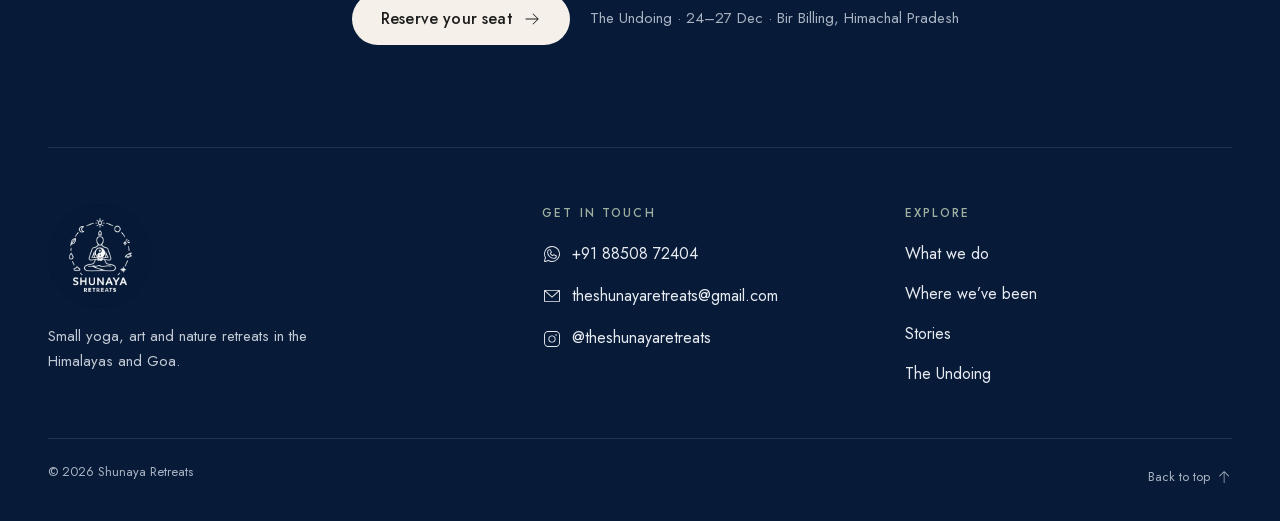
==== commit 3c585d82: "Final-build docs; clear signed-off review flags - README: the static site is the final website (no W" ====
--- a/index.html
+++ b/index.html
@@ -6,7 +6,7 @@
   <title>Shunaya Retreats · Yoga, art and nature retreats in the Himalayas and Goa</title>
   <meta name="description" content="Small yoga, art and nature retreats in the Himalayas and Goa. Next up: The Undoing, 24–27 December 2026 in Bir Billing, Himachal Pradesh.">
   <meta name="theme-color" content="#071B38">
-  <!-- Prototype only: keep it out of search results. Remove on the real site. -->
+  <!-- Keeps the GitHub Pages preview out of search results. Remove at launch on the real domain. -->
   <meta name="robots" content="noindex, nofollow">
 
   <!-- Open Graph / social previews (og:image must be an absolute URL; points at the GitHub Pages preview — switch to the final domain at launch) -->
